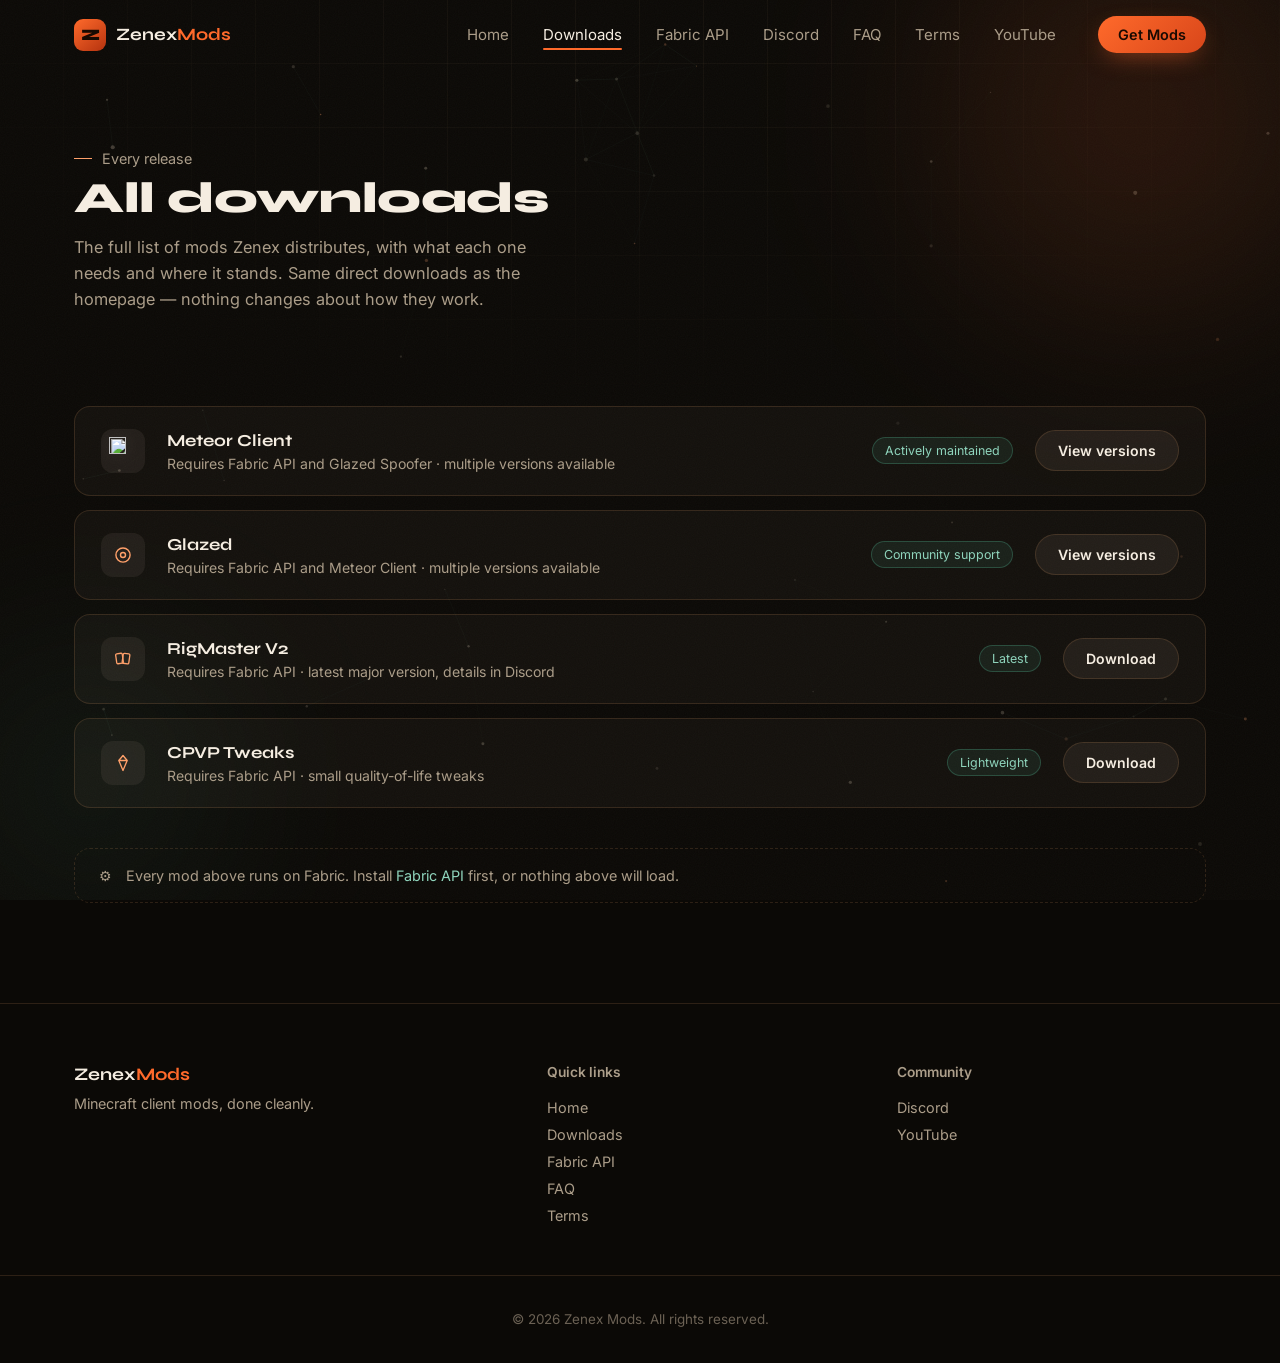
==== downloads.html @ cfde24d2 "Add files via upload" ====
<!DOCTYPE html>
<html lang="en">
<head>
<meta charset="UTF-8">
<meta name="viewport" content="width=device-width, initial-scale=1.0">
<title>All Downloads — Zenex Mods</title>
<meta name="description" content="Every Zenex Mods release in one place — Meteor Client, Glazed, RigMaster V2, and CPVP Tweaks.">
<meta name="theme-color" content="#0b0906">
<link rel="icon" type="image/png" href="images/favicon.png">
<link rel="preconnect" href="https://fonts.googleapis.com">
<link rel="preconnect" href="https://fonts.gstatic.com" crossorigin>
<link href="https://fonts.googleapis.com/css2?family=Syne:wght@600;700;800&family=Inter:wght@400;500;600&display=swap" rel="stylesheet">
<link rel="stylesheet" href="style.css">
</head>
<body>

<div class="loader" id="loader" aria-hidden="true">
  <div class="loader-inner">
    <div class="loader-mark">Z</div>
    <div class="loader-word">ZENEX<span>MODS</span></div>
    <div class="loader-bar"><span id="loader-fill"></span></div>
  </div>
</div>

<a class="skip-link" href="#main">Skip to content</a>
<div class="scroll-progress" id="scroll-progress" aria-hidden="true"><span id="scroll-progress-fill"></span></div>
<div class="cursor-dot" id="cursor-dot" aria-hidden="true"></div>
<div class="cursor-ring" id="cursor-ring" aria-hidden="true"></div>

<div class="bg-field" aria-hidden="true">
  <canvas id="field-canvas"></canvas>
  <div class="bg-grid"></div>
  <div class="bg-noise"></div>
  <div class="glow-blob glow-ember" id="blob-1"></div>
  <div class="glow-blob glow-verdigris" id="blob-2"></div>
</div>

<header class="navbar" id="navbar">
  <div class="nav-inner">
    <a href="index.html#home" class="brand">
      <span class="brand-mark">Z</span>
      <span class="brand-name">Zenex<span class="accent">Mods</span></span>
    </a>
    <nav class="nav-links" id="nav-links" aria-label="Primary">
      <a href="index.html#home">Home</a>
      <a href="downloads.html" class="active">Downloads</a>
      <a href="index.html#fabric">Fabric API</a>
      <a href="index.html#discord">Discord</a>
      <a href="faq.html">FAQ</a>
      <a href="terms.html">Terms</a>
      <a href="https://www.youtube.com/@ZenexDev" target="_blank" rel="noopener">YouTube</a>
    </nav>
    <a href="#releases" class="nav-cta btn btn-primary">Get Mods</a>
    <button class="nav-toggle" id="nav-toggle" aria-label="Toggle navigation menu" aria-expanded="false" aria-controls="nav-links">
      <span></span><span></span><span></span>
    </button>
  </div>
</header>

<main id="main">

  <section class="page-header">
    <div class="section-inner">
      <p class="section-kicker reveal">Every release</p>
      <h1 class="section-title reveal">All downloads</h1>
      <p class="section-lead reveal">The full list of mods Zenex distributes, with what each one needs and where it stands. Same direct downloads as the homepage — nothing changes about how they work.</p>
    </div>
  </section>

  <section class="releases" id="releases">
    <div class="section-inner">
      <div class="release-list">

        <article class="release-card reveal">
          <div class="release-icon" aria-hidden="true">
            <img src="images/meteor-logo.png" alt="" loading="lazy">
          </div>
          <div class="release-info">
            <h3>Meteor Client</h3>
            <p>Requires Fabric API and Glazed Spoofer · multiple versions available</p>
          </div>
          <span class="release-status">Actively maintained</span>
          <a class="mod-download release-download mod-download-link" href="meteor-client.html">
            <span class="btn-label">View versions</span>
          </a>
        </article>

        <article class="release-card reveal">
          <div class="release-icon" aria-hidden="true">
            <svg viewBox="0 0 24 24" width="20" height="20" fill="none" xmlns="http://www.w3.org/2000/svg">
              <circle cx="12" cy="12" r="8.5" stroke="currentColor" stroke-width="1.7"/>
              <circle cx="12" cy="12" r="3" stroke="currentColor" stroke-width="1.7"/>
            </svg>
          </div>
          <div class="release-info">
            <h3>Glazed</h3>
            <p>Requires Fabric API and Meteor Client · multiple versions available</p>
          </div>
          <span class="release-status">Community support</span>
          <a class="mod-download release-download mod-download-link" href="glazed.html">
            <span class="btn-label">View versions</span>
          </a>
        </article>

        <article class="release-card reveal">
          <div class="release-icon" aria-hidden="true">
            <svg viewBox="0 0 24 24" width="20" height="20" fill="none" xmlns="http://www.w3.org/2000/svg">
              <rect x="3" y="6" width="8" height="12" rx="1.4" transform="rotate(-8 3 6)" stroke="currentColor" stroke-width="1.6"/>
              <rect x="12.5" y="5" width="8" height="12" rx="1.4" transform="rotate(8 12.5 5)" stroke="currentColor" stroke-width="1.6"/>
            </svg>
          </div>
          <div class="release-info">
            <h3>RigMaster V2</h3>
            <p>Requires Fabric API · latest major version, details in Discord</p>
          </div>
          <span class="release-status">Latest</span>
          <button class="mod-download release-download" data-download-url="https://drive.google.com/uc?export=download&id=1szrTxVR0Jspn66Gk4TTmsrNMa9AzxALN" data-filename="rigmaster-v2">
            <span class="btn-label">Download</span>
            <span class="btn-success">Downloaded ✓</span>
            <span class="btn-ripple" aria-hidden="true"></span>
          </button>
        </article>

        <article class="release-card reveal">
          <div class="release-icon" aria-hidden="true">
            <svg viewBox="0 0 24 24" width="20" height="20" fill="none" xmlns="http://www.w3.org/2000/svg">
              <path d="M12 3L17 9L12 21L7 9L12 3Z" stroke="currentColor" stroke-width="1.6" stroke-linejoin="round"/>
              <path d="M7 9H17" stroke="currentColor" stroke-width="1.6"/>
            </svg>
          </div>
          <div class="release-info">
            <h3>CPVP Tweaks</h3>
            <p>Requires Fabric API · small quality-of-life tweaks</p>
          </div>
          <span class="release-status">Lightweight</span>
          <button class="mod-download release-download" data-download-url="https://drive.google.com/uc?export=download&id=1Mp_ulQcz2aJvqc5v1wPPuEN9o_eXYLjn" data-filename="cpvp-tweaks">
            <span class="btn-label">Download</span>
            <span class="btn-success">Downloaded ✓</span>
            <span class="btn-ripple" aria-hidden="true"></span>
          </button>
        </article>

      </div>

      <div class="dep-note reveal">
        <span>⚙</span>
        <span>Every mod above runs on Fabric. Install <a href="https://modrinth.com/mod/fabric-api" target="_blank" rel="noopener">Fabric API</a> first, or nothing above will load.</span>
      </div>
    </div>
  </section>

</main>

<footer class="site-footer">
  <div class="footer-inner">
    <div class="footer-brand">
      <span class="brand-name">Zenex<span class="accent">Mods</span></span>
      <p>Minecraft client mods, done cleanly.</p>
    </div>
    <div class="footer-links">
      <h3>Quick links</h3>
      <a href="index.html#home">Home</a>
      <a href="downloads.html">Downloads</a>
      <a href="index.html#fabric">Fabric API</a>
      <a href="faq.html">FAQ</a>
      <a href="terms.html">Terms</a>
    </div>
    <div class="footer-social">
      <h3>Community</h3>
      <a href="https://discord.gg/XZ8gc8nBsU" target="_blank" rel="noopener">Discord</a>
      <a href="https://www.youtube.com/@ZenexDev" target="_blank" rel="noopener">YouTube</a>
    </div>
  </div>
  <div class="footer-bottom">
    <p>&copy; <span id="year"></span> Zenex Mods. All rights reserved.</p>
  </div>
</footer>

<div class="toast" id="download-toast" role="status" aria-live="polite">
  <span class="toast-dot"></span>
  <span id="toast-text">Download started</span>
</div>

<script src="script.js"></script>
</body>
</html>
---- style.css ----
/* =========================================================
   Zenex Mods — Stylesheet
   Design system: scorched iron · molten ember · cooled verdigris
   ========================================================= */

:root {
  /* Core surfaces — warm charred-stone dark, not neutral black */
  --bg: #0b0906;
  --bg-1: #100c08;
  --bg-2: #15100a;
  --surface: rgba(255, 226, 189, 0.035);
  --surface-2: rgba(255, 226, 189, 0.065);
  --surface-border: rgba(255, 176, 112, 0.14);
  --surface-border-hover: rgba(255, 130, 60, 0.4);

  /* Primary: molten ember */
  --ember: #ff6a2b;
  --ember-soft: #ffa06a;
  --ember-dim: #7a3416;
  --ember-rgb: 255, 106, 43;

  /* Secondary: cooled verdigris (used sparingly, as a counter-note to ember) */
  --verdigris: #4fae8f;
  --verdigris-soft: #8fd4bc;
  --verdigris-rgb: 79, 174, 143;

  /* Rare third note: pale starlight, for the one or two brightest accents */
  --star: #ffd27a;

  --white: #f5ede1;
  --muted: #ab9d89;
  --muted-dim: #6b6154;

  --font-display: 'Syne', sans-serif;
  --font-body: 'Inter', sans-serif;

  --max-width: 1180px;
  --radius: 16px;
  --radius-sm: 10px;

  --ease-out: cubic-bezier(0.16, 1, 0.3, 1);
  --ease-spring: cubic-bezier(0.34, 1.56, 0.64, 1);
}

* { box-sizing: border-box; }

html { scroll-behavior: smooth; }

@media (prefers-reduced-motion: reduce) {
  html { scroll-behavior: auto; }
  *, *::before, *::after {
    animation-duration: 0.001ms !important;
    animation-iteration-count: 1 !important;
    transition-duration: 0.001ms !important;
    scroll-behavior: auto !important;
  }
}

body {
  margin: 0;
  background: var(--bg);
  color: var(--white);
  font-family: var(--font-body);
  -webkit-font-smoothing: antialiased;
  overflow-x: hidden;
}

img { max-width: 100%; display: block; }
a { color: inherit; text-decoration: none; }
button { font: inherit; background: none; border: none; cursor: pointer; color: inherit; }

.skip-link {
  position: absolute; left: -999px; top: 0;
  background: var(--ember); color: #170a02;
  padding: 12px 18px; z-index: 1000; border-radius: 0 0 8px 0;
  font-weight: 600;
}
.skip-link:focus { left: 0; }

:focus-visible {
  outline: 2px solid var(--ember-soft);
  outline-offset: 3px;
  border-radius: 4px;
}

.section-inner {
  max-width: var(--max-width);
  margin: 0 auto;
  padding: 0 24px;
}

.section-kicker {
  font-family: var(--font-body);
  font-size: 0.9rem;
  color: var(--muted);
  margin: 0 0 8px;
  display: flex;
  align-items: center;
  gap: 10px;
}
.section-kicker::before {
  content: '';
  width: 18px; height: 1px;
  background: var(--ember-soft);
  display: inline-block;
}

.section-title {
  font-family: var(--font-display);
  font-size: clamp(1.9rem, 4vw, 2.7rem);
  font-weight: 800;
  margin: 0 0 12px;
  letter-spacing: -0.01em;
  line-height: 1.08;
}

.section-lead {
  color: var(--muted);
  max-width: 480px;
  margin: 0 0 44px;
  font-size: 1.02rem;
  line-height: 1.6;
}

.accent { color: var(--ember); }

/* Perspective base for tilt cards */
.tilt { will-change: transform; transform-style: preserve-3d; }

/* ---------- Buttons ---------- */
.btn {
  position: relative;
  display: inline-flex;
  align-items: center;
  gap: 8px;
  padding: 13px 26px;
  border-radius: 999px;
  font-weight: 600;
  font-size: 0.95rem;
  overflow: hidden;
  transition: transform 0.35s var(--ease-spring), box-shadow 0.35s var(--ease-out), background 0.3s;
}
.btn:active { transform: scale(0.96); }

.btn-primary {
  background: linear-gradient(135deg, var(--ember) 0%, #d8461a 100%);
  color: #180a02;
  box-shadow: 0 8px 24px -8px rgba(var(--ember-rgb), 0.55);
}
.btn-primary:hover {
  box-shadow: 0 10px 30px -6px rgba(var(--ember-rgb), 0.7);
  transform: translateY(-2px);
}

.btn-ghost {
  background: var(--surface);
  border: 1px solid var(--surface-border);
  color: var(--white);
  backdrop-filter: blur(8px);
}
.btn-ghost:hover {
  border-color: var(--surface-border-hover);
  background: var(--surface-2);
  transform: translateY(-2px);
}

.btn-outline {
  border: 1px solid var(--surface-border);
  color: var(--white);
}
.btn-outline:hover { border-color: var(--verdigris-soft); color: var(--verdigris-soft); }

/* ---------- Loading screen ---------- */
.loader {
  position: fixed; inset: 0; z-index: 999;
  display: flex; align-items: center; justify-content: center;
  background: radial-gradient(120% 120% at 50% 30%, #17110a 0%, var(--bg) 70%);
  transition: opacity 0.55s var(--ease-out), visibility 0.55s;
}
.loader.hidden { opacity: 0; visibility: hidden; pointer-events: none; }

.loader-inner { text-align: center; }

.loader-mark {
  width: 52px; height: 52px;
  margin: 0 auto 18px;
  border-radius: 14px;
  display: flex; align-items: center; justify-content: center;
  font-family: var(--font-display);
  font-weight: 800; font-size: 1.4rem;
  background: linear-gradient(140deg, var(--ember) 0%, #b5330f 100%);
  color: #180a02;
  box-shadow: 0 0 40px -6px rgba(var(--ember-rgb), 0.65);
  animation: loaderPulse 1.6s var(--ease-out) infinite;
}
@keyframes loaderPulse {
  0%, 100% { transform: scale(1); }
  50% { transform: scale(1.07); }
}

.loader-word {
  font-family: var(--font-display);
  font-weight: 700;
  letter-spacing: 0.06em;
  font-size: 1.05rem;
  color: var(--white);
  margin-bottom: 22px;
}
.loader-word span { color: var(--ember-soft); }

.loader-bar {
  width: 160px; height: 2px;
  background: rgba(255, 255, 255, 0.08);
  border-radius: 2px;
  overflow: hidden;
  margin: 0 auto;
}
.loader-bar span {
  display: block; height: 100%; width: 0%;
  background: linear-gradient(90deg, var(--ember), var(--star));
  border-radius: 2px;
}

/* ---------- Scroll progress ---------- */
.scroll-progress {
  position: fixed; top: 0; left: 0; right: 0; height: 2px; z-index: 998;
  background: transparent;
}
.scroll-progress span {
  display: block; height: 100%; width: 0%;
  background: linear-gradient(90deg, var(--ember), var(--verdigris));
}

/* ---------- Custom cursor ---------- */
.cursor-dot, .cursor-ring { position: fixed; top: 0; left: 0; pointer-events: none; z-index: 997; }
.cursor-dot {
  width: 5px; height: 5px; margin: -2.5px 0 0 -2.5px;
  background: var(--ember-soft); border-radius: 50%;
  opacity: 0; transition: opacity 0.2s;
}
.cursor-dot.active { opacity: 1; }
.cursor-ring {
  width: 26px; height: 26px; margin: -13px 0 0 -13px;
  border-radius: 50%;
  border: 1px solid rgba(var(--ember-rgb), 0.45);
  opacity: 0; transition: opacity 0.25s, width 0.3s var(--ease-out), height 0.3s var(--ease-out), border-color 0.3s;
}
.cursor-ring.active { opacity: 1; }
.cursor-ring.hover {
  width: 44px; height: 44px; margin: -22px 0 0 -22px;
  border-color: rgba(var(--verdigris-rgb), 0.55);
  background: rgba(var(--verdigris-rgb), 0.06);
}
@media (hover: none), (pointer: coarse) {
  .cursor-dot, .cursor-ring { display: none; }
}

/* ---------- Global click ripple ---------- */
.click-ripple-layer { position: fixed; inset: 0; pointer-events: none; z-index: 996; overflow: hidden; }
.click-ripple {
  position: absolute;
  width: 10px; height: 10px;
  margin: -5px 0 0 -5px;
  border-radius: 50%;
  border: 1px solid rgba(var(--ember-rgb), 0.55);
  background: radial-gradient(circle, rgba(var(--ember-rgb), 0.28) 0%, transparent 70%);
  animation: clickRipple 0.6s var(--ease-out) forwards;
}
@keyframes clickRipple {
  0% { transform: scale(0.4); opacity: 0.9; }
  100% { transform: scale(6.5); opacity: 0; }
}

/* ---------- Animated background ---------- */
.bg-field { position: fixed; inset: 0; z-index: -1; overflow: hidden; }
#field-canvas { position: absolute; inset: 0; width: 100%; height: 100%; }

.bg-grid {
  position: absolute; inset: -1px;
  background-image:
    linear-gradient(rgba(255, 200, 150, 0.035) 1px, transparent 1px),
    linear-gradient(90deg, rgba(255, 200, 150, 0.035) 1px, transparent 1px);
  background-size: 64px 64px;
  mask-image: radial-gradient(ellipse 80% 60% at 50% 0%, #000 20%, transparent 75%);
}

.bg-noise {
  position: absolute; inset: 0;
  opacity: 0.035;
  mix-blend-mode: overlay;
  background-image: url("data:image/svg+xml;utf8,<svg xmlns='http://www.w3.org/2000/svg' width='120' height='120'><filter id='n'><feTurbulence type='fractalNoise' baseFrequency='0.9' numOctaves='2' stitchTiles='stitch'/></filter><rect width='100%25' height='100%25' filter='url(%23n)'/></svg>");
}

.glow-blob {
  position: absolute;
  border-radius: 50%;
  filter: blur(90px);
  opacity: 0.5;
}
.glow-ember { width: 46vw; height: 46vw; background: radial-gradient(circle, rgba(var(--ember-rgb), 0.35), transparent 70%); top: -14vw; right: -12vw; }
.glow-verdigris { width: 34vw; height: 34vw; background: radial-gradient(circle, rgba(var(--verdigris-rgb), 0.22), transparent 70%); bottom: -8vw; left: -10vw; }
.glow-blob-sm { width: 18vw; height: 18vw; opacity: 0.3; }

/* ---------- Navbar ---------- */
.navbar {
  position: fixed; top: 0; left: 0; right: 0; z-index: 500;
  transition: background 0.35s, border-color 0.35s, backdrop-filter 0.35s;
  border-bottom: 1px solid transparent;
}
.navbar.scrolled {
  background: rgba(11, 9, 6, 0.72);
  backdrop-filter: blur(16px) saturate(140%);
  border-bottom-color: var(--surface-border);
}
.nav-inner {
  max-width: var(--max-width);
  margin: 0 auto;
  padding: 16px 24px;
  display: flex; align-items: center; gap: 24px;
}
.brand { display: flex; align-items: center; gap: 10px; margin-right: auto; }
.brand-mark {
  width: 32px; height: 32px;
  border-radius: 9px;
  display: flex; align-items: center; justify-content: center;
  font-family: var(--font-display); font-weight: 800; font-size: 1rem;
  background: linear-gradient(140deg, var(--ember), #b5330f);
  color: #180a02;
}
.brand-name { font-family: var(--font-display); font-weight: 700; font-size: 1.08rem; }

.nav-links { display: flex; align-items: center; gap: 6px; }
.nav-links a {
  position: relative;
  padding: 8px 14px;
  font-size: 0.94rem;
  color: var(--muted);
  border-radius: 999px;
  transition: color 0.25s, background 0.25s;
}
.nav-links a:hover { color: var(--white); background: var(--surface); }
.nav-links a.active { color: var(--white); }
.nav-links a.active::after {
  content: '';
  position: absolute; left: 14px; right: 14px; bottom: 2px; height: 2px;
  background: var(--ember);
  border-radius: 2px;
}

.nav-cta { margin-left: 4px; }
.nav-cta.btn-primary { padding: 10px 20px; font-size: 0.9rem; }

.nav-toggle {
  display: none;
  width: 38px; height: 38px;
  flex-direction: column; align-items: center; justify-content: center; gap: 5px;
  border-radius: 10px;
}
.nav-toggle span { width: 18px; height: 2px; background: var(--white); transition: transform 0.3s, opacity 0.3s; }
.nav-toggle[aria-expanded="true"] span:nth-child(1) { transform: translateY(7px) rotate(45deg); }
.nav-toggle[aria-expanded="true"] span:nth-child(2) { opacity: 0; }
.nav-toggle[aria-expanded="true"] span:nth-child(3) { transform: translateY(-7px) rotate(-45deg); }

@media (max-width: 860px) {
  .nav-toggle { display: flex; }
  .nav-cta { display: none; }
  .nav-links {
    position: fixed; top: 68px; left: 16px; right: 16px;
    flex-direction: column; align-items: stretch; gap: 2px;
    background: rgba(16, 12, 8, 0.96);
    backdrop-filter: blur(16px);
    border: 1px solid var(--surface-border);
    border-radius: var(--radius);
    padding: 10px;
    opacity: 0; visibility: hidden; transform: translateY(-8px);
    transition: opacity 0.3s var(--ease-out), transform 0.3s var(--ease-out), visibility 0.3s;
  }
  .nav-links.open { opacity: 1; visibility: visible; transform: translateY(0); }
  .nav-links a { padding: 13px 16px; }
}

/* ---------- Hero ---------- */
.hero {
  position: relative;
  min-height: 92vh;
  display: flex; align-items: center;
  padding: 130px 0 60px;
}
.hero-inner { max-width: var(--max-width); margin: 0 auto; padding: 0 24px; max-width: 720px; }

.status-badge {
  display: inline-flex; align-items: center; gap: 9px;
  padding: 8px 16px 8px 12px;
  border-radius: 999px;
  border: 1px solid var(--surface-border);
  background: var(--surface);
  font-size: 0.86rem; color: var(--muted);
  margin-bottom: 26px;
}
.status-dot {
  width: 7px; height: 7px; border-radius: 50%;
  background: var(--verdigris-soft);
  box-shadow: 0 0 0 3px rgba(var(--verdigris-rgb), 0.2);
  animation: dotPulse 2.4s ease-in-out infinite;
}
@keyframes dotPulse { 0%, 100% { opacity: 1; } 50% { opacity: 0.45; } }

.hero-title {
  font-family: var(--font-display);
  font-weight: 800;
  font-size: clamp(2.8rem, 7.2vw, 5.2rem);
  line-height: 0.98;
  letter-spacing: -0.02em;
  margin: 0 0 22px;
}

.hero-glow {
  color: var(--white);
  text-shadow:
    0 0 18px rgba(var(--ember-rgb), 0.55),
    0 0 60px rgba(var(--ember-rgb), 0.25);
}

.hero-tagline {
  font-family: var(--font-display);
  font-weight: 600;
  font-size: clamp(1.05rem, 1.8vw, 1.3rem);
  color: var(--ember-soft);
  margin: 0 0 18px;
}

.hero-subtitle {
  font-size: clamp(1.02rem, 1.6vw, 1.2rem);
  color: var(--muted);
  max-width: 480px;
  line-height: 1.6;
  margin: 0 0 34px;
}

.hero-actions { display: flex; gap: 14px; flex-wrap: wrap; }

.scroll-cue {
  position: absolute; bottom: 34px; left: 50%; transform: translateX(-50%);
  width: 22px; height: 36px; border-radius: 12px;
  border: 1px solid var(--surface-border);
}
.scroll-cue span {
  position: absolute; top: 7px; left: 50%; margin-left: -1.5px;
  width: 3px; height: 8px; border-radius: 2px;
  background: var(--ember-soft);
  animation: scrollCue 1.8s ease-in-out infinite;
}
@keyframes scrollCue { 0% { opacity: 1; top: 7px; } 70% { opacity: 0; top: 18px; } 100% { opacity: 0; top: 7px; } }

/* ---------- Reveal-on-scroll ---------- */
.reveal { opacity: 0; transform: translateY(18px); transition: opacity 0.7s var(--ease-out), transform 0.7s var(--ease-out); }
.reveal.in-view { opacity: 1; transform: translateY(0); }
.reveal[data-reveal-delay="1"] { transition-delay: 0.08s; }
.reveal[data-reveal-delay="2"] { transition-delay: 0.16s; }
.reveal[data-reveal-delay="3"] { transition-delay: 0.24s; }

.card-grid .reveal { transition-delay: calc(var(--stagger, 0) * 70ms); }

/* ---------- Card base (glass surface) ---------- */
.card-spotlight {
  position: absolute; inset: 0; border-radius: inherit; pointer-events: none;
  background: radial-gradient(320px circle at var(--mx, 50%) var(--my, 50%), rgba(var(--ember-rgb), 0.10), transparent 60%);
  opacity: 0; transition: opacity 0.4s;
}
.tilt:hover .card-spotlight { opacity: 1; }

/* ---------- Fabric API section ---------- */
.fabric-section { padding: 20px 0 90px; }
.fabric-card {
  position: relative;
  display: grid;
  grid-template-columns: auto 1fr auto;
  align-items: center;
  gap: 24px;
  padding: 26px 30px;
  border-radius: var(--radius);
  background: var(--surface);
  border: 1px solid var(--surface-border);
  backdrop-filter: blur(10px);
  overflow: hidden;
}
.fabric-icon {
  width: 46px; height: 46px; border-radius: 12px;
  display: flex; align-items: center; justify-content: center;
  background: rgba(var(--verdigris-rgb), 0.12);
  color: var(--verdigris-soft);
  flex-shrink: 0;
}
.fabric-label { margin: 0; font-size: 0.82rem; color: var(--verdigris-soft); }
.fabric-title { margin: 2px 0 6px; font-family: var(--font-display); font-size: 1.2rem; font-weight: 700; }
.fabric-desc { margin: 0; color: var(--muted); font-size: 0.94rem; max-width: 480px; }
.fabric-cta { white-space: nowrap; }

@media (max-width: 700px) {
  .fabric-card { grid-template-columns: 1fr; text-align: left; }
  .fabric-cta { width: fit-content; }
}

/* ---------- Downloads ---------- */
.downloads { padding: 30px 0 100px; }
.downloads-head {
  display: flex; align-items: flex-end; justify-content: space-between; gap: 20px; flex-wrap: wrap;
}
.downloads-head .section-lead { margin-bottom: 0; }
.browse-all-link {
  display: inline-flex; align-items: center; gap: 8px;
  font-size: 0.92rem; color: var(--verdigris-soft);
  padding-bottom: 44px;
  transition: gap 0.3s var(--ease-out), color 0.3s;
}
.browse-all-link:hover { gap: 12px; color: var(--verdigris-soft); }

.card-grid {
  display: grid;
  grid-template-columns: repeat(3, 1fr);
  gap: 18px;
  margin-top: 40px;
}

.mod-card {
  position: relative;
  padding: 26px;
  border-radius: var(--radius);
  background: var(--surface);
  border: 1px solid var(--surface-border);
  backdrop-filter: blur(10px);
  overflow: hidden;
  transition: border-color 0.35s, background 0.35s;
}
.mod-card:hover { border-color: var(--surface-border-hover); background: var(--surface-2); }

.mod-card-featured {
  grid-column: span 2;
  grid-row: span 2;
  padding: 34px;
  background: linear-gradient(160deg, rgba(var(--ember-rgb), 0.10), var(--surface) 55%);
}

.mod-badge {
  position: absolute; top: 20px; right: 20px;
  font-size: 0.72rem; font-weight: 600;
  padding: 5px 11px; border-radius: 999px;
}
.mod-badge-featured { background: rgba(var(--ember-rgb), 0.16); color: var(--ember-soft); border: 1px solid rgba(var(--ember-rgb), 0.3); }
.mod-badge-latest { background: rgba(var(--verdigris-rgb), 0.14); color: var(--verdigris-soft); border: 1px solid rgba(var(--verdigris-rgb), 0.3); }

.mod-icon {
  width: 46px; height: 46px; border-radius: 12px;
  display: flex; align-items: center; justify-content: center;
  background: var(--surface-2);
  color: var(--ember-soft);
  margin-bottom: 18px;
}
.mod-card-featured .mod-icon { width: 56px; height: 56px; }

.mod-name { font-family: var(--font-display); font-weight: 700; font-size: 1.15rem; margin: 0 0 8px; }
.mod-card-featured .mod-name { font-size: 1.55rem; }
.mod-desc { margin: 0 0 16px; color: var(--muted); font-size: 0.92rem; line-height: 1.55; }
.mod-meta { margin-bottom: 20px; }
.mc-tag {
  display: inline-block;
  font-size: 0.76rem; color: var(--muted);
  border: 1px solid var(--surface-border);
  padding: 4px 10px; border-radius: 999px;
}

.mod-download {
  position: relative;
  width: 100%;
  padding: 12px 20px;
  border-radius: 999px;
  background: var(--surface-2);
  border: 1px solid var(--surface-border);
  font-weight: 600; font-size: 0.92rem;
  display: flex; align-items: center; justify-content: center;
  overflow: hidden;
  transition: border-color 0.3s, background 0.3s, transform 0.3s var(--ease-spring);
}
.mod-card-featured .mod-download {
  background: linear-gradient(135deg, var(--ember), #d8461a);
  color: #180a02; border-color: transparent;
}
.mod-download:hover { transform: translateY(-2px); border-color: var(--surface-border-hover); }
.mod-download:active { transform: scale(0.97); }

.btn-success { display: none; }
.mod-download.downloaded .btn-label { display: none; }
.mod-download.downloaded .btn-success { display: inline; color: var(--verdigris-soft); }
.mod-card-featured .mod-download.downloaded .btn-success { color: #133326; }

.mod-download.pulse { animation: downloadPulse 0.5s var(--ease-spring); }
@keyframes downloadPulse { 0% { transform: scale(1); } 40% { transform: scale(0.95); } 100% { transform: scale(1); } }

.btn-ripple { position: absolute; inset: 0; pointer-events: none; border-radius: inherit; overflow: hidden; }
.mod-download.rippling .btn-ripple::after {
  content: '';
  position: absolute;
  left: var(--ripple-x, 50%); top: var(--ripple-y, 50%);
  width: 8px; height: 8px; margin: -4px 0 0 -4px;
  border-radius: 50%;
  background: rgba(255, 255, 255, 0.5);
  animation: btnRipple 0.6s var(--ease-out) forwards;
}
@keyframes btnRipple { to { transform: scale(24); opacity: 0; } }

@media (max-width: 900px) {
  .card-grid { grid-template-columns: repeat(2, 1fr); }
  .mod-card-featured { grid-column: span 2; grid-row: span 1; }
}
@media (max-width: 620px) {
  .card-grid { grid-template-columns: 1fr; }
  .mod-card-featured { grid-column: span 1; }
}

/* ---------- Open source strip ---------- */
.oss-strip { padding: 0 0 90px; }
.oss-card {
  display: flex; align-items: center; gap: 16px; flex-wrap: wrap;
  padding: 20px 26px;
  border-radius: var(--radius);
  border: 1px dashed var(--surface-border);
  color: var(--muted);
  font-size: 0.9rem;
}
.oss-card strong { color: var(--white); font-weight: 600; }
.oss-card a { color: var(--verdigris-soft); }
.oss-card a:hover { text-decoration: underline; }

/* ---------- Discord ---------- */
.discord-section { padding: 20px 0 110px; }
.discord-card {
  position: relative;
  text-align: center;
  padding: 74px 24px;
  border-radius: 28px;
  border: 1px solid var(--surface-border);
  overflow: hidden;
  background: var(--bg-1);
}
.discord-bg-glow {
  position: absolute; inset: -20%;
  background:
    radial-gradient(closest-side, rgba(var(--ember-rgb), 0.22), transparent),
    radial-gradient(closest-side at 80% 20%, rgba(var(--verdigris-rgb), 0.16), transparent 60%);
  filter: blur(10px);
}
.discord-icon {
  position: relative;
  width: 56px; height: 56px; margin: 0 auto 22px;
  border-radius: 16px;
  display: flex; align-items: center; justify-content: center;
  background: var(--surface-2);
  color: var(--verdigris-soft);
}
.discord-icon svg { width: 26px; height: 26px; fill: currentColor; }

.mod-icon img, .fabric-icon img, .release-icon img, .vb-icon img {
  width: 62%;
  height: 62%;
  object-fit: contain;
  filter: drop-shadow(0 0 10px rgba(255, 255, 255, 0.08));
}
.discord-title { position: relative; font-family: var(--font-display); font-weight: 800; font-size: clamp(1.7rem, 3.4vw, 2.4rem); margin: 0 0 12px; }
.discord-copy { position: relative; color: var(--muted); margin: 0 0 32px; }

/* ---------- Footer ---------- */
.site-footer { border-top: 1px solid var(--surface-border); padding: 60px 0 0; }
.footer-inner {
  max-width: var(--max-width); margin: 0 auto; padding: 0 24px;
  display: grid; grid-template-columns: 1.4fr 1fr 1fr; gap: 40px;
}
.footer-brand .brand-name { font-family: var(--font-display); font-weight: 700; font-size: 1.1rem; }
.footer-brand p { color: var(--muted); font-size: 0.9rem; margin-top: 10px; max-width: 260px; }
.footer-links h3, .footer-social h3 { font-size: 0.86rem; color: var(--muted); font-weight: 600; margin: 0 0 14px; }
.footer-links a, .footer-social a { display: block; color: var(--muted); font-size: 0.9rem; padding: 5px 0; transition: color 0.25s; }
.footer-links a:hover, .footer-social a:hover { color: var(--white); }
.footer-bottom { border-top: 1px solid var(--surface-border); margin-top: 46px; padding: 22px 24px; text-align: center; color: var(--muted-dim); font-size: 0.84rem; }

@media (max-width: 700px) {
  .footer-inner { grid-template-columns: 1fr 1fr; }
  .footer-brand { grid-column: span 2; }
}

/* ---------- Toast ---------- */
.toast {
  position: fixed; bottom: 24px; left: 50%; transform: translate(-50%, 12px);
  display: flex; align-items: center; gap: 10px;
  padding: 12px 20px; border-radius: 999px;
  background: rgba(21, 16, 10, 0.92);
  border: 1px solid var(--surface-border);
  backdrop-filter: blur(10px);
  font-size: 0.88rem;
  opacity: 0; visibility: hidden;
  transition: opacity 0.35s var(--ease-out), transform 0.35s var(--ease-out), visibility 0.35s;
  z-index: 800;
}
.toast.show { opacity: 1; visibility: visible; transform: translate(-50%, 0); }
.toast-dot { width: 7px; height: 7px; border-radius: 50%; background: var(--verdigris-soft); }

/* =========================================================
   Secondary pages: Downloads browser
   ========================================================= */
.page-header { padding: 150px 0 40px; }
.page-header .section-title { max-width: 640px; }
.page-header .section-lead { margin-bottom: 0; }

.releases { padding: 20px 0 100px; }
.release-list { display: flex; flex-direction: column; gap: 14px; margin-top: 34px; }

.release-card {
  position: relative;
  display: grid;
  grid-template-columns: auto 1fr auto auto;
  align-items: center;
  gap: 22px;
  padding: 22px 26px;
  border-radius: var(--radius);
  background: var(--surface);
  border: 1px solid var(--surface-border);
  overflow: hidden;
  transition: border-color 0.3s, background 0.3s;
}
.release-card:hover { border-color: var(--surface-border-hover); background: var(--surface-2); }

.release-icon {
  width: 44px; height: 44px; border-radius: 12px;
  display: flex; align-items: center; justify-content: center;
  background: var(--surface-2); color: var(--ember-soft);
}
.release-info h3 { margin: 0 0 4px; font-family: var(--font-display); font-size: 1.05rem; font-weight: 700; }
.release-info p { margin: 0; color: var(--muted); font-size: 0.88rem; }
.release-status {
  font-size: 0.78rem; color: var(--verdigris-soft);
  border: 1px solid rgba(var(--verdigris-rgb), 0.3);
  background: rgba(var(--verdigris-rgb), 0.1);
  padding: 5px 12px; border-radius: 999px;
  white-space: nowrap;
}
.release-download {
  padding: 11px 22px; border-radius: 999px;
  background: var(--surface-2); border: 1px solid var(--surface-border);
  font-weight: 600; font-size: 0.88rem; white-space: nowrap;
  display: flex; align-items: center; gap: 8px; overflow: hidden; position: relative;
  transition: border-color 0.3s, transform 0.3s var(--ease-spring);
}
.release-download:hover { border-color: var(--surface-border-hover); transform: translateY(-2px); }
.release-download.downloaded .btn-label { display: none; }
.release-download.downloaded .btn-success { display: inline; color: var(--verdigris-soft); }

@media (max-width: 760px) {
  .release-card { grid-template-columns: auto 1fr; row-gap: 12px; }
  .release-status { grid-column: 1 / -1; justify-self: start; }
  .release-download { grid-column: 1 / -1; width: 100%; justify-content: center; }
}

.dep-note {
  margin-top: 40px;
  display: flex; align-items: center; gap: 14px; flex-wrap: wrap;
  padding: 18px 24px;
  border-radius: var(--radius);
  border: 1px dashed var(--surface-border);
  color: var(--muted); font-size: 0.9rem;
}
.dep-note a { color: var(--verdigris-soft); }

/* =========================================================
   Version-browser pages (/downloads/meteor-client, /downloads/glazed)
   ========================================================= */
.mod-download-link { text-decoration: none; }

.vb-header { padding: 150px 0 30px; }
.vb-header-top { display: flex; align-items: center; gap: 18px; flex-wrap: wrap; }
.vb-icon {
  width: 56px; height: 56px; border-radius: 14px;
  display: flex; align-items: center; justify-content: center;
  background: var(--surface-2); color: var(--ember-soft);
  flex-shrink: 0;
}
.vb-icon svg { width: 28px; height: 28px; }
.vb-header .section-title { margin: 0; }
.vb-header .section-lead { margin: 14px 0 0; max-width: 560px; }

.warning-banner {
  display: flex; gap: 14px; align-items: flex-start;
  margin-top: 28px;
  padding: 18px 22px;
  border-radius: var(--radius-sm);
  background: rgba(255, 176, 90, 0.08);
  border: 1px solid rgba(255, 176, 90, 0.35);
  color: var(--white);
}
.warning-banner .warn-icon {
  flex-shrink: 0;
  width: 22px; height: 22px;
  color: var(--star);
}
.warning-banner strong { color: var(--star); }
.warning-banner p { margin: 4px 0 0; color: var(--muted); font-size: 0.92rem; line-height: 1.55; }
.warning-banner a { color: var(--star); text-decoration: underline; }

.vb-releases { padding: 20px 0 100px; }
.vb-list { display: flex; flex-direction: column; gap: 16px; margin-top: 34px; }

.vb-card {
  position: relative;
  padding: 26px 28px;
  border-radius: var(--radius);
  background: var(--surface);
  border: 1px solid var(--surface-border);
  backdrop-filter: blur(10px);
  overflow: hidden;
  transition: border-color 0.3s, background 0.3s;
}
.vb-card:hover { border-color: var(--surface-border-hover); background: var(--surface-2); }

.vb-card-top {
  display: flex; align-items: center; justify-content: space-between;
  gap: 16px; flex-wrap: wrap;
  margin-bottom: 14px;
}
.vb-version { display: flex; align-items: center; gap: 12px; }
.vb-version h3 { margin: 0; font-family: var(--font-display); font-weight: 700; font-size: 1.25rem; }
.vb-pill {
  font-size: 0.74rem; font-weight: 600;
  padding: 4px 11px; border-radius: 999px;
  border: 1px solid var(--surface-border);
  color: var(--muted);
  white-space: nowrap;
}
.vb-pill-active { color: var(--verdigris-soft); border-color: rgba(var(--verdigris-rgb), 0.35); background: rgba(var(--verdigris-rgb), 0.1); }
.vb-pill-legacy { color: var(--muted); }

.vb-meta-row { display: flex; flex-wrap: wrap; gap: 10px 22px; margin-bottom: 20px; }
.vb-meta-item { font-size: 0.86rem; color: var(--muted); display: flex; align-items: center; gap: 7px; }
.vb-meta-item strong { color: var(--white); font-weight: 600; }

.vb-card .mod-download {
  width: auto;
  min-width: 180px;
  padding: 11px 26px;
}
.vb-card .card-spotlight { }

@media (max-width: 620px) {
  .vb-card .mod-download { width: 100%; }
}

/* =========================================================
   FAQ page
   ========================================================= */
.faq-list { display: flex; flex-direction: column; gap: 12px; margin-top: 34px; max-width: 760px; }

.faq-item {
  border-radius: var(--radius-sm);
  border: 1px solid var(--surface-border);
  background: var(--surface);
  overflow: hidden;
  transition: border-color 0.3s, background 0.3s;
}
.faq-item:hover { border-color: var(--surface-border-hover); }

.faq-question {
  width: 100%;
  display: flex; align-items: center; justify-content: space-between; gap: 16px;
  padding: 20px 24px;
  text-align: left;
  font-family: var(--font-display);
  font-weight: 700;
  font-size: 1.02rem;
  color: var(--white);
}
.faq-question-icon {
  flex-shrink: 0;
  width: 22px; height: 22px;
  display: flex; align-items: center; justify-content: center;
  border-radius: 50%;
  border: 1px solid var(--surface-border);
  transition: transform 0.35s var(--ease-out), border-color 0.3s;
}
.faq-question-icon svg { width: 11px; height: 11px; }
.faq-item.open .faq-question-icon { transform: rotate(45deg); border-color: var(--ember-soft); color: var(--ember-soft); }

.faq-answer {
  display: grid;
  grid-template-rows: 0fr;
  transition: grid-template-rows 0.4s var(--ease-out);
}
.faq-item.open .faq-answer { grid-template-rows: 1fr; }
.faq-answer-inner { overflow: hidden; }
.faq-answer p {
  margin: 0;
  padding: 0 24px 22px;
  color: var(--muted);
  font-size: 0.94rem;
  line-height: 1.65;
  max-width: 620px;
}

/* =========================================================
   Terms page
   ========================================================= */
.terms-layout {
  display: grid;
  grid-template-columns: 220px 1fr;
  gap: 48px;
  align-items: start;
  margin-top: 30px;
}
.terms-nav {
  position: sticky; top: 100px;
  display: flex; flex-direction: column; gap: 4px;
}
.terms-nav a {
  padding: 8px 12px;
  border-radius: var(--radius-sm);
  font-size: 0.88rem;
  color: var(--muted);
  border-left: 2px solid transparent;
  transition: color 0.25s, border-color 0.25s, background 0.25s;
}
.terms-nav a:hover { color: var(--white); background: var(--surface); }
.terms-nav a.active { color: var(--ember-soft); border-left-color: var(--ember); }

.terms-body section {
  padding-bottom: 40px;
  margin-bottom: 40px;
  border-bottom: 1px solid var(--surface-border);
}
.terms-body section:last-child { border-bottom: none; }
.terms-body h2 {
  font-family: var(--font-display);
  font-size: 1.3rem;
  font-weight: 700;
  margin: 0 0 14px;
}
.terms-body p, .terms-body li {
  color: var(--muted);
  font-size: 0.95rem;
  line-height: 1.75;
  max-width: 640px;
}
.terms-body ul { padding-left: 20px; margin: 0 0 12px; }
.terms-updated { color: var(--muted-dim); font-size: 0.85rem; margin-top: -6px; }

@media (max-width: 860px) {
  .terms-layout { grid-template-columns: 1fr; }
  .terms-nav { position: static; flex-direction: row; flex-wrap: wrap; top: auto; }
}
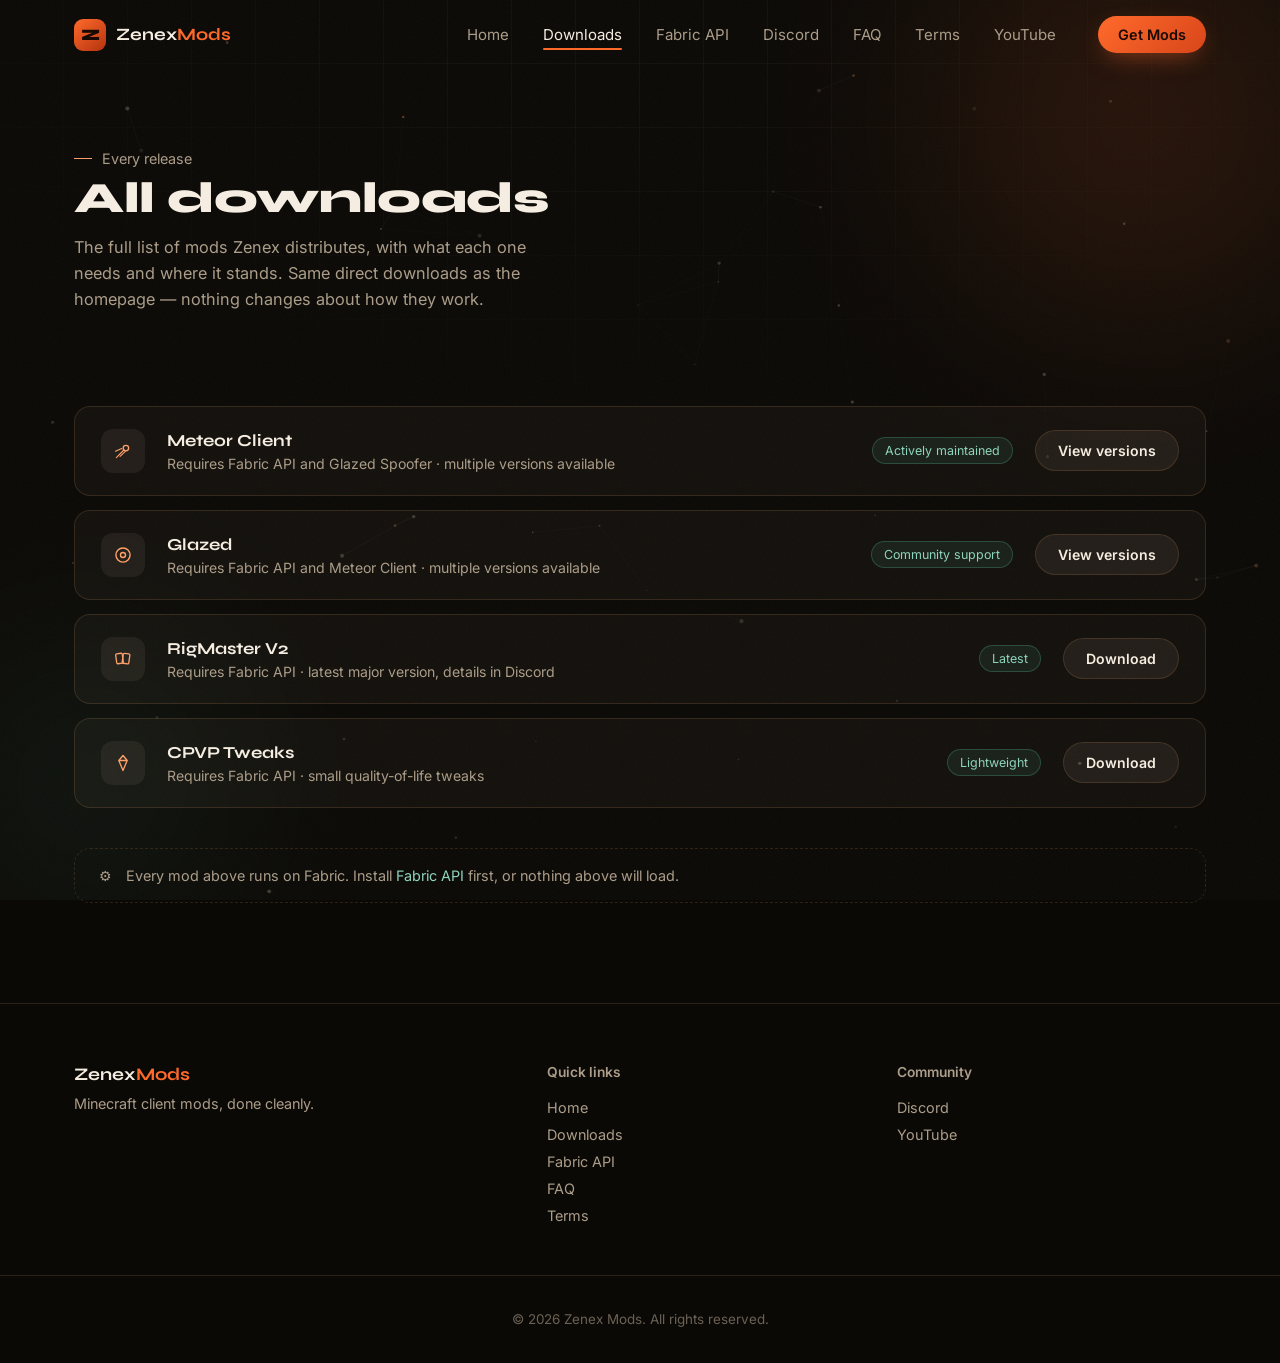
==== commit 71ec7fc4: "Add files via upload" ====
--- a/downloads.html
+++ b/downloads.html
@@ -5,7 +5,7 @@
 <meta name="viewport" content="width=device-width, initial-scale=1.0">
 <title>All Downloads — Zenex Mods</title>
 <meta name="description" content="Every Zenex Mods release in one place — Meteor Client, Glazed, RigMaster V2, and CPVP Tweaks.">
-<meta name="theme-color" content="#0b0906">
+<meta name="theme-color" content="#ff6a2b">
 <link rel="icon" type="image/png" href="images/favicon.png">
 <link rel="preconnect" href="https://fonts.googleapis.com">
 <link rel="preconnect" href="https://fonts.gstatic.com" crossorigin>
@@ -73,7 +73,10 @@
 
         <article class="release-card reveal">
           <div class="release-icon" aria-hidden="true">
-            <img src="images/meteor-logo.png" alt="" loading="lazy">
+            <svg viewBox="0 0 24 24" width="20" height="20" fill="none" xmlns="http://www.w3.org/2000/svg">
+              <circle cx="15.5" cy="8.5" r="3.3" stroke="currentColor" stroke-width="1.6"/>
+              <path d="M13 10.8 4 20M10.5 9 3 12.3M14.8 12.5 8.5 18.5" stroke="currentColor" stroke-width="1.3" stroke-linecap="round"/>
+            </svg>
           </div>
           <div class="release-info">
             <h3>Meteor Client</h3>
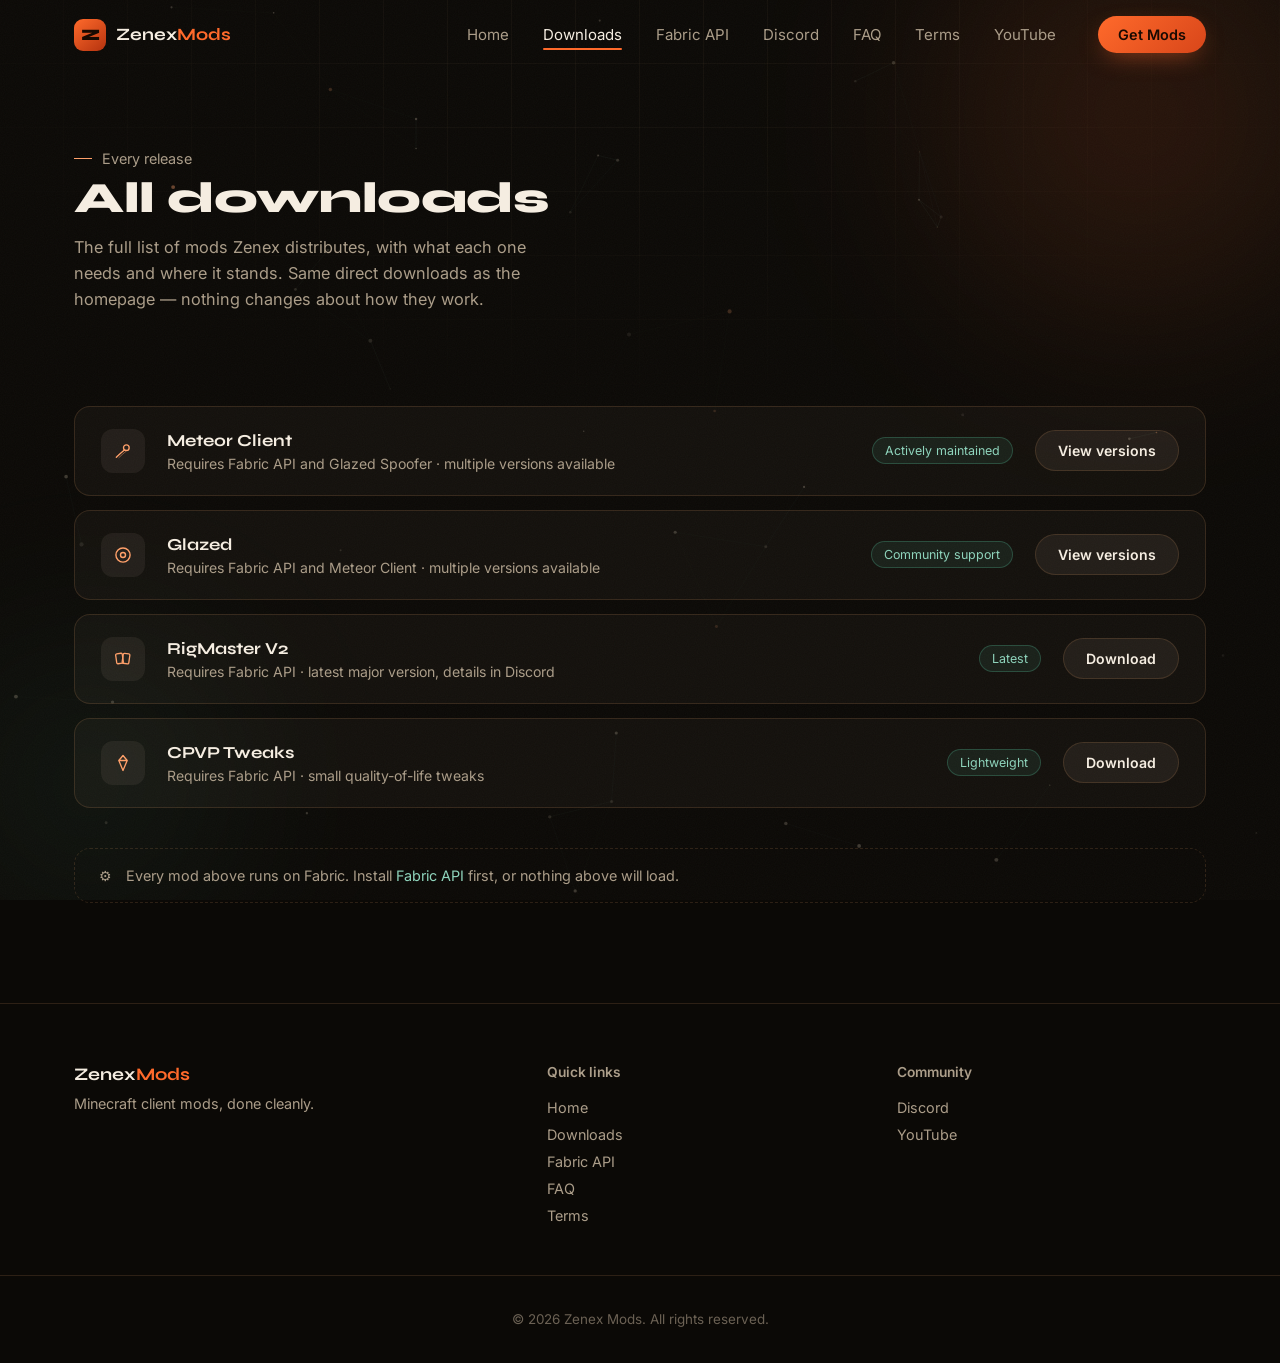
==== commit 790c1c96: "Add files via upload" ====
--- a/downloads.html
+++ b/downloads.html
@@ -74,8 +74,9 @@
         <article class="release-card reveal">
           <div class="release-icon" aria-hidden="true">
             <svg viewBox="0 0 24 24" width="20" height="20" fill="none" xmlns="http://www.w3.org/2000/svg">
-              <circle cx="15.5" cy="8.5" r="3.3" stroke="currentColor" stroke-width="1.6"/>
-              <path d="M13 10.8 4 20M10.5 9 3 12.3M14.8 12.5 8.5 18.5" stroke="currentColor" stroke-width="1.3" stroke-linecap="round"/>
+              <circle cx="16" cy="8" r="3.4" stroke="currentColor" stroke-width="1.6"/>
+              <path d="M14 10.5C11 13 7 16.5 4 19.5" stroke="currentColor" stroke-width="1.6" stroke-linecap="round"/>
+              <path d="M15.5 12.5C13 14.5 9.5 17.5 7 20" stroke="currentColor" stroke-width="1.1" stroke-linecap="round" opacity="0.5"/>
             </svg>
           </div>
           <div class="release-info">
--- a/style.css
+++ b/style.css
@@ -569,6 +569,19 @@
   padding: 4px 10px; border-radius: 999px;
 }
 
+.badge-opensource {
+  display: flex; align-items: center; gap: 9px;
+  width: 100%;
+  margin-bottom: 16px;
+  padding: 11px 16px;
+  border-radius: 12px;
+  border: 1px solid rgba(var(--verdigris-rgb), 0.35);
+  background: rgba(var(--verdigris-rgb), 0.07);
+  color: var(--white);
+  font-size: 0.88rem; font-weight: 600;
+}
+.badge-opensource svg { color: var(--verdigris-soft); width: 15px; height: 15px; flex-shrink: 0; }
+
 .mod-download {
   position: relative;
   width: 100%;
@@ -581,17 +594,12 @@
   overflow: hidden;
   transition: border-color 0.3s, background 0.3s, transform 0.3s var(--ease-spring);
 }
-.mod-card-featured .mod-download {
-  background: linear-gradient(135deg, var(--ember), #d8461a);
-  color: #180a02; border-color: transparent;
-}
 .mod-download:hover { transform: translateY(-2px); border-color: var(--surface-border-hover); }
 .mod-download:active { transform: scale(0.97); }
 
 .btn-success { display: none; }
 .mod-download.downloaded .btn-label { display: none; }
 .mod-download.downloaded .btn-success { display: inline; color: var(--verdigris-soft); }
-.mod-card-featured .mod-download.downloaded .btn-success { color: #133326; }
 
 .mod-download.pulse { animation: downloadPulse 0.5s var(--ease-spring); }
 @keyframes downloadPulse { 0% { transform: scale(1); } 40% { transform: scale(0.95); } 100% { transform: scale(1); } }
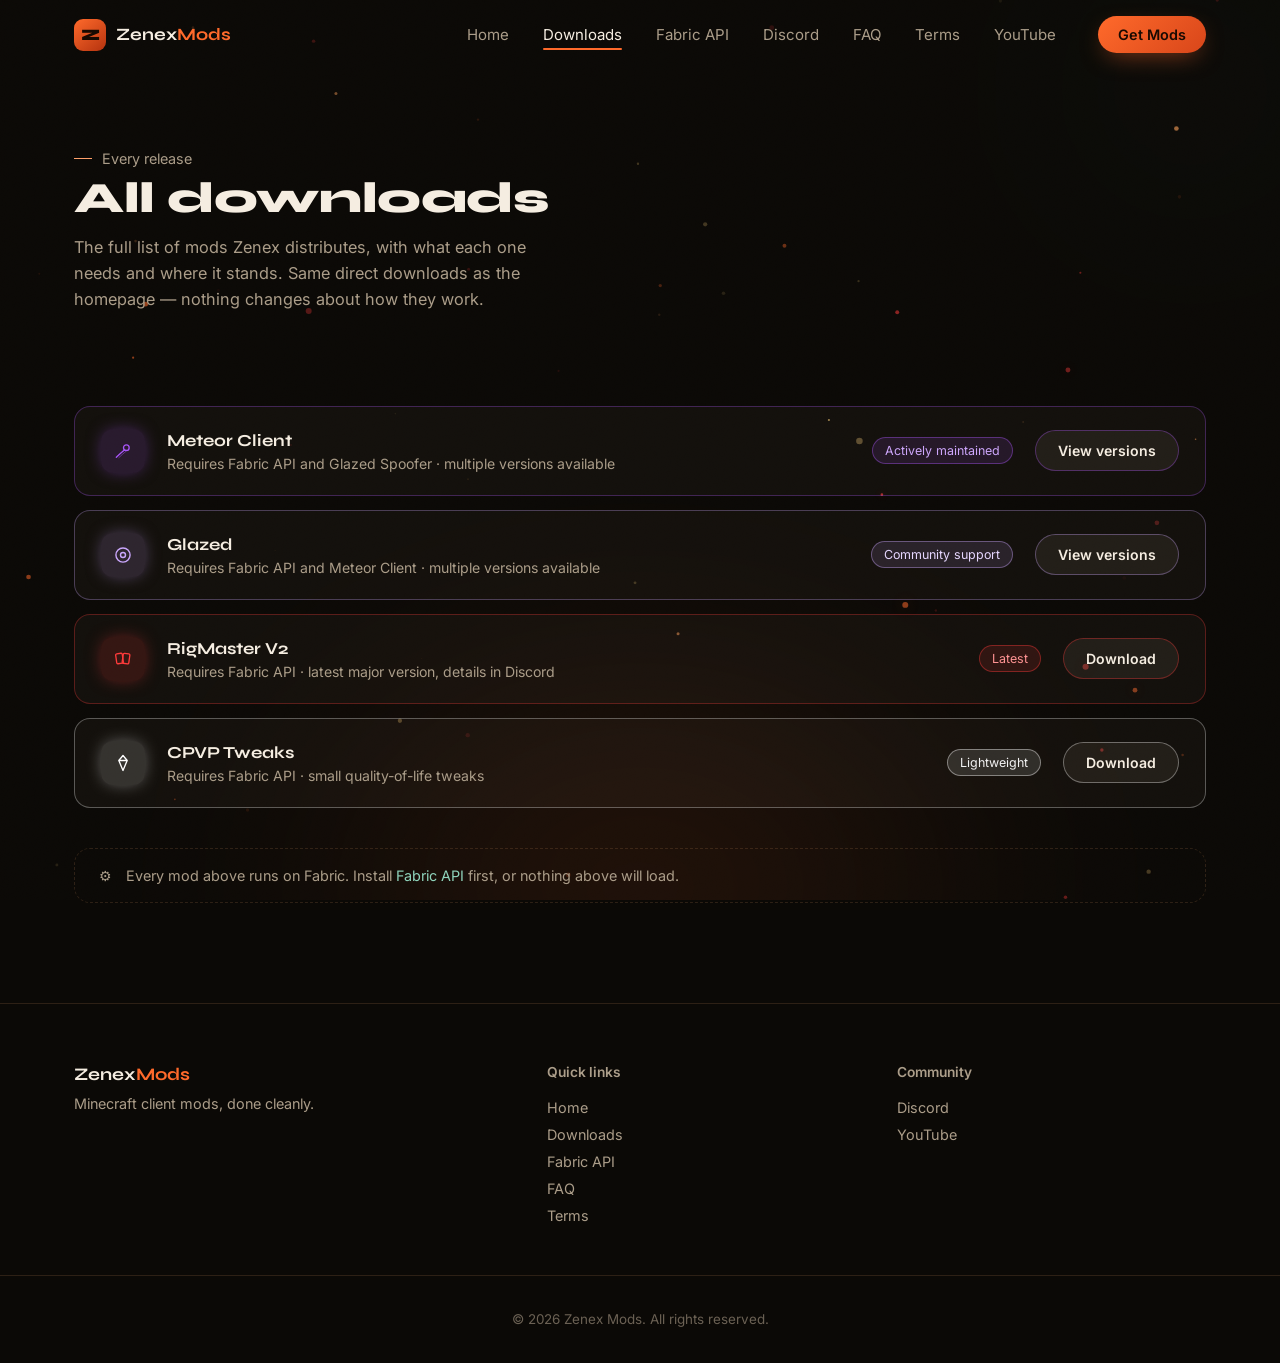
==== commit e99ec97c: "Add files via upload" ====
--- a/downloads.html
+++ b/downloads.html
@@ -29,7 +29,6 @@
 
 <div class="bg-field" aria-hidden="true">
   <canvas id="field-canvas"></canvas>
-  <div class="bg-grid"></div>
   <div class="bg-noise"></div>
   <div class="glow-blob glow-ember" id="blob-1"></div>
   <div class="glow-blob glow-verdigris" id="blob-2"></div>
@@ -71,7 +70,7 @@
     <div class="section-inner">
       <div class="release-list">
 
-        <article class="release-card reveal">
+        <article class="release-card reveal accent-meteor">
           <div class="release-icon" aria-hidden="true">
             <svg viewBox="0 0 24 24" width="20" height="20" fill="none" xmlns="http://www.w3.org/2000/svg">
               <circle cx="16" cy="8" r="3.4" stroke="currentColor" stroke-width="1.6"/>
@@ -89,7 +88,7 @@
           </a>
         </article>
 
-        <article class="release-card reveal">
+        <article class="release-card reveal accent-glazed">
           <div class="release-icon" aria-hidden="true">
             <svg viewBox="0 0 24 24" width="20" height="20" fill="none" xmlns="http://www.w3.org/2000/svg">
               <circle cx="12" cy="12" r="8.5" stroke="currentColor" stroke-width="1.7"/>
@@ -106,7 +105,7 @@
           </a>
         </article>
 
-        <article class="release-card reveal">
+        <article class="release-card reveal accent-rigmaster">
           <div class="release-icon" aria-hidden="true">
             <svg viewBox="0 0 24 24" width="20" height="20" fill="none" xmlns="http://www.w3.org/2000/svg">
               <rect x="3" y="6" width="8" height="12" rx="1.4" transform="rotate(-8 3 6)" stroke="currentColor" stroke-width="1.6"/>
@@ -125,7 +124,7 @@
           </button>
         </article>
 
-        <article class="release-card reveal">
+        <article class="release-card reveal accent-cpvp">
           <div class="release-icon" aria-hidden="true">
             <svg viewBox="0 0 24 24" width="20" height="20" fill="none" xmlns="http://www.w3.org/2000/svg">
               <path d="M12 3L17 9L12 21L7 9L12 3Z" stroke="currentColor" stroke-width="1.6" stroke-linejoin="round"/>
--- a/style.css
+++ b/style.css
@@ -26,6 +26,23 @@
 
   /* Rare third note: pale starlight, for the one or two brightest accents */
   --star: #ffd27a;
+
+  /* Per-mod accent colours */
+  --meteor: #a855f7;
+  --meteor-soft: #cda6fb;
+  --meteor-rgb: 168, 85, 247;
+
+  --rigmaster: #ff3b3b;
+  --rigmaster-soft: #ff9494;
+  --rigmaster-rgb: 255, 59, 59;
+
+  --cpvp: #ffffff;
+  --cpvp-soft: #f3f3f3;
+  --cpvp-rgb: 255, 255, 255;
+
+  --glazed: #c9a6fb;
+  --glazed-soft: #e6d7ff;
+  --glazed-rgb: 201, 166, 251;
 
   --white: #f5ede1;
   --muted: #ab9d89;
@@ -271,22 +288,13 @@
   100% { transform: scale(6.5); opacity: 0; }
 }
 
-/* ---------- Animated background ---------- */
-.bg-field { position: fixed; inset: 0; z-index: -1; overflow: hidden; }
+/* ---------- Animated background (fire particle field) ---------- */
+.bg-field { position: fixed; inset: 0; z-index: -1; overflow: hidden; background: var(--bg); }
 #field-canvas { position: absolute; inset: 0; width: 100%; height: 100%; }
-
-.bg-grid {
-  position: absolute; inset: -1px;
-  background-image:
-    linear-gradient(rgba(255, 200, 150, 0.035) 1px, transparent 1px),
-    linear-gradient(90deg, rgba(255, 200, 150, 0.035) 1px, transparent 1px);
-  background-size: 64px 64px;
-  mask-image: radial-gradient(ellipse 80% 60% at 50% 0%, #000 20%, transparent 75%);
-}
 
 .bg-noise {
   position: absolute; inset: 0;
-  opacity: 0.035;
+  opacity: 0.03;
   mix-blend-mode: overlay;
   background-image: url("data:image/svg+xml;utf8,<svg xmlns='http://www.w3.org/2000/svg' width='120' height='120'><filter id='n'><feTurbulence type='fractalNoise' baseFrequency='0.9' numOctaves='2' stitchTiles='stitch'/></filter><rect width='100%25' height='100%25' filter='url(%23n)'/></svg>");
 }
@@ -294,12 +302,16 @@
 .glow-blob {
   position: absolute;
   border-radius: 50%;
-  filter: blur(90px);
-  opacity: 0.5;
-}
-.glow-ember { width: 46vw; height: 46vw; background: radial-gradient(circle, rgba(var(--ember-rgb), 0.35), transparent 70%); top: -14vw; right: -12vw; }
-.glow-verdigris { width: 34vw; height: 34vw; background: radial-gradient(circle, rgba(var(--verdigris-rgb), 0.22), transparent 70%); bottom: -8vw; left: -10vw; }
-.glow-blob-sm { width: 18vw; height: 18vw; opacity: 0.3; }
+  filter: blur(110px);
+  opacity: 0.4;
+}
+.glow-ember {
+  width: 70vw; height: 46vw;
+  background: radial-gradient(ellipse, rgba(var(--ember-rgb), 0.32), transparent 70%);
+  bottom: -22vw; left: 50%; transform: translateX(-50%);
+}
+.glow-verdigris { width: 34vw; height: 34vw; background: radial-gradient(circle, rgba(var(--verdigris-rgb), 0.16), transparent 70%); top: -10vw; right: -10vw; opacity: 0.28; }
+.glow-blob-sm { width: 18vw; height: 18vw; opacity: 0.22; }
 
 /* ---------- Navbar ---------- */
 .navbar {
@@ -439,19 +451,6 @@
 
 .hero-actions { display: flex; gap: 14px; flex-wrap: wrap; }
 
-.scroll-cue {
-  position: absolute; bottom: 34px; left: 50%; transform: translateX(-50%);
-  width: 22px; height: 36px; border-radius: 12px;
-  border: 1px solid var(--surface-border);
-}
-.scroll-cue span {
-  position: absolute; top: 7px; left: 50%; margin-left: -1.5px;
-  width: 3px; height: 8px; border-radius: 2px;
-  background: var(--ember-soft);
-  animation: scrollCue 1.8s ease-in-out infinite;
-}
-@keyframes scrollCue { 0% { opacity: 1; top: 7px; } 70% { opacity: 0; top: 18px; } 100% { opacity: 0; top: 7px; } }
-
 /* ---------- Reveal-on-scroll ---------- */
 .reveal { opacity: 0; transform: translateY(18px); transition: opacity 0.7s var(--ease-out), transform 0.7s var(--ease-out); }
 .reveal.in-view { opacity: 1; transform: translateY(0); }
@@ -464,10 +463,21 @@
 /* ---------- Card base (glass surface) ---------- */
 .card-spotlight {
   position: absolute; inset: 0; border-radius: inherit; pointer-events: none;
-  background: radial-gradient(320px circle at var(--mx, 50%) var(--my, 50%), rgba(var(--ember-rgb), 0.10), transparent 60%);
+  background: radial-gradient(320px circle at var(--mx, 50%) var(--my, 50%), rgba(var(--accent-rgb, var(--ember-rgb)), 0.12), transparent 60%);
   opacity: 0; transition: opacity 0.4s;
 }
 .tilt:hover .card-spotlight { opacity: 1; }
+
+@keyframes cardBreathe {
+  0%, 100% { box-shadow: 0 0 0 rgba(var(--accent-rgb, var(--ember-rgb)), 0); }
+  50% { box-shadow: 0 0 26px -6px rgba(var(--accent-rgb, var(--ember-rgb)), 0.22); }
+}
+.mod-card, .vb-card, .fabric-card, .discord-card, .release-card {
+  animation: cardBreathe 5.5s ease-in-out infinite;
+}
+.mod-card:nth-child(2), .release-card:nth-child(2) { animation-delay: 0.9s; }
+.mod-card:nth-child(3), .release-card:nth-child(3) { animation-delay: 1.8s; }
+.mod-card:nth-child(4), .release-card:nth-child(4) { animation-delay: 2.7s; }
 
 /* ---------- Fabric API section ---------- */
 .fabric-section { padding: 20px 0 90px; }
@@ -534,19 +544,11 @@
 }
 .mod-card:hover { border-color: var(--surface-border-hover); background: var(--surface-2); }
 
-.mod-card-featured {
-  grid-column: span 2;
-  grid-row: span 2;
-  padding: 34px;
-  background: linear-gradient(160deg, rgba(var(--ember-rgb), 0.10), var(--surface) 55%);
-}
-
 .mod-badge {
   position: absolute; top: 20px; right: 20px;
   font-size: 0.72rem; font-weight: 600;
   padding: 5px 11px; border-radius: 999px;
 }
-.mod-badge-featured { background: rgba(var(--ember-rgb), 0.16); color: var(--ember-soft); border: 1px solid rgba(var(--ember-rgb), 0.3); }
 .mod-badge-latest { background: rgba(var(--verdigris-rgb), 0.14); color: var(--verdigris-soft); border: 1px solid rgba(var(--verdigris-rgb), 0.3); }
 
 .mod-icon {
@@ -556,10 +558,8 @@
   color: var(--ember-soft);
   margin-bottom: 18px;
 }
-.mod-card-featured .mod-icon { width: 56px; height: 56px; }
 
 .mod-name { font-family: var(--font-display); font-weight: 700; font-size: 1.15rem; margin: 0 0 8px; }
-.mod-card-featured .mod-name { font-size: 1.55rem; }
 .mod-desc { margin: 0 0 16px; color: var(--muted); font-size: 0.92rem; line-height: 1.55; }
 .mod-meta { margin-bottom: 20px; }
 .mc-tag {
@@ -618,12 +618,108 @@
 
 @media (max-width: 900px) {
   .card-grid { grid-template-columns: repeat(2, 1fr); }
-  .mod-card-featured { grid-column: span 2; grid-row: span 1; }
 }
 @media (max-width: 620px) {
   .card-grid { grid-template-columns: 1fr; }
-  .mod-card-featured { grid-column: span 1; }
-}
+}
+
+/* =========================================================
+   Per-mod accent colours
+   Meteor Client → purple · RigMaster → red · CPVP → white · Glazed → soft purple
+   ========================================================= */
+.accent-meteor    { --accent: var(--meteor);    --accent-soft: var(--meteor-soft);    --accent-rgb: var(--meteor-rgb); }
+.accent-rigmaster { --accent: var(--rigmaster); --accent-soft: var(--rigmaster-soft); --accent-rgb: var(--rigmaster-rgb); }
+.accent-cpvp      { --accent: var(--cpvp);      --accent-soft: var(--cpvp-soft);      --accent-rgb: var(--cpvp-rgb); }
+.accent-glazed    { --accent: var(--glazed);    --accent-soft: var(--glazed-soft);    --accent-rgb: var(--glazed-rgb); }
+
+.mod-card[class*="accent-"],
+.release-card[class*="accent-"] {
+  border-color: rgba(var(--accent-rgb), 0.3);
+}
+.mod-card[class*="accent-"]:hover,
+.release-card[class*="accent-"]:hover {
+  border-color: rgba(var(--accent-rgb), 0.6);
+  box-shadow: 0 0 44px -14px rgba(var(--accent-rgb), 0.45);
+}
+.mod-card[class*="accent-"] .mod-icon,
+.release-card[class*="accent-"] .release-icon {
+  background: rgba(var(--accent-rgb), 0.14);
+  color: var(--accent);
+  box-shadow: 0 0 18px -4px rgba(var(--accent-rgb), 0.5);
+}
+.mod-card[class*="accent-"] .mc-tag {
+  border-color: rgba(var(--accent-rgb), 0.4);
+  color: var(--accent-soft);
+}
+.mod-card[class*="accent-"] .mod-badge-latest,
+.mod-card[class*="accent-"] .mod-badge-featured {
+  background: rgba(var(--accent-rgb), 0.16);
+  color: var(--accent-soft);
+  border-color: rgba(var(--accent-rgb), 0.4);
+}
+.mod-card[class*="accent-"] .mod-download,
+.release-card[class*="accent-"] .release-download {
+  border-color: rgba(var(--accent-rgb), 0.35);
+}
+.mod-card[class*="accent-"] .mod-download:hover,
+.release-card[class*="accent-"] .release-download:hover {
+  border-color: var(--accent);
+  box-shadow: 0 10px 28px -10px rgba(var(--accent-rgb), 0.55);
+}
+.mod-card[class*="accent-"] .badge-opensource {
+  border-color: rgba(var(--accent-rgb), 0.4);
+  background: rgba(var(--accent-rgb), 0.08);
+}
+.mod-card[class*="accent-"] .badge-opensource svg { color: var(--accent-soft); }
+.release-card[class*="accent-"] .release-status {
+  color: var(--accent-soft);
+  border-color: rgba(var(--accent-rgb), 0.4);
+  background: rgba(var(--accent-rgb), 0.12);
+}
+
+/* Meteor Client's flagship card keeps its own gradient treatment,
+   now tinted purple instead of the default ember gradient */
+.mod-card-featured.accent-meteor .mod-download {
+  background: linear-gradient(135deg, var(--meteor) 0%, #6d28d9 100%);
+  color: #fff;
+  border-color: transparent;
+}
+.mod-card-featured.accent-meteor .mod-download:hover {
+  box-shadow: 0 10px 30px -8px rgba(var(--meteor-rgb), 0.6);
+}
+
+/* Version-browser pages (Meteor Client / Glazed) pick up the same accent
+   across icon, pills, warning banner, and download buttons */
+body[class*="accent-"] .vb-icon {
+  background: rgba(var(--accent-rgb), 0.14);
+  color: var(--accent);
+  box-shadow: 0 0 22px -4px rgba(var(--accent-rgb), 0.5);
+}
+body[class*="accent-"] .vb-card { border-color: rgba(var(--accent-rgb), 0.22); }
+body[class*="accent-"] .vb-card:hover {
+  border-color: rgba(var(--accent-rgb), 0.5);
+  box-shadow: 0 0 40px -14px rgba(var(--accent-rgb), 0.4);
+}
+body[class*="accent-"] .vb-pill-active {
+  color: var(--accent-soft);
+  border-color: rgba(var(--accent-rgb), 0.4);
+  background: rgba(var(--accent-rgb), 0.14);
+}
+body[class*="accent-"] .vb-card .mod-download:hover {
+  border-color: var(--accent);
+  box-shadow: 0 10px 28px -10px rgba(var(--accent-rgb), 0.5);
+}
+body[class*="accent-"] .warning-banner {
+  border-color: rgba(var(--accent-rgb), 0.4);
+  background: rgba(var(--accent-rgb), 0.09);
+}
+body[class*="accent-"] .warning-banner strong,
+body[class*="accent-"] .warning-banner .warn-icon,
+body[class*="accent-"] .warning-banner a {
+  color: var(--accent-soft);
+}
+body[class*="accent-"] .nav-links a.active::after { background: var(--accent); }
+body[class*="accent-"] .section-kicker::before { background: var(--accent-soft); }
 
 /* ---------- Open source strip ---------- */
 .oss-strip { padding: 0 0 90px; }
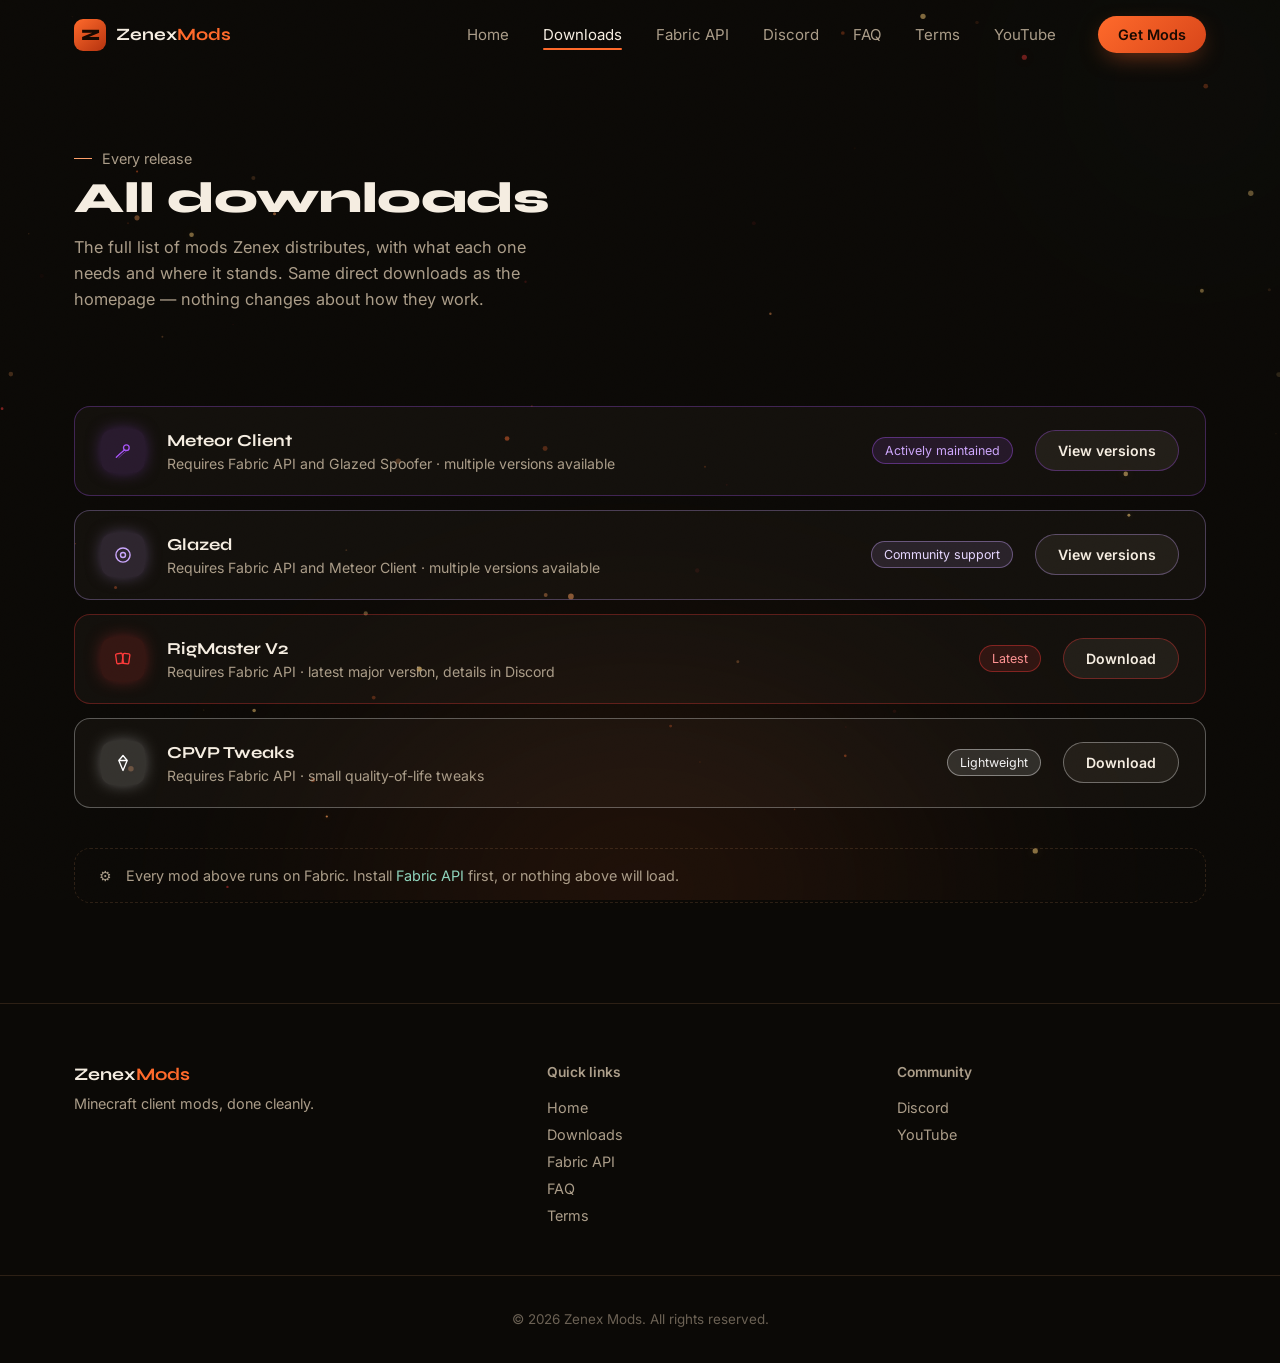
==== commit ee20610a: "Add files via upload" ====
--- a/downloads.html
+++ b/downloads.html
@@ -6,7 +6,7 @@
 <title>All Downloads — Zenex Mods</title>
 <meta name="description" content="Every Zenex Mods release in one place — Meteor Client, Glazed, RigMaster V2, and CPVP Tweaks.">
 <meta name="theme-color" content="#ff6a2b">
-<link rel="icon" type="image/png" href="images/favicon.png">
+<link rel="icon" type="image/png" href="favicon.png">
 <link rel="preconnect" href="https://fonts.googleapis.com">
 <link rel="preconnect" href="https://fonts.gstatic.com" crossorigin>
 <link href="https://fonts.googleapis.com/css2?family=Syne:wght@600;700;800&family=Inter:wght@400;500;600&display=swap" rel="stylesheet">
--- a/style.css
+++ b/style.css
@@ -1051,6 +1051,18 @@
 .terms-body ul { padding-left: 20px; margin: 0 0 12px; }
 .terms-updated { color: var(--muted-dim); font-size: 0.85rem; margin-top: -6px; }
 
+.terms-body p a {
+  color: var(--ember-soft);
+  text-decoration: underline;
+  text-decoration-color: rgba(var(--ember-rgb), 0.6);
+  text-underline-offset: 3px;
+  transition: color 0.25s, text-decoration-color 0.25s;
+}
+.terms-body p a:hover {
+  color: var(--ember);
+  text-decoration-color: var(--ember);
+}
+
 @media (max-width: 860px) {
   .terms-layout { grid-template-columns: 1fr; }
   .terms-nav { position: static; flex-direction: row; flex-wrap: wrap; top: auto; }
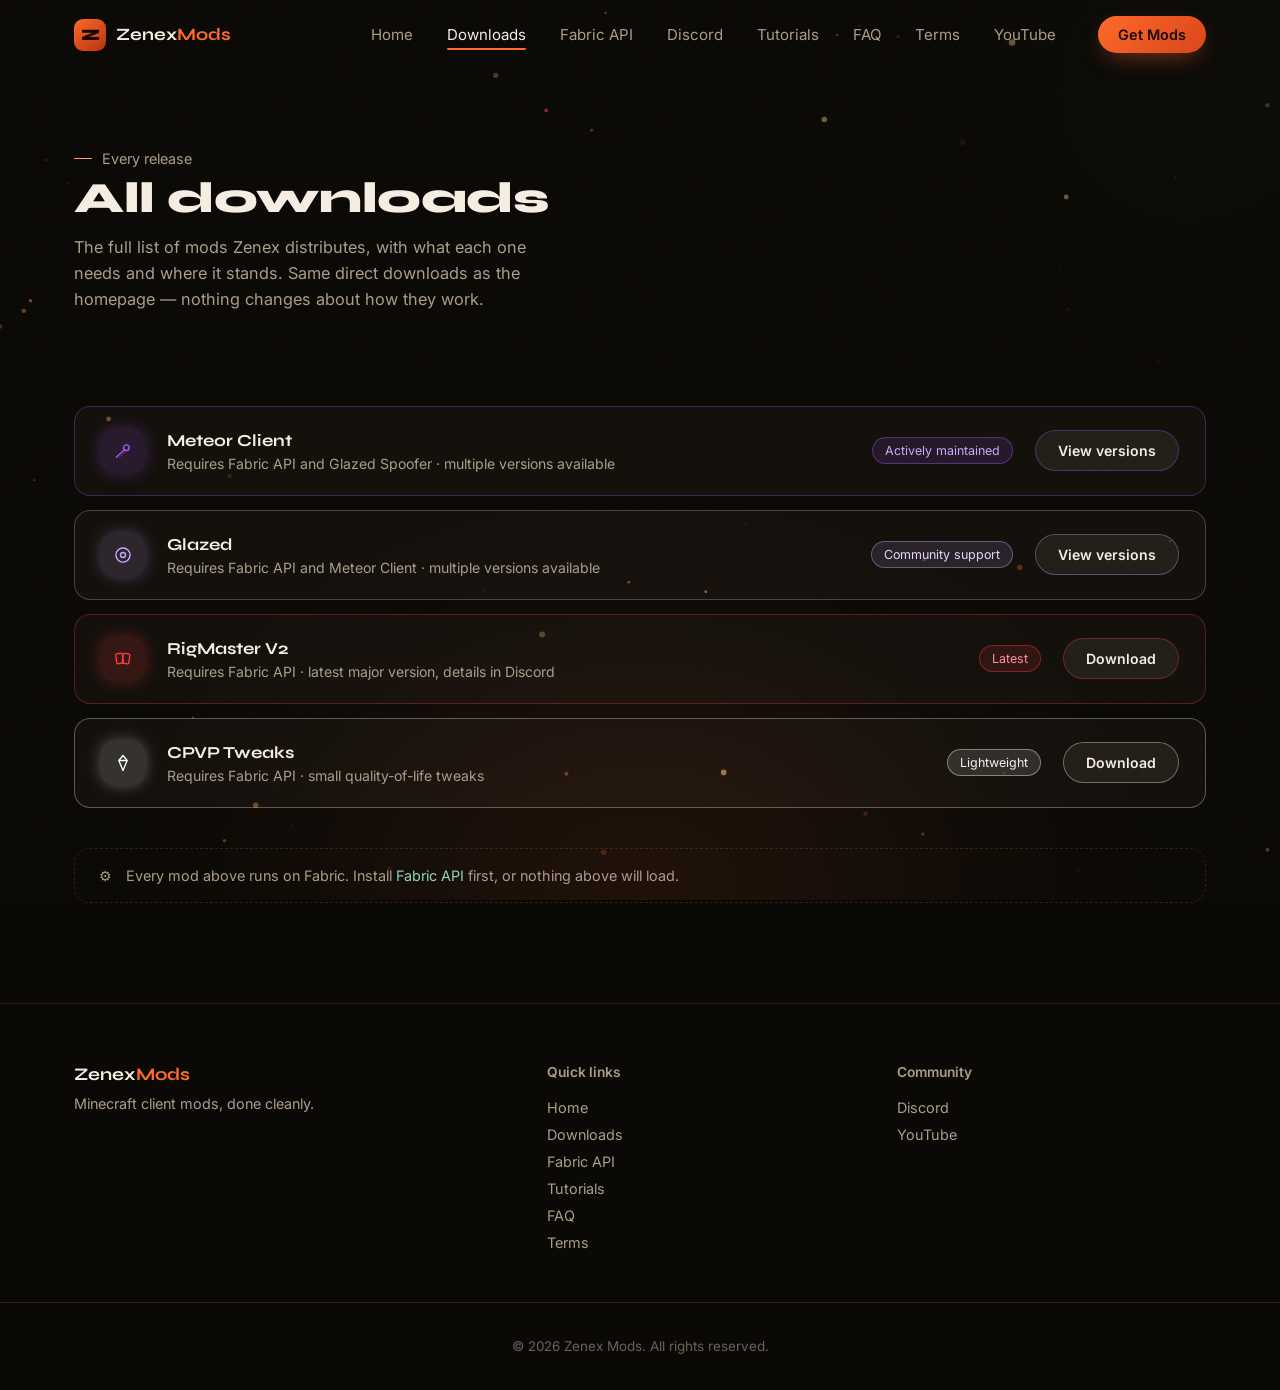
==== commit 231ccaae: "Add files via upload" ====
--- a/downloads.html
+++ b/downloads.html
@@ -45,6 +45,7 @@
       <a href="downloads.html" class="active">Downloads</a>
       <a href="index.html#fabric">Fabric API</a>
       <a href="index.html#discord">Discord</a>
+      <a href="tutorials.html">Tutorials</a>
       <a href="faq.html">FAQ</a>
       <a href="terms.html">Terms</a>
       <a href="https://www.youtube.com/@ZenexDev" target="_blank" rel="noopener">YouTube</a>
@@ -165,6 +166,7 @@
       <a href="index.html#home">Home</a>
       <a href="downloads.html">Downloads</a>
       <a href="index.html#fabric">Fabric API</a>
+      <a href="tutorials.html">Tutorials</a>
       <a href="faq.html">FAQ</a>
       <a href="terms.html">Terms</a>
     </div>
--- a/style.css
+++ b/style.css
@@ -1067,3 +1067,291 @@
   .terms-layout { grid-template-columns: 1fr; }
   .terms-nav { position: static; flex-direction: row; flex-wrap: wrap; top: auto; }
 }
+
+/* =========================================================
+   Tutorials page
+   ========================================================= */
+:root {
+  --modrinth: #00af5c;
+  --modrinth-soft: #6fe3a6;
+  --modrinth-rgb: 0, 175, 92;
+}
+
+/* ---------- Modrinth recommendation card ---------- */
+.modrinth-section { padding: 20px 0 30px; }
+.modrinth-card {
+  position: relative;
+  display: grid;
+  grid-template-columns: auto 1fr auto;
+  align-items: center;
+  gap: 26px;
+  padding: 30px 32px;
+  border-radius: var(--radius);
+  background: var(--surface);
+  border: 1px solid rgba(var(--modrinth-rgb), 0.3);
+  backdrop-filter: blur(10px);
+  overflow: hidden;
+}
+.modrinth-card::before {
+  content: '';
+  position: absolute; inset: -30%;
+  background: radial-gradient(closest-side at 12% 20%, rgba(var(--modrinth-rgb), 0.16), transparent 70%);
+  pointer-events: none;
+}
+.modrinth-icon-link { display: inline-flex; flex-shrink: 0; border-radius: 16px; }
+.modrinth-icon {
+  width: 60px; height: 60px; border-radius: 16px;
+  display: flex; align-items: center; justify-content: center;
+  background: rgba(var(--modrinth-rgb), 0.14);
+  color: var(--modrinth-soft);
+  box-shadow: 0 0 22px -6px rgba(var(--modrinth-rgb), 0.5);
+  transition: transform 0.35s var(--ease-spring), box-shadow 0.35s;
+}
+.modrinth-icon-link:hover .modrinth-icon {
+  transform: translateY(-3px) scale(1.05);
+  box-shadow: 0 0 32px -4px rgba(var(--modrinth-rgb), 0.75);
+}
+.modrinth-icon svg { width: 30px; height: 30px; }
+
+.modrinth-copy { position: relative; }
+.modrinth-badge {
+  display: inline-flex; align-items: center; gap: 6px;
+  font-size: 0.76rem; font-weight: 600;
+  color: var(--modrinth-soft);
+  background: rgba(var(--modrinth-rgb), 0.12);
+  border: 1px solid rgba(var(--modrinth-rgb), 0.35);
+  padding: 4px 12px; border-radius: 999px;
+  margin-bottom: 10px;
+}
+.modrinth-title { margin: 0 0 8px; font-family: var(--font-display); font-size: 1.3rem; font-weight: 700; }
+.modrinth-desc { margin: 0; color: var(--muted); font-size: 0.96rem; max-width: 540px; line-height: 1.65; }
+
+.btn-modrinth {
+  background: linear-gradient(135deg, var(--modrinth) 0%, #036a3c 100%);
+  color: #04150c;
+  box-shadow: 0 8px 24px -8px rgba(var(--modrinth-rgb), 0.55);
+  white-space: nowrap;
+}
+.btn-modrinth:hover {
+  box-shadow: 0 10px 30px -6px rgba(var(--modrinth-rgb), 0.7);
+  transform: translateY(-2px);
+}
+
+@media (max-width: 760px) {
+  .modrinth-card { grid-template-columns: 1fr; text-align: left; }
+  .btn-modrinth { width: fit-content; }
+}
+
+/* ---------- Step-by-step install guide ---------- */
+.install-steps { padding: 30px 0 20px; }
+.steps-rail { max-width: 680px; margin-top: 36px; }
+
+.step-item {
+  position: relative;
+  display: grid;
+  grid-template-columns: 48px 1fr;
+  gap: 20px;
+  padding-bottom: 38px;
+}
+.step-item:last-child { padding-bottom: 0; }
+.step-item:not(:last-child)::before {
+  content: '';
+  position: absolute; left: 23px; top: 48px; bottom: 6px; width: 2px;
+  background: linear-gradient(var(--surface-border), transparent 90%);
+}
+.step-num {
+  position: relative; z-index: 2;
+  width: 46px; height: 46px; border-radius: 50%;
+  display: flex; align-items: center; justify-content: center;
+  font-family: var(--font-display); font-weight: 800; font-size: 1.05rem;
+  background: var(--surface-2);
+  border: 1px solid var(--surface-border);
+  color: var(--muted);
+  transition: border-color 0.4s, color 0.4s, box-shadow 0.4s;
+}
+.step-item.reveal.in-view .step-num {
+  border-color: var(--ember);
+  color: var(--ember-soft);
+  box-shadow: 0 0 18px -4px rgba(var(--ember-rgb), 0.6);
+}
+.step-body { padding-top: 6px; }
+.step-body h3 { margin: 0 0 8px; font-family: var(--font-display); font-size: 1.1rem; font-weight: 700; }
+.step-body p { margin: 0; color: var(--muted); font-size: 0.94rem; line-height: 1.65; max-width: 560px; }
+.step-body code {
+  background: var(--surface-2);
+  border: 1px solid var(--surface-border);
+  padding: 2px 7px; border-radius: 6px;
+  font-size: 0.86em;
+  color: var(--star);
+}
+
+/* ---------- Animated demo showcase ---------- */
+.tut-showcase { padding: 10px 0 100px; }
+.tut-showcase-grid {
+  display: grid;
+  grid-template-columns: repeat(3, 1fr);
+  gap: 18px;
+  margin-top: 40px;
+}
+.tut-panel {
+  position: relative;
+  padding: 26px 24px 28px;
+  border-radius: var(--radius);
+  background: var(--surface);
+  border: 1px solid var(--surface-border);
+  overflow: hidden;
+  min-height: 250px;
+  display: flex; flex-direction: column;
+  transition: border-color 0.35s, background 0.35s;
+}
+.tut-panel:hover { border-color: var(--surface-border-hover); background: var(--surface-2); }
+.tut-panel-num {
+  font-size: 0.76rem; font-weight: 600; color: var(--muted);
+  letter-spacing: 0.04em; text-transform: uppercase;
+  margin-bottom: 6px;
+}
+.tut-panel h3 { margin: 0 0 22px; font-family: var(--font-display); font-size: 1.04rem; font-weight: 700; }
+.tut-stage {
+  flex: 1;
+  display: flex; flex-direction: column; align-items: center; justify-content: center;
+  gap: 14px;
+  position: relative;
+}
+
+/* --- Panel 1: downloading --- */
+.tut-file {
+  display: flex; align-items: center; gap: 8px;
+  padding: 8px 14px; border-radius: 10px;
+  background: var(--surface-2); border: 1px solid var(--surface-border);
+  font-size: 0.8rem; color: var(--white);
+}
+.tut-file svg { width: 15px; height: 15px; color: var(--ember-soft); flex-shrink: 0; }
+.tut-arrow-down {
+  width: 18px; height: 18px; color: var(--ember-soft);
+  animation: tutBounce 1.5s ease-in-out infinite;
+}
+@keyframes tutBounce {
+  0%, 100% { transform: translateY(0); opacity: 0.4; }
+  50% { transform: translateY(7px); opacity: 1; }
+}
+.tut-progress-track {
+  width: 100%; height: 6px; border-radius: 999px;
+  background: rgba(255, 255, 255, 0.06);
+  overflow: hidden;
+}
+.tut-progress-fill {
+  display: block; height: 100%; width: 0%; border-radius: 999px;
+  background: linear-gradient(90deg, var(--ember), var(--star));
+  animation: tutFill 2.8s ease-in-out infinite;
+}
+@keyframes tutFill {
+  0% { width: 0%; opacity: 1; }
+  62% { width: 100%; opacity: 1; }
+  85% { width: 100%; opacity: 1; }
+  93% { opacity: 0; }
+  94% { width: 0%; opacity: 0; }
+  100% { width: 0%; opacity: 1; }
+}
+
+/* --- Panel 2: drag and drop --- */
+.tut-dragdrop {
+  display: flex; align-items: center; justify-content: space-between;
+  width: 100%;
+}
+.tut-folder {
+  display: flex; flex-direction: column; align-items: center; gap: 7px;
+  font-size: 0.7rem; color: var(--muted); flex-shrink: 0;
+}
+.tut-folder svg { width: 32px; height: 32px; color: var(--muted); }
+.tut-folder-to svg { color: var(--ember-soft); }
+.tut-track {
+  flex: 1; height: 2px; margin: 0 10px; position: relative; top: -16px;
+  background: var(--surface-border);
+}
+.tut-drag-group {
+  position: absolute; top: -17px; left: 0;
+  width: 24px; height: 24px;
+  animation: tutDrag 3s ease-in-out infinite;
+}
+.tut-drag-group svg {
+  width: 100%; height: 100%; color: var(--ember-soft);
+  filter: drop-shadow(0 0 7px rgba(var(--ember-rgb), 0.65));
+}
+.tut-drag-group .tut-cursor-dot {
+  position: absolute; bottom: -4px; right: -4px;
+  width: 9px; height: 9px; border-radius: 50%;
+  background: var(--white);
+  box-shadow: 0 0 0 2px var(--bg);
+}
+@keyframes tutDrag {
+  0%   { left: 0%;                    opacity: 0;   transform: scale(0.75); }
+  8%   { opacity: 1;                  transform: scale(1); }
+  45%  { left: calc(100% - 24px);     transform: scale(1); }
+  55%  { left: calc(100% - 24px);     transform: scale(1.18); }
+  68%  { opacity: 1; }
+  80%  { opacity: 0;                  transform: scale(0.6); }
+  100% { left: 0%;                    opacity: 0; }
+}
+
+/* --- Panel 3: install / enable --- */
+.tut-install { align-items: center; }
+.tut-check-wrap { position: relative; width: 60px; height: 60px; }
+.tut-spinner {
+  position: absolute; inset: 0; border-radius: 50%;
+  border: 3px solid rgba(255, 255, 255, 0.08);
+  border-top-color: var(--ember-soft);
+  animation: tutSpin 0.9s linear infinite, tutSpinShow 3.2s ease-in-out infinite;
+}
+@keyframes tutSpin { to { transform: rotate(360deg); } }
+@keyframes tutSpinShow { 0%, 28% { opacity: 1; } 35%, 100% { opacity: 0; } }
+
+.tut-check {
+  position: absolute; inset: 0; width: 60px; height: 60px;
+  color: var(--verdigris-soft);
+  opacity: 0;
+  animation: tutCheckShow 3.2s ease-in-out infinite;
+}
+@keyframes tutCheckShow {
+  0%, 30% { opacity: 0; transform: scale(0.7); }
+  40% { opacity: 1; transform: scale(1); }
+  90% { opacity: 1; transform: scale(1); }
+  100% { opacity: 0; transform: scale(0.7); }
+}
+.tut-check-path {
+  stroke-dasharray: 24; stroke-dashoffset: 24;
+  animation: tutCheckDraw 3.2s ease-in-out infinite;
+}
+@keyframes tutCheckDraw {
+  0%, 32% { stroke-dashoffset: 24; }
+  55%, 90% { stroke-dashoffset: 0; }
+  100% { stroke-dashoffset: 24; }
+}
+
+.tut-toggle {
+  width: 46px; height: 26px; border-radius: 999px;
+  background: var(--surface-2);
+  border: 1px solid var(--surface-border);
+  position: relative;
+  animation: tutToggleTrack 3.2s ease-in-out infinite;
+}
+@keyframes tutToggleTrack {
+  0%, 30% { border-color: var(--surface-border); }
+  45%, 90% { border-color: rgba(var(--verdigris-rgb), 0.5); }
+  100% { border-color: var(--surface-border); }
+}
+.tut-toggle-knob {
+  position: absolute; top: 2px; left: 2px;
+  width: 20px; height: 20px; border-radius: 50%;
+  background: var(--muted);
+  animation: tutToggleKnob 3.2s ease-in-out infinite;
+}
+@keyframes tutToggleKnob {
+  0%, 30% { left: 2px; background: var(--muted); box-shadow: none; }
+  45%, 90% { left: 22px; background: var(--verdigris-soft); box-shadow: 0 0 12px -2px rgba(var(--verdigris-rgb), 0.85); }
+  100% { left: 2px; background: var(--muted); box-shadow: none; }
+}
+.tut-install-label { font-size: 0.78rem; color: var(--muted); }
+
+@media (max-width: 900px) {
+  .tut-showcase-grid { grid-template-columns: 1fr; }
+}
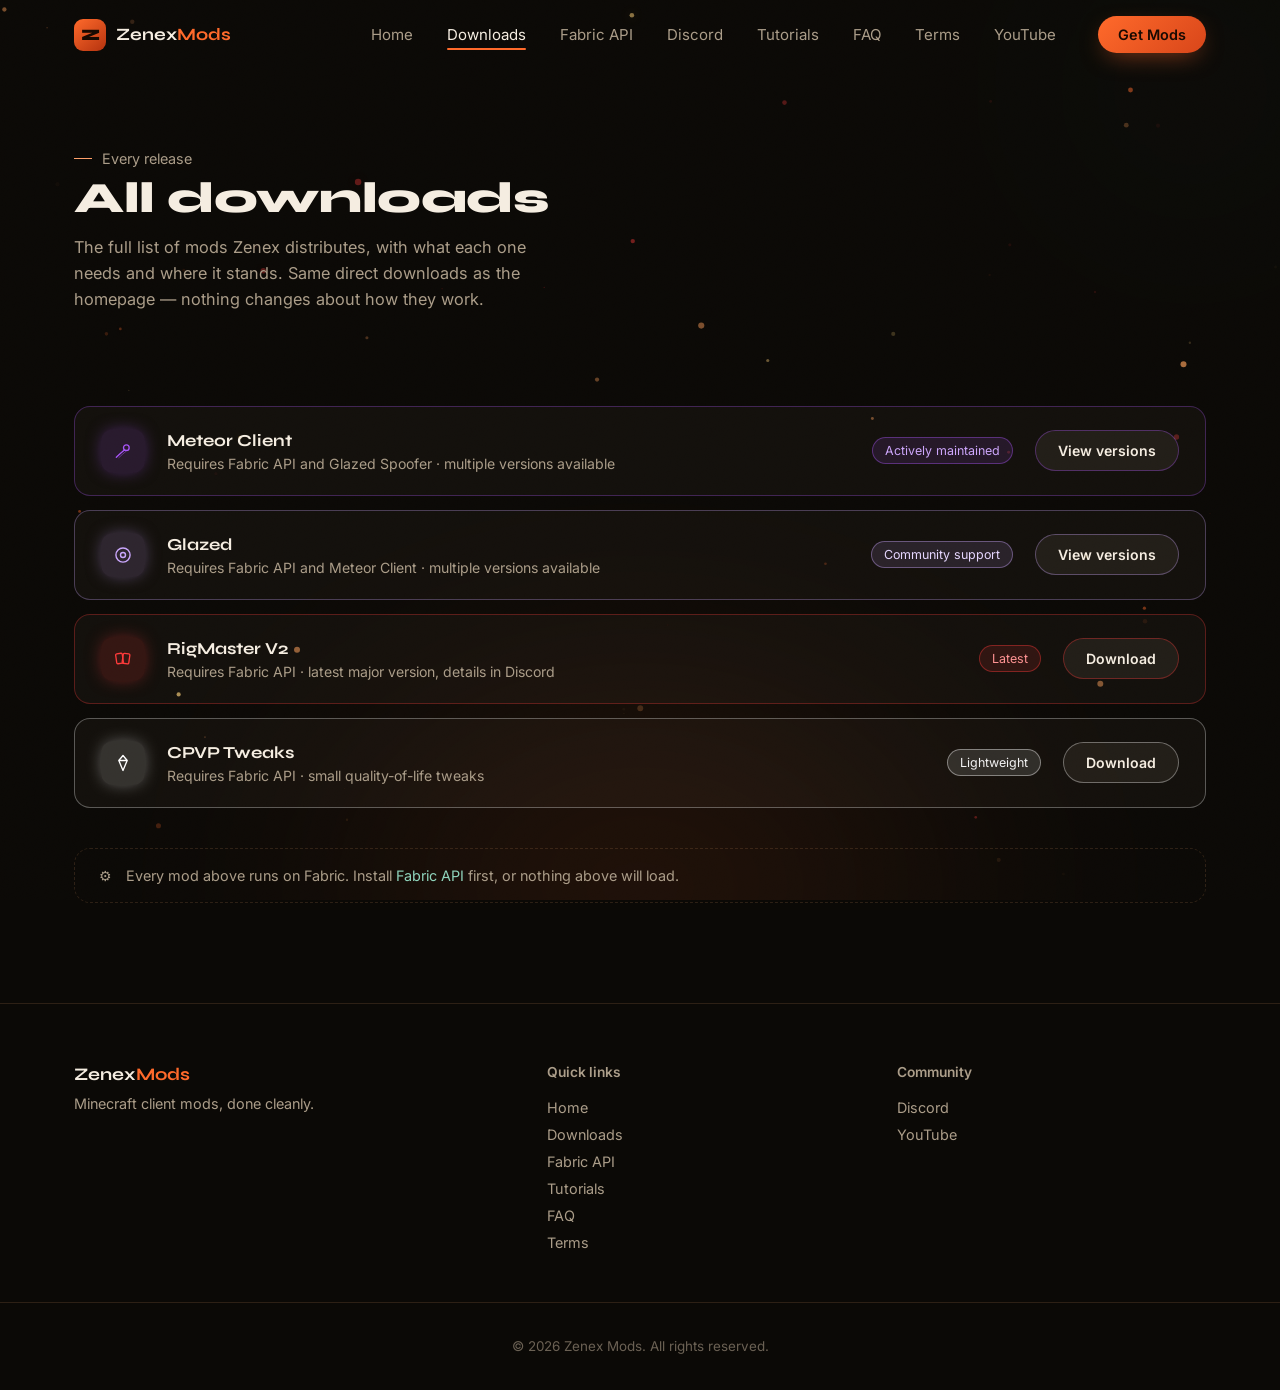
==== commit c92ab6f1: "Add files via upload" ====
--- a/downloads.html
+++ b/downloads.html
@@ -118,7 +118,7 @@
             <p>Requires Fabric API · latest major version, details in Discord</p>
           </div>
           <span class="release-status">Latest</span>
-          <button class="mod-download release-download" data-download-url="https://drive.google.com/uc?export=download&id=1szrTxVR0Jspn66Gk4TTmsrNMa9AzxALN" data-filename="rigmaster-v2">
+          <button class="mod-download release-download" data-download-url="https://zenex-download-tracker.zenex-tracker.workers.dev/api/download/rigmaster-v2" data-filename="rigmaster-v2">
             <span class="btn-label">Download</span>
             <span class="btn-success">Downloaded ✓</span>
             <span class="btn-ripple" aria-hidden="true"></span>
@@ -137,7 +137,7 @@
             <p>Requires Fabric API · small quality-of-life tweaks</p>
           </div>
           <span class="release-status">Lightweight</span>
-          <button class="mod-download release-download" data-download-url="https://drive.google.com/uc?export=download&id=1Mp_ulQcz2aJvqc5v1wPPuEN9o_eXYLjn" data-filename="cpvp-tweaks">
+          <button class="mod-download release-download" data-download-url="https://zenex-download-tracker.zenex-tracker.workers.dev/api/download/cpvp-tweaks" data-filename="cpvp-tweaks">
             <span class="btn-label">Download</span>
             <span class="btn-success">Downloaded ✓</span>
             <span class="btn-ripple" aria-hidden="true"></span>
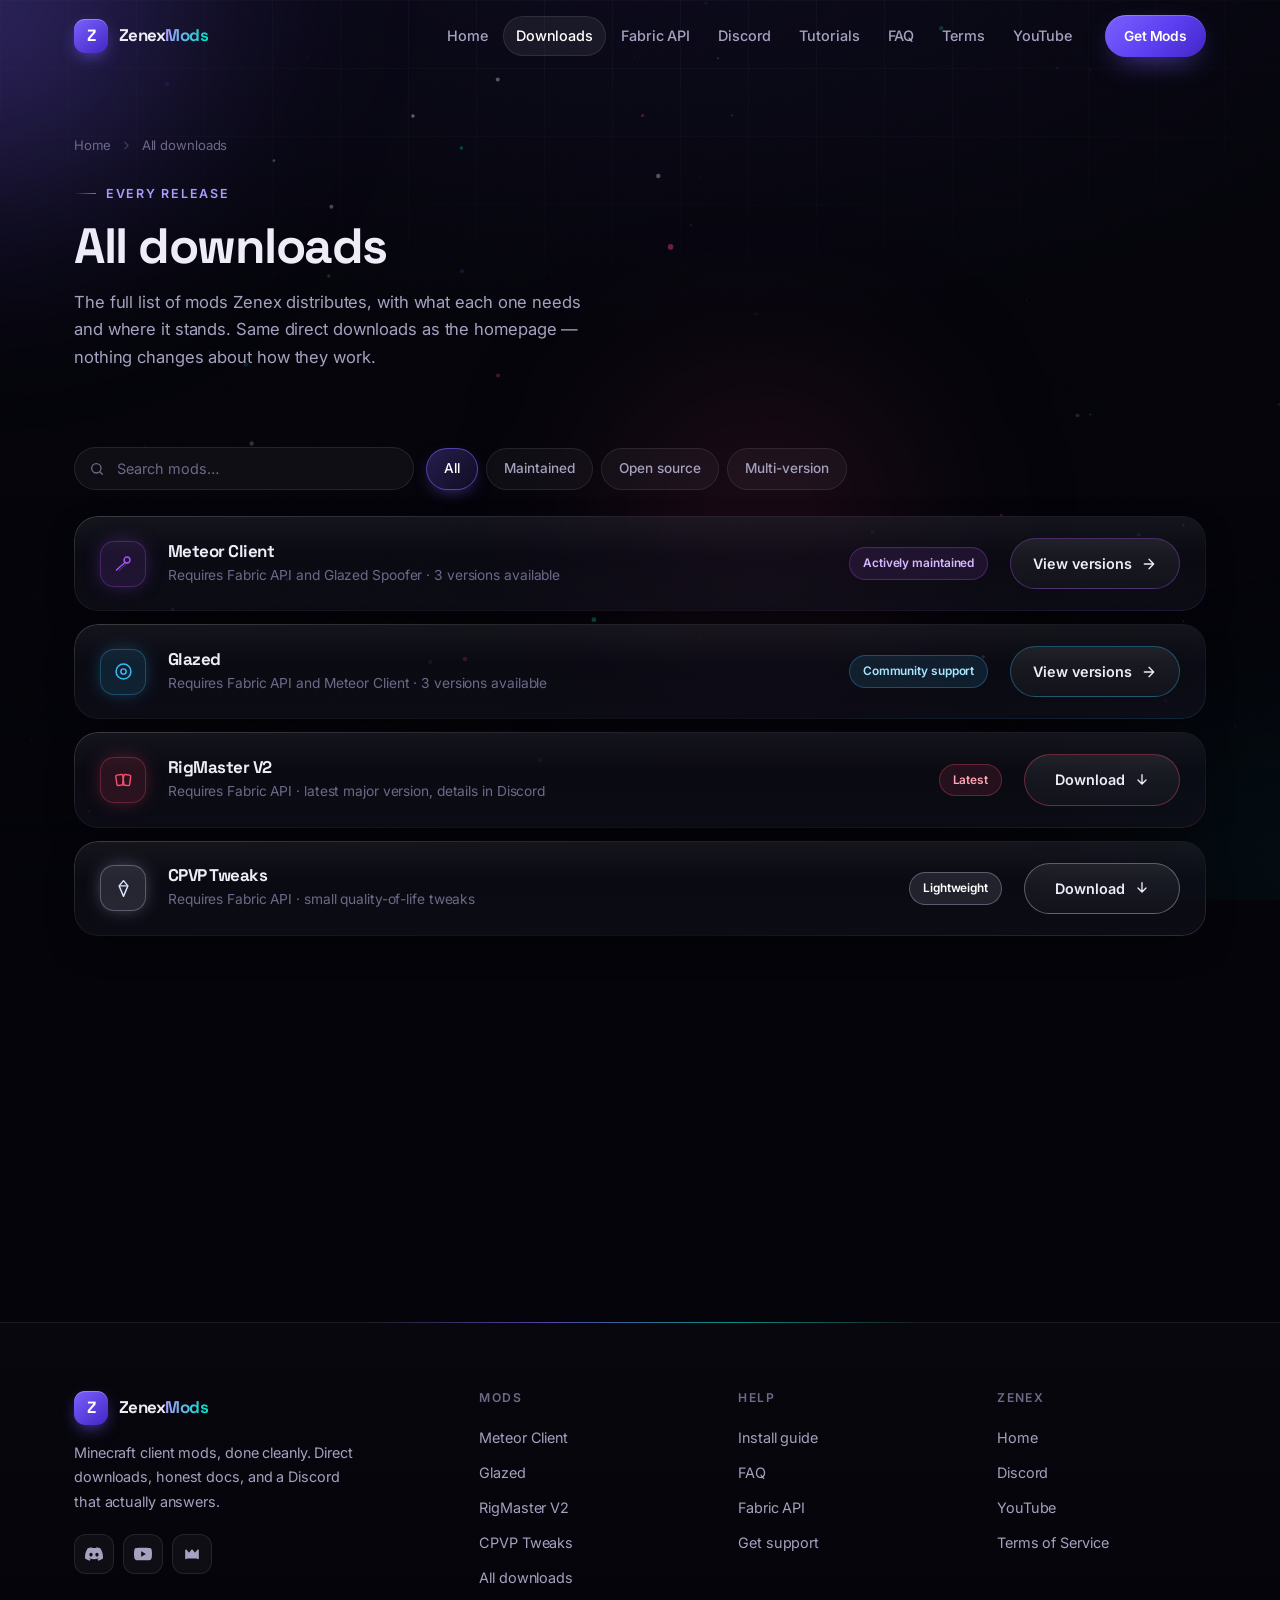
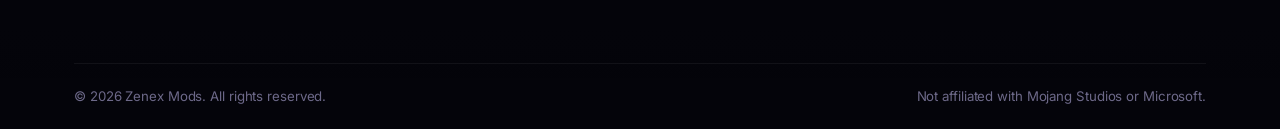
==== commit f038fd81: "Add files via upload" ====
--- a/downloads.html
+++ b/downloads.html
@@ -4,13 +4,23 @@
 <meta charset="UTF-8">
 <meta name="viewport" content="width=device-width, initial-scale=1.0">
 <title>All Downloads — Zenex Mods</title>
-<meta name="description" content="Every Zenex Mods release in one place — Meteor Client, Glazed, RigMaster V2, and CPVP Tweaks.">
-<meta name="theme-color" content="#ff6a2b">
+<meta name="description" content="Every Zenex Mods release in one place — Meteor Client, Glazed, RigMaster V2 and CPVP Tweaks. Search, filter, and download directly.">
+<meta name="theme-color" content="#7b61ff">
 <link rel="icon" type="image/png" href="favicon.png">
+<link rel="apple-touch-icon" href="apple-touch-icon.png">
 <link rel="preconnect" href="https://fonts.googleapis.com">
 <link rel="preconnect" href="https://fonts.gstatic.com" crossorigin>
-<link href="https://fonts.googleapis.com/css2?family=Syne:wght@600;700;800&family=Inter:wght@400;500;600&display=swap" rel="stylesheet">
+<link href="https://fonts.googleapis.com/css2?family=Space+Grotesk:wght@500;600;700&family=Inter:wght@400;500;600;700&family=JetBrains+Mono:wght@400;500;600&display=swap" rel="stylesheet">
 <link rel="stylesheet" href="style.css">
+<noscript>
+  <!-- Without JS the reveal animations never fire, so make everything visible. -->
+  <style>
+    .reveal { opacity: 1 !important; transform: none !important; filter: none !important; }
+    .word { opacity: 1 !important; transform: none !important; }
+    .loader { display: none !important; }
+    .faq-a { grid-template-rows: 1fr !important; }
+  </style>
+</noscript>
 </head>
 <body>
 
@@ -23,15 +33,16 @@
 </div>
 
 <a class="skip-link" href="#main">Skip to content</a>
-<div class="scroll-progress" id="scroll-progress" aria-hidden="true"><span id="scroll-progress-fill"></span></div>
+<div class="scroll-progress" aria-hidden="true"><span id="scroll-progress-fill"></span></div>
 <div class="cursor-dot" id="cursor-dot" aria-hidden="true"></div>
 <div class="cursor-ring" id="cursor-ring" aria-hidden="true"></div>
 
-<div class="bg-field" aria-hidden="true">
-  <canvas id="field-canvas"></canvas>
-  <div class="bg-noise"></div>
-  <div class="glow-blob glow-ember" id="blob-1"></div>
-  <div class="glow-blob glow-verdigris" id="blob-2"></div>
+<div class="backdrop" aria-hidden="true">
+  <div class="aurora"><i class="a1"></i><i class="a2"></i><i class="a3"></i></div>
+  <canvas id="spark-canvas"></canvas>
+  <div class="bg-grid"></div>
+  <div class="bg-grain"></div>
+  <div class="bg-vignette"></div>
 </div>
 
 <header class="navbar" id="navbar">
@@ -50,7 +61,7 @@
       <a href="terms.html">Terms</a>
       <a href="https://www.youtube.com/@ZenexDev" target="_blank" rel="noopener">YouTube</a>
     </nav>
-    <a href="#releases" class="nav-cta btn btn-primary">Get Mods</a>
+    <a href="#releases" class="nav-cta btn btn-primary btn-sm">Get Mods</a>
     <button class="nav-toggle" id="nav-toggle" aria-label="Toggle navigation menu" aria-expanded="false" aria-controls="nav-links">
       <span></span><span></span><span></span>
     </button>
@@ -59,132 +70,226 @@
 
 <main id="main">
 
-  <section class="page-header">
-    <div class="section-inner">
-      <p class="section-kicker reveal">Every release</p>
-      <h1 class="section-title reveal">All downloads</h1>
-      <p class="section-lead reveal">The full list of mods Zenex distributes, with what each one needs and where it stands. Same direct downloads as the homepage — nothing changes about how they work.</p>
-    </div>
+  <section class="page-head shell">
+    <nav class="crumbs reveal" aria-label="Breadcrumb">
+      <a href="index.html#home">Home</a>
+      <svg viewBox="0 0 24 24" fill="none" aria-hidden="true"><path d="M9 6l6 6-6 6" stroke="currentColor" stroke-width="2.2" stroke-linecap="round" stroke-linejoin="round"/></svg>
+      <span>All downloads</span>
+    </nav>
+
+    <span class="kicker reveal">Every release</span>
+    <h1 class="h-display reveal" style="--d:1">All downloads</h1>
+    <p class="lead reveal" style="--d:2">
+      The full list of mods Zenex distributes, with what each one needs and where it stands.
+      Same direct downloads as the homepage — nothing changes about how they work.
+    </p>
   </section>
 
-  <section class="releases" id="releases">
-    <div class="section-inner">
-      <div class="release-list">
-
-        <article class="release-card reveal accent-meteor">
-          <div class="release-icon" aria-hidden="true">
-            <svg viewBox="0 0 24 24" width="20" height="20" fill="none" xmlns="http://www.w3.org/2000/svg">
-              <circle cx="16" cy="8" r="3.4" stroke="currentColor" stroke-width="1.6"/>
-              <path d="M14 10.5C11 13 7 16.5 4 19.5" stroke="currentColor" stroke-width="1.6" stroke-linecap="round"/>
-              <path d="M15.5 12.5C13 14.5 9.5 17.5 7 20" stroke="currentColor" stroke-width="1.1" stroke-linecap="round" opacity="0.5"/>
-            </svg>
-          </div>
-          <div class="release-info">
-            <h3>Meteor Client</h3>
-            <p>Requires Fabric API and Glazed Spoofer · multiple versions available</p>
-          </div>
-          <span class="release-status">Actively maintained</span>
-          <a class="mod-download release-download mod-download-link" href="meteor-client.html">
-            <span class="btn-label">View versions</span>
+  <section class="section shell" id="releases" style="padding-top:clamp(20px,3vw,32px)">
+
+    <div class="filter-bar reveal">
+      <div class="search-wrap">
+        <svg viewBox="0 0 24 24" fill="none" aria-hidden="true">
+          <circle cx="11" cy="11" r="7" stroke="currentColor" stroke-width="2"/>
+          <path d="m20 20-3.5-3.5" stroke="currentColor" stroke-width="2" stroke-linecap="round"/>
+        </svg>
+        <input type="search" id="release-search" class="search-input" placeholder="Search mods…" aria-label="Search mods">
+      </div>
+
+      <div class="chip-row" role="group" aria-label="Filter mods">
+        <button class="chip active" data-filter="all" aria-pressed="true">All</button>
+        <button class="chip" data-filter="maintained" aria-pressed="false">Maintained</button>
+        <button class="chip" data-filter="opensource" aria-pressed="false">Open source</button>
+        <button class="chip" data-filter="versions" aria-pressed="false">Multi-version</button>
+      </div>
+    </div>
+
+    <div class="release-list" data-stagger>
+
+      <article class="release-card surface reveal accent-meteor" data-tags="meteor client maintained opensource versions flagship">
+        <div class="spotlight" aria-hidden="true"></div>
+        <div class="release-icon" aria-hidden="true">
+          <svg viewBox="0 0 24 24" fill="none">
+            <circle cx="16" cy="8" r="3.4" stroke="currentColor" stroke-width="1.6"/>
+            <path d="M14 10.5C11 13 7 16.5 4 19.5" stroke="currentColor" stroke-width="1.6" stroke-linecap="round"/>
+            <path d="M15.5 12.5C13 14.5 9.5 17.5 7 20" stroke="currentColor" stroke-width="1.1" stroke-linecap="round" opacity=".5"/>
+          </svg>
+        </div>
+        <div class="release-info">
+          <h3>Meteor Client</h3>
+          <p>Requires Fabric API and Glazed Spoofer · 3 versions available</p>
+        </div>
+        <span class="release-status">Actively maintained</span>
+        <a class="mod-download mod-download-link" href="meteor-client.html">
+          <span class="btn-label">View versions</span>
+          <svg viewBox="0 0 24 24" fill="none" aria-hidden="true" style="transform:none"><path d="M5 12h13M12 5l7 7-7 7" stroke="currentColor" stroke-width="2" stroke-linecap="round" stroke-linejoin="round"/></svg>
+        </a>
+      </article>
+
+      <article class="release-card surface reveal accent-glazed" data-tags="glazed spoofer maintained opensource versions">
+        <div class="spotlight" aria-hidden="true"></div>
+        <div class="release-icon" aria-hidden="true">
+          <svg viewBox="0 0 24 24" fill="none">
+            <circle cx="12" cy="12" r="8.5" stroke="currentColor" stroke-width="1.7"/>
+            <circle cx="12" cy="12" r="3" stroke="currentColor" stroke-width="1.7"/>
+          </svg>
+        </div>
+        <div class="release-info">
+          <h3>Glazed</h3>
+          <p>Requires Fabric API and Meteor Client · 3 versions available</p>
+        </div>
+        <span class="release-status">Community support</span>
+        <a class="mod-download mod-download-link" href="glazed.html">
+          <span class="btn-label">View versions</span>
+          <svg viewBox="0 0 24 24" fill="none" aria-hidden="true" style="transform:none"><path d="M5 12h13M12 5l7 7-7 7" stroke="currentColor" stroke-width="2" stroke-linecap="round" stroke-linejoin="round"/></svg>
+        </a>
+      </article>
+
+      <article class="release-card surface reveal accent-rigmaster" data-tags="rigmaster v2 maintained latest">
+        <div class="spotlight" aria-hidden="true"></div>
+        <div class="release-icon" aria-hidden="true">
+          <svg viewBox="0 0 24 24" fill="none">
+            <rect x="3" y="6" width="8" height="12" rx="1.4" transform="rotate(-8 3 6)" stroke="currentColor" stroke-width="1.6"/>
+            <rect x="12.5" y="5" width="8" height="12" rx="1.4" transform="rotate(8 12.5 5)" stroke="currentColor" stroke-width="1.6"/>
+          </svg>
+        </div>
+        <div class="release-info">
+          <h3>RigMaster V2</h3>
+          <p>Requires Fabric API · latest major version, details in Discord</p>
+        </div>
+        <span class="release-status">Latest</span>
+        <button class="mod-download"
+                data-download-url="https://zenex-download-tracker.zenex-tracker.workers.dev/api/download/rigmaster-v2"
+                data-filename="rigmaster-v2"
+                data-mod-name="RigMaster V2">
+          <span class="btn-label">Download</span>
+          <span class="btn-success">Downloaded
+            <svg viewBox="0 0 24 24" fill="none" aria-hidden="true"><path d="M20 6 9 17l-5-5" stroke="currentColor" stroke-width="2.4" stroke-linecap="round" stroke-linejoin="round"/></svg>
+          </span>
+          <svg viewBox="0 0 24 24" fill="none" aria-hidden="true"><path d="M12 4v13M6 12l6 6 6-6" stroke="currentColor" stroke-width="2" stroke-linecap="round" stroke-linejoin="round"/></svg>
+          <span class="btn-ripple" aria-hidden="true"></span>
+        </button>
+      </article>
+
+      <article class="release-card surface reveal accent-cpvp" data-tags="cpvp tweaks lightweight quality of life">
+        <div class="spotlight" aria-hidden="true"></div>
+        <div class="release-icon" aria-hidden="true">
+          <svg viewBox="0 0 24 24" fill="none">
+            <path d="M12 3 17 9 12 21 7 9 12 3Z" stroke="currentColor" stroke-width="1.6" stroke-linejoin="round"/>
+            <path d="M7 9h10" stroke="currentColor" stroke-width="1.6"/>
+          </svg>
+        </div>
+        <div class="release-info">
+          <h3>CPVP Tweaks</h3>
+          <p>Requires Fabric API · small quality-of-life tweaks</p>
+        </div>
+        <span class="release-status">Lightweight</span>
+        <button class="mod-download"
+                data-download-url="https://zenex-download-tracker.zenex-tracker.workers.dev/api/download/cpvp-tweaks"
+                data-filename="cpvp-tweaks"
+                data-mod-name="CPVP Tweaks">
+          <span class="btn-label">Download</span>
+          <span class="btn-success">Downloaded
+            <svg viewBox="0 0 24 24" fill="none" aria-hidden="true"><path d="M20 6 9 17l-5-5" stroke="currentColor" stroke-width="2.4" stroke-linecap="round" stroke-linejoin="round"/></svg>
+          </span>
+          <svg viewBox="0 0 24 24" fill="none" aria-hidden="true"><path d="M12 4v13M6 12l6 6 6-6" stroke="currentColor" stroke-width="2" stroke-linecap="round" stroke-linejoin="round"/></svg>
+          <span class="btn-ripple" aria-hidden="true"></span>
+        </button>
+      </article>
+
+    </div>
+
+    <div class="empty-state" id="filter-empty">
+      <svg viewBox="0 0 24 24" fill="none" aria-hidden="true">
+        <circle cx="11" cy="11" r="7" stroke="currentColor" stroke-width="2"/>
+        <path d="m20 20-3.5-3.5" stroke="currentColor" stroke-width="2" stroke-linecap="round"/>
+      </svg>
+      <p>No mods match that search. Try a different term or clear the filter.</p>
+    </div>
+
+    <div class="note-strip reveal" style="margin-top:34px">
+      <svg viewBox="0 0 24 24" fill="none" aria-hidden="true"><path d="M12 15.5a3.5 3.5 0 1 0 0-7 3.5 3.5 0 0 0 0 7Z" stroke="currentColor" stroke-width="1.7"/><path d="M19.4 15a1.65 1.65 0 0 0 .33 1.82l.06.06a2 2 0 1 1-2.83 2.83l-.06-.06a1.65 1.65 0 0 0-1.82-.33 1.65 1.65 0 0 0-1 1.51V21a2 2 0 1 1-4 0v-.09A1.65 1.65 0 0 0 9 19.4a1.65 1.65 0 0 0-1.82.33l-.06.06a2 2 0 1 1-2.83-2.83l.06-.06a1.65 1.65 0 0 0 .33-1.82 1.65 1.65 0 0 0-1.51-1H3a2 2 0 1 1 0-4h.09A1.65 1.65 0 0 0 4.6 9a1.65 1.65 0 0 0-.33-1.82l-.06-.06a2 2 0 1 1 2.83-2.83l.06.06A1.65 1.65 0 0 0 9 4.6h.09A1.65 1.65 0 0 0 10 3.09V3a2 2 0 1 1 4 0v.09a1.65 1.65 0 0 0 1 1.51 1.65 1.65 0 0 0 1.82-.33l.06-.06a2 2 0 1 1 2.83 2.83l-.06.06A1.65 1.65 0 0 0 19.4 9v.09a1.65 1.65 0 0 0 1.51 1H21a2 2 0 1 1 0 4h-.09a1.65 1.65 0 0 0-1.51 1Z" stroke="currentColor" stroke-width="1.5" stroke-linecap="round" stroke-linejoin="round"/></svg>
+      <span>Every mod above runs on Fabric. Install <a href="https://modrinth.com/mod/fabric-api" target="_blank" rel="noopener">Fabric API</a> first, or nothing here will load.</span>
+    </div>
+
+    <div class="mini-cta surface reveal">
+      <div class="spotlight" aria-hidden="true"></div>
+      <div>
+        <h3>First time installing a mod?</h3>
+        <p>The install guide walks you through it end to end — four steps, no guesswork.</p>
+      </div>
+      <a href="tutorials.html" class="btn btn-primary" data-magnetic>
+        Read the guide
+        <svg viewBox="0 0 24 24" fill="none" aria-hidden="true"><path d="M5 12h13M12 5l7 7-7 7" stroke="currentColor" stroke-width="2" stroke-linecap="round" stroke-linejoin="round"/></svg>
+      </a>
+    </div>
+  </section>
+
+</main>
+
+<footer class="site-footer">
+  <div class="shell">
+    <div class="footer-top">
+      <div class="footer-brand">
+        <a href="index.html#home" class="brand">
+          <span class="brand-mark">Z</span>
+          <span class="brand-name">Zenex<span class="accent">Mods</span></span>
+        </a>
+        <p>Minecraft client mods, done cleanly. Direct downloads, honest docs, and a Discord that actually answers.</p>
+        <div class="footer-socials">
+          <a class="social-btn" href="https://discord.gg/XZ8gc8nBsU" target="_blank" rel="noopener" aria-label="Discord">
+            <svg viewBox="0 0 24 24"><path d="M20.317 4.369a19.79 19.79 0 0 0-4.885-1.515.074.074 0 0 0-.079.037c-.21.375-.444.864-.608 1.25a18.27 18.27 0 0 0-5.487 0 12.64 12.64 0 0 0-.617-1.25.077.077 0 0 0-.079-.037A19.736 19.736 0 0 0 3.677 4.37a.07.07 0 0 0-.032.027C.533 9.045-.32 13.579.099 18.057a.082.082 0 0 0 .031.056 19.9 19.9 0 0 0 5.993 3.03.078.078 0 0 0 .084-.028c.462-.63.874-1.295 1.226-1.994a.076.076 0 0 0-.041-.106 13.1 13.1 0 0 1-1.872-.892.077.077 0 0 1-.008-.128c.126-.094.252-.192.372-.291a.074.074 0 0 1 .077-.01c3.928 1.793 8.18 1.793 12.061 0a.074.074 0 0 1 .078.009c.12.099.246.198.373.292a.077.077 0 0 1-.006.128 12.3 12.3 0 0 1-1.873.891.076.076 0 0 0-.04.107c.36.698.772 1.362 1.225 1.993a.076.076 0 0 0 .084.028 19.84 19.84 0 0 0 6.002-3.03.077.077 0 0 0 .032-.055c.5-5.177-.838-9.674-3.549-13.66a.06.06 0 0 0-.031-.028ZM8.02 15.331c-1.183 0-2.157-1.085-2.157-2.419 0-1.333.955-2.419 2.157-2.419 1.211 0 2.176 1.096 2.157 2.42 0 1.333-.956 2.418-2.157 2.418Zm7.975 0c-1.183 0-2.157-1.085-2.157-2.419 0-1.333.955-2.419 2.157-2.419 1.211 0 2.176 1.096 2.157 2.42 0 1.333-.946 2.418-2.157 2.418Z"/></svg>
           </a>
-        </article>
-
-        <article class="release-card reveal accent-glazed">
-          <div class="release-icon" aria-hidden="true">
-            <svg viewBox="0 0 24 24" width="20" height="20" fill="none" xmlns="http://www.w3.org/2000/svg">
-              <circle cx="12" cy="12" r="8.5" stroke="currentColor" stroke-width="1.7"/>
-              <circle cx="12" cy="12" r="3" stroke="currentColor" stroke-width="1.7"/>
-            </svg>
-          </div>
-          <div class="release-info">
-            <h3>Glazed</h3>
-            <p>Requires Fabric API and Meteor Client · multiple versions available</p>
-          </div>
-          <span class="release-status">Community support</span>
-          <a class="mod-download release-download mod-download-link" href="glazed.html">
-            <span class="btn-label">View versions</span>
+          <a class="social-btn" href="https://www.youtube.com/@ZenexDev" target="_blank" rel="noopener" aria-label="YouTube">
+            <svg viewBox="0 0 24 24"><path d="M23.5 6.2a3 3 0 0 0-2.12-2.13C19.5 3.55 12 3.55 12 3.55s-7.5 0-9.38.52A3 3 0 0 0 .5 6.2 31.3 31.3 0 0 0 0 12a31.3 31.3 0 0 0 .5 5.8 3 3 0 0 0 2.12 2.13c1.88.52 9.38.52 9.38.52s7.5 0 9.38-.52a3 3 0 0 0 2.12-2.13A31.3 31.3 0 0 0 24 12a31.3 31.3 0 0 0-.5-5.8ZM9.55 15.57V8.43L15.82 12Z"/></svg>
           </a>
-        </article>
-
-        <article class="release-card reveal accent-rigmaster">
-          <div class="release-icon" aria-hidden="true">
-            <svg viewBox="0 0 24 24" width="20" height="20" fill="none" xmlns="http://www.w3.org/2000/svg">
-              <rect x="3" y="6" width="8" height="12" rx="1.4" transform="rotate(-8 3 6)" stroke="currentColor" stroke-width="1.6"/>
-              <rect x="12.5" y="5" width="8" height="12" rx="1.4" transform="rotate(8 12.5 5)" stroke="currentColor" stroke-width="1.6"/>
-            </svg>
-          </div>
-          <div class="release-info">
-            <h3>RigMaster V2</h3>
-            <p>Requires Fabric API · latest major version, details in Discord</p>
-          </div>
-          <span class="release-status">Latest</span>
-          <button class="mod-download release-download" data-download-url="https://zenex-download-tracker.zenex-tracker.workers.dev/api/download/rigmaster-v2" data-filename="rigmaster-v2">
-            <span class="btn-label">Download</span>
-            <span class="btn-success">Downloaded ✓</span>
-            <span class="btn-ripple" aria-hidden="true"></span>
-          </button>
-        </article>
-
-        <article class="release-card reveal accent-cpvp">
-          <div class="release-icon" aria-hidden="true">
-            <svg viewBox="0 0 24 24" width="20" height="20" fill="none" xmlns="http://www.w3.org/2000/svg">
-              <path d="M12 3L17 9L12 21L7 9L12 3Z" stroke="currentColor" stroke-width="1.6" stroke-linejoin="round"/>
-              <path d="M7 9H17" stroke="currentColor" stroke-width="1.6"/>
-            </svg>
-          </div>
-          <div class="release-info">
-            <h3>CPVP Tweaks</h3>
-            <p>Requires Fabric API · small quality-of-life tweaks</p>
-          </div>
-          <span class="release-status">Lightweight</span>
-          <button class="mod-download release-download" data-download-url="https://zenex-download-tracker.zenex-tracker.workers.dev/api/download/cpvp-tweaks" data-filename="cpvp-tweaks">
-            <span class="btn-label">Download</span>
-            <span class="btn-success">Downloaded ✓</span>
-            <span class="btn-ripple" aria-hidden="true"></span>
-          </button>
-        </article>
-
-      </div>
-
-      <div class="dep-note reveal">
-        <span>⚙</span>
-        <span>Every mod above runs on Fabric. Install <a href="https://modrinth.com/mod/fabric-api" target="_blank" rel="noopener">Fabric API</a> first, or nothing above will load.</span>
-      </div>
-    </div>
-  </section>
-
-</main>
-
-<footer class="site-footer">
-  <div class="footer-inner">
-    <div class="footer-brand">
-      <span class="brand-name">Zenex<span class="accent">Mods</span></span>
-      <p>Minecraft client mods, done cleanly.</p>
-    </div>
-    <div class="footer-links">
-      <h3>Quick links</h3>
-      <a href="index.html#home">Home</a>
-      <a href="downloads.html">Downloads</a>
-      <a href="index.html#fabric">Fabric API</a>
-      <a href="tutorials.html">Tutorials</a>
-      <a href="faq.html">FAQ</a>
-      <a href="terms.html">Terms</a>
-    </div>
-    <div class="footer-social">
-      <h3>Community</h3>
-      <a href="https://discord.gg/XZ8gc8nBsU" target="_blank" rel="noopener">Discord</a>
-      <a href="https://www.youtube.com/@ZenexDev" target="_blank" rel="noopener">YouTube</a>
-    </div>
-  </div>
-  <div class="footer-bottom">
-    <p>&copy; <span id="year"></span> Zenex Mods. All rights reserved.</p>
+          <a class="social-btn" href="https://modrinth.com/mod/fabric-api" target="_blank" rel="noopener" aria-label="Fabric API on Modrinth">
+            <svg viewBox="0 0 24 24" fill="none"><path d="M4 18V7l4 5 4-5 4 5 4-5v11" stroke="currentColor" stroke-width="2.2" stroke-linecap="round" stroke-linejoin="round"/></svg>
+          </a>
+        </div>
+      </div>
+
+      <div class="footer-col">
+        <h4>Mods</h4>
+        <a href="meteor-client.html">Meteor Client</a>
+        <a href="glazed.html">Glazed</a>
+        <a href="downloads.html">RigMaster V2</a>
+        <a href="downloads.html">CPVP Tweaks</a>
+        <a href="downloads.html">All downloads</a>
+      </div>
+
+      <div class="footer-col">
+        <h4>Help</h4>
+        <a href="tutorials.html">Install guide</a>
+        <a href="faq.html">FAQ</a>
+        <a href="index.html#fabric">Fabric API</a>
+        <a href="https://discord.gg/XZ8gc8nBsU" target="_blank" rel="noopener">Get support</a>
+      </div>
+
+      <div class="footer-col">
+        <h4>Zenex</h4>
+        <a href="index.html#home">Home</a>
+        <a href="https://discord.gg/XZ8gc8nBsU" target="_blank" rel="noopener">Discord</a>
+        <a href="https://www.youtube.com/@ZenexDev" target="_blank" rel="noopener">YouTube</a>
+        <a href="terms.html">Terms of Service</a>
+      </div>
+    </div>
+
+    <div class="footer-bottom">
+      <p>&copy; <span id="year"></span> Zenex Mods. All rights reserved.</p>
+      <p>Not affiliated with Mojang Studios or Microsoft.</p>
+    </div>
   </div>
 </footer>
 
-<div class="toast" id="download-toast" role="status" aria-live="polite">
-  <span class="toast-dot"></span>
+<div class="toast" id="toast" role="status" aria-live="polite">
+  <svg viewBox="0 0 24 24" fill="none" aria-hidden="true"><path d="M12 4v13M6 12l6 6 6-6" stroke="currentColor" stroke-width="2" stroke-linecap="round" stroke-linejoin="round"/></svg>
   <span id="toast-text">Download started</span>
 </div>
+
+<button class="to-top" id="to-top" aria-label="Back to top">
+  <svg viewBox="0 0 24 24" fill="none"><path d="M12 20V7M6 12l6-6 6 6" stroke="currentColor" stroke-width="2" stroke-linecap="round" stroke-linejoin="round"/></svg>
+</button>
 
 <script src="script.js"></script>
 </body>
--- a/style.css
+++ b/style.css
@@ -1,68 +1,2506 @@
-/* =========================================================
-   Zenex Mods — Stylesheet
-   Design system: scorched iron · molten ember · cooled verdigris
-   ========================================================= */
-
+/* =============================================================================
+   ZENEX MODS — v3 "AURORA"
+   Design system: deep ink · electric violet · aqua signal · rose highlight
+   Vanilla CSS. No framework, no build step.
+   ============================================================================= */
+
+/* -----------------------------------------------------------------------------
+   1. TOKENS
+   -------------------------------------------------------------------------- */
 :root {
-  /* Core surfaces — warm charred-stone dark, not neutral black */
-  --bg: #0b0906;
-  --bg-1: #100c08;
-  --bg-2: #15100a;
-  --surface: rgba(255, 226, 189, 0.035);
-  --surface-2: rgba(255, 226, 189, 0.065);
-  --surface-border: rgba(255, 176, 112, 0.14);
-  --surface-border-hover: rgba(255, 130, 60, 0.4);
-
-  /* Primary: molten ember */
-  --ember: #ff6a2b;
-  --ember-soft: #ffa06a;
-  --ember-dim: #7a3416;
-  --ember-rgb: 255, 106, 43;
-
-  /* Secondary: cooled verdigris (used sparingly, as a counter-note to ember) */
-  --verdigris: #4fae8f;
-  --verdigris-soft: #8fd4bc;
-  --verdigris-rgb: 79, 174, 143;
-
-  /* Rare third note: pale starlight, for the one or two brightest accents */
-  --star: #ffd27a;
-
-  /* Per-mod accent colours */
-  --meteor: #a855f7;
-  --meteor-soft: #cda6fb;
-  --meteor-rgb: 168, 85, 247;
-
-  --rigmaster: #ff3b3b;
-  --rigmaster-soft: #ff9494;
-  --rigmaster-rgb: 255, 59, 59;
-
-  --cpvp: #ffffff;
-  --cpvp-soft: #f3f3f3;
-  --cpvp-rgb: 255, 255, 255;
-
-  --glazed: #c9a6fb;
-  --glazed-soft: #e6d7ff;
-  --glazed-rgb: 201, 166, 251;
-
-  --white: #f5ede1;
-  --muted: #ab9d89;
-  --muted-dim: #6b6154;
-
-  --font-display: 'Syne', sans-serif;
-  --font-body: 'Inter', sans-serif;
-
-  --max-width: 1180px;
-  --radius: 16px;
-  --radius-sm: 10px;
-
-  --ease-out: cubic-bezier(0.16, 1, 0.3, 1);
-  --ease-spring: cubic-bezier(0.34, 1.56, 0.64, 1);
-}
-
-* { box-sizing: border-box; }
-
-html { scroll-behavior: smooth; }
-
+  /* ---- Ink surfaces (cool near-black, faint violet cast) ---- */
+  --ink-900: #04040a;
+  --ink-800: #07070f;
+  --ink-700: #0b0b16;
+  --ink-600: #101020;
+  --ink-500: #16162a;
+
+  /* ---- Glass ---- */
+  --glass: rgba(255, 255, 255, 0.038);
+  --glass-2: rgba(255, 255, 255, 0.062);
+  --glass-3: rgba(255, 255, 255, 0.09);
+  --hairline: rgba(255, 255, 255, 0.09);
+  --hairline-bright: rgba(255, 255, 255, 0.17);
+
+  /* ---- Brand: electric violet ---- */
+  --violet: #7b61ff;
+  --violet-soft: #ab9bff;
+  --violet-deep: #4326c4;
+  --violet-rgb: 123, 97, 255;
+
+  /* ---- Signal: aqua ---- */
+  --aqua: #00dfc4;
+  --aqua-soft: #79f3e2;
+  --aqua-rgb: 0, 223, 196;
+
+  /* ---- Highlight: rose (used rarely, for heat) ---- */
+  --rose: #ff4d8d;
+  --rose-soft: #ffa2c2;
+  --rose-rgb: 255, 77, 141;
+
+  /* ---- Text ---- */
+  --text: #edecf7;
+  --text-dim: #a5a1bf;
+  --text-faint: #6d6989;
+
+  /* ---- Per-mod accents ---- */
+  --meteor: #a855f7;      --meteor-soft: #d7b9ff;  --meteor-rgb: 168, 85, 247;
+  --glazed: #38bdf8;      --glazed-soft: #a8e5ff;  --glazed-rgb: 56, 189, 248;
+  --rigmaster: #ff4d6d;   --rigmaster-soft: #ffa5b5; --rigmaster-rgb: 255, 77, 109;
+  --cpvp: #dfe4ff;        --cpvp-soft: #ffffff;    --cpvp-rgb: 223, 228, 255;
+  --modrinth: #00d364;    --modrinth-soft: #7bf0af; --modrinth-rgb: 0, 211, 100;
+
+  /* ---- Typography ---- */
+  --font-display: 'Space Grotesk', 'Syne', system-ui, sans-serif;
+  --font-body: 'Inter', system-ui, -apple-system, sans-serif;
+  --font-mono: 'JetBrains Mono', ui-monospace, 'SF Mono', Menlo, monospace;
+
+  /* ---- Layout ---- */
+  --max: 1200px;
+  --gutter: clamp(20px, 4vw, 34px);
+
+  /* ---- Radii ---- */
+  --r-xs: 8px;
+  --r-sm: 12px;
+  --r-md: 18px;
+  --r-lg: 24px;
+  --r-xl: 32px;
+  --r-pill: 999px;
+
+  /* ---- Motion ---- */
+  --ease: cubic-bezier(0.22, 1, 0.36, 1);
+  --ease-spring: cubic-bezier(0.34, 1.4, 0.5, 1);
+  --ease-in-out: cubic-bezier(0.65, 0, 0.35, 1);
+
+  /* ---- Elevation ---- */
+  --shadow-sm: 0 2px 8px rgba(0, 0, 0, 0.4);
+  --shadow-md: 0 14px 40px -18px rgba(0, 0, 0, 0.8);
+  --shadow-lg: 0 40px 90px -40px rgba(0, 0, 0, 0.95);
+
+  /* Active accent — overridden per-mod. Defaults to brand violet. */
+  --accent: var(--violet);
+  --accent-soft: var(--violet-soft);
+  --accent-rgb: var(--violet-rgb);
+}
+
+/* -----------------------------------------------------------------------------
+   2. RESET & BASE
+   -------------------------------------------------------------------------- */
+*, *::before, *::after { box-sizing: border-box; }
+
+html {
+  scroll-behavior: smooth;
+  -webkit-text-size-adjust: 100%;
+}
+
+body {
+  margin: 0;
+  min-height: 100vh;
+  background: var(--ink-900);
+  color: var(--text);
+  font-family: var(--font-body);
+  font-size: 16px;
+  line-height: 1.6;
+  letter-spacing: -0.006em;
+  -webkit-font-smoothing: antialiased;
+  -moz-osx-font-smoothing: grayscale;
+  overflow-x: hidden;
+  text-rendering: optimizeLegibility;
+}
+
+img, svg, video { max-width: 100%; display: block; }
+a { color: inherit; text-decoration: none; }
+button { font: inherit; color: inherit; background: none; border: none; cursor: pointer; padding: 0; }
+h1, h2, h3, h4 { margin: 0; font-family: var(--font-display); font-weight: 700; letter-spacing: -0.03em; line-height: 1.08; }
+p { margin: 0; }
+ul { margin: 0; padding: 0; }
+
+::selection { background: rgba(var(--violet-rgb), 0.35); color: #fff; }
+
+:focus-visible {
+  outline: 2px solid var(--aqua);
+  outline-offset: 3px;
+  border-radius: 6px;
+}
+
+/* Scrollbar */
+::-webkit-scrollbar { width: 11px; height: 11px; }
+::-webkit-scrollbar-track { background: var(--ink-900); }
+::-webkit-scrollbar-thumb {
+  background: linear-gradient(var(--violet-deep), #241a4d);
+  border-radius: 99px;
+  border: 3px solid var(--ink-900);
+}
+::-webkit-scrollbar-thumb:hover { background: linear-gradient(var(--violet), var(--violet-deep)); }
+
+.skip-link {
+  position: fixed;
+  left: 50%; top: -100px;
+  transform: translateX(-50%);
+  z-index: 2000;
+  background: var(--violet);
+  color: #fff;
+  padding: 12px 22px;
+  border-radius: 0 0 12px 12px;
+  font-weight: 600;
+  transition: top 0.3s var(--ease);
+}
+.skip-link:focus { top: 0; }
+
+/* -----------------------------------------------------------------------------
+   3. LAYOUT PRIMITIVES
+   -------------------------------------------------------------------------- */
+.shell {
+  width: 100%;
+  max-width: var(--max);
+  margin-inline: auto;
+  padding-inline: var(--gutter);
+}
+
+.section { position: relative; padding-block: clamp(64px, 9vw, 120px); }
+.section-tight { padding-block: clamp(44px, 6vw, 76px); }
+
+.section-head { max-width: 640px; margin-bottom: clamp(36px, 5vw, 56px); }
+.section-head-row {
+  display: flex;
+  align-items: flex-end;
+  justify-content: space-between;
+  gap: 28px;
+  flex-wrap: wrap;
+  margin-bottom: clamp(36px, 5vw, 56px);
+}
+.section-head-row .section-head { margin-bottom: 0; }
+
+.kicker {
+  display: inline-flex;
+  align-items: center;
+  gap: 10px;
+  font-size: 0.78rem;
+  font-weight: 600;
+  letter-spacing: 0.14em;
+  text-transform: uppercase;
+  color: var(--accent-soft);
+  margin-bottom: 16px;
+}
+.kicker::before {
+  content: '';
+  width: 22px; height: 1px;
+  background: linear-gradient(90deg, transparent, var(--accent));
+}
+
+.h-display {
+  font-size: clamp(2rem, 4.4vw, 3.1rem);
+  margin-bottom: 16px;
+}
+.h-section {
+  font-size: clamp(1.75rem, 3.6vw, 2.55rem);
+  margin-bottom: 14px;
+}
+
+.lead {
+  color: var(--text-dim);
+  font-size: clamp(1rem, 1.3vw, 1.09rem);
+  line-height: 1.65;
+  max-width: 54ch;
+}
+
+/* Gradient / shimmer text */
+.grad-text {
+  background: linear-gradient(
+    100deg,
+    #fff 0%, #fff 26%,
+    var(--violet-soft) 40%,
+    var(--aqua-soft) 52%,
+    #fff 66%, #fff 100%
+  );
+  background-size: 260% 100%;
+  -webkit-background-clip: text;
+  background-clip: text;
+  color: transparent;
+  animation: shimmer 7s linear infinite;
+}
+@keyframes shimmer {
+  from { background-position: 200% 50%; }
+  to { background-position: -60% 50%; }
+}
+
+.text-accent { color: var(--accent-soft); }
+.mono { font-family: var(--font-mono); font-variant-numeric: tabular-nums; }
+
+/* -----------------------------------------------------------------------------
+   4. BACKGROUND STACK
+   -------------------------------------------------------------------------- */
+.backdrop {
+  position: fixed;
+  inset: 0;
+  z-index: -3;
+  overflow: hidden;
+  background:
+    radial-gradient(120% 80% at 50% -10%, #0d0b1e 0%, transparent 60%),
+    var(--ink-900);
+  pointer-events: none;
+}
+
+#spark-canvas {
+  position: absolute;
+  inset: 0;
+  width: 100%;
+  height: 100%;
+  opacity: 0.85;
+}
+
+/* Aurora blobs */
+.aurora { position: absolute; inset: -20%; }
+.aurora i {
+  position: absolute;
+  display: block;
+  border-radius: 50%;
+  filter: blur(100px);
+  will-change: transform;
+}
+.aurora .a1 {
+  width: 52vw; height: 40vw;
+  top: -6vw; left: -8vw;
+  background: radial-gradient(circle, rgba(var(--violet-rgb), 0.5), transparent 68%);
+  animation: drift1 26s var(--ease-in-out) infinite alternate;
+}
+.aurora .a2 {
+  width: 44vw; height: 38vw;
+  bottom: -10vw; right: -6vw;
+  background: radial-gradient(circle, rgba(var(--aqua-rgb), 0.3), transparent 68%);
+  animation: drift2 32s var(--ease-in-out) infinite alternate;
+}
+.aurora .a3 {
+  width: 30vw; height: 26vw;
+  top: 42%; left: 46%;
+  background: radial-gradient(circle, rgba(var(--rose-rgb), 0.22), transparent 70%);
+  animation: drift3 38s var(--ease-in-out) infinite alternate;
+}
+@keyframes drift1 { to { transform: translate3d(9vw, 7vw, 0) scale(1.18); } }
+@keyframes drift2 { to { transform: translate3d(-11vw, -6vw, 0) scale(1.12); } }
+@keyframes drift3 { to { transform: translate3d(-8vw, 9vw, 0) scale(0.85); } }
+
+/* Tech grid, masked to the top of the page */
+.bg-grid {
+  position: absolute;
+  inset: 0;
+  background-image:
+    linear-gradient(rgba(255, 255, 255, 0.028) 1px, transparent 1px),
+    linear-gradient(90deg, rgba(255, 255, 255, 0.028) 1px, transparent 1px);
+  background-size: 68px 68px;
+  -webkit-mask-image: radial-gradient(ellipse 110% 62% at 50% -4%, #000 18%, transparent 74%);
+  mask-image: radial-gradient(ellipse 110% 62% at 50% -4%, #000 18%, transparent 74%);
+}
+
+/* Film grain */
+.bg-grain {
+  position: absolute;
+  inset: 0;
+  opacity: 0.035;
+  mix-blend-mode: overlay;
+  background-image: url("data:image/svg+xml;utf8,<svg xmlns='http://www.w3.org/2000/svg' width='140' height='140'><filter id='n'><feTurbulence type='fractalNoise' baseFrequency='0.85' numOctaves='3' stitchTiles='stitch'/></filter><rect width='100%25' height='100%25' filter='url(%23n)'/></svg>");
+}
+
+/* Bottom vignette so the footer sits on solid ground */
+.bg-vignette {
+  position: absolute;
+  inset: 0;
+  background: linear-gradient(180deg, transparent 55%, rgba(4, 4, 10, 0.75) 100%);
+}
+
+/* -----------------------------------------------------------------------------
+   5. GLASS SURFACE + GRADIENT HAIRLINE
+   -------------------------------------------------------------------------- */
+.surface {
+  position: relative;
+  border-radius: var(--r-lg);
+  background:
+    linear-gradient(180deg, rgba(255, 255, 255, 0.055), rgba(255, 255, 255, 0.012) 42%, rgba(255, 255, 255, 0.02)),
+    rgba(12, 12, 24, 0.5);
+  box-shadow: var(--shadow-md);
+  overflow: hidden;
+  isolation: isolate;
+}
+
+/* Lit hairline border, drawn with a masked pseudo-element */
+.surface::before {
+  content: '';
+  position: absolute;
+  inset: 0;
+  border-radius: inherit;
+  padding: 1px;
+  background: linear-gradient(
+    170deg,
+    var(--hairline-bright) 0%,
+    rgba(255, 255, 255, 0.05) 34%,
+    rgba(255, 255, 255, 0.02) 70%,
+    rgba(var(--accent-rgb), 0.16) 100%
+  );
+  -webkit-mask: linear-gradient(#000 0 0) content-box, linear-gradient(#000 0 0);
+  -webkit-mask-composite: xor;
+  mask: linear-gradient(#000 0 0) content-box, linear-gradient(#000 0 0);
+  mask-composite: exclude;
+  pointer-events: none;
+  transition: background 0.5s var(--ease);
+  z-index: 3;
+}
+.surface:hover::before {
+  background: linear-gradient(
+    170deg,
+    rgba(var(--accent-rgb), 0.65) 0%,
+    rgba(255, 255, 255, 0.12) 40%,
+    rgba(var(--accent-rgb), 0.2) 75%,
+    rgba(var(--accent-rgb), 0.55) 100%
+  );
+}
+
+/* Cursor-tracked spotlight wash.
+   Deliberately scoped as `.surface .spotlight` (specificity 0,2,0) so it always
+   beats the `.card > * { position: relative }` helpers further down the file.
+   Without that, the overlay stops being out-of-flow and starts consuming a real
+   grid/flex cell, which silently breaks every card layout it sits inside. */
+.surface .spotlight {
+  position: absolute;
+  inset: 0;
+  border-radius: inherit;
+  pointer-events: none;
+  z-index: 1;
+  opacity: 0;
+  transition: opacity 0.45s var(--ease);
+  background: radial-gradient(
+    420px circle at var(--mx, 50%) var(--my, 50%),
+    rgba(var(--accent-rgb), 0.16),
+    transparent 62%
+  );
+}
+.surface:hover .spotlight { opacity: 1; }
+/* Keep the overlay out of flow even inside the layout helpers below. */
+.mod-card > .spotlight, .qs-card > .spotlight, .community-card > .spotlight,
+.vb-card > .spotlight, .release-card > .spotlight, .mini-cta > .spotlight,
+.modrinth-card > .spotlight, .demo-panel > .spotlight { position: absolute; }
+
+/* Cards that tilt keep transform on the wrapper, never on a blurred layer */
+.tilt { will-change: transform; transform-style: preserve-3d; }
+
+/* -----------------------------------------------------------------------------
+   6. BUTTONS
+   -------------------------------------------------------------------------- */
+.btn {
+  position: relative;
+  display: inline-flex;
+  align-items: center;
+  justify-content: center;
+  gap: 9px;
+  padding: 14px 26px;
+  border-radius: var(--r-pill);
+  font-family: var(--font-body);
+  font-weight: 600;
+  font-size: 0.94rem;
+  letter-spacing: -0.01em;
+  white-space: nowrap;
+  overflow: hidden;
+  isolation: isolate;
+  transition: transform 0.4s var(--ease-spring), box-shadow 0.4s var(--ease), border-color 0.35s, background 0.35s, color 0.35s;
+}
+.btn svg { width: 17px; height: 17px; flex-shrink: 0; }
+.btn:active { transform: scale(0.965); }
+
+/* Sweeping shine on hover */
+.btn::after {
+  content: '';
+  position: absolute;
+  top: 0; left: -140%;
+  width: 60%; height: 100%;
+  background: linear-gradient(100deg, transparent, rgba(255, 255, 255, 0.32), transparent);
+  transform: skewX(-18deg);
+  transition: left 0.75s var(--ease);
+  pointer-events: none;
+  z-index: 2;
+}
+.btn:hover::after { left: 150%; }
+
+.btn-primary {
+  background: linear-gradient(135deg, var(--violet) 0%, #5b3ef0 55%, var(--violet-deep) 100%);
+  color: #fff;
+  box-shadow: 0 10px 30px -12px rgba(var(--violet-rgb), 0.85), inset 0 1px 0 rgba(255, 255, 255, 0.22);
+}
+.btn-primary:hover {
+  transform: translateY(-2px);
+  box-shadow: 0 18px 44px -14px rgba(var(--violet-rgb), 1), inset 0 1px 0 rgba(255, 255, 255, 0.3);
+}
+
+.btn-aqua {
+  background: linear-gradient(135deg, var(--aqua) 0%, #04a894 100%);
+  color: #012b26;
+  box-shadow: 0 10px 30px -12px rgba(var(--aqua-rgb), 0.75);
+}
+.btn-aqua:hover { transform: translateY(-2px); box-shadow: 0 18px 44px -14px rgba(var(--aqua-rgb), 0.9); }
+
+.btn-ghost {
+  background: var(--glass);
+  border: 1px solid var(--hairline);
+  color: var(--text);
+  backdrop-filter: blur(10px);
+}
+.btn-ghost:hover {
+  transform: translateY(-2px);
+  border-color: rgba(var(--accent-rgb), 0.55);
+  background: var(--glass-2);
+  color: #fff;
+}
+
+.btn-outline {
+  border: 1px solid var(--hairline);
+  color: var(--text);
+}
+.btn-outline:hover {
+  border-color: rgba(var(--aqua-rgb), 0.6);
+  color: var(--aqua-soft);
+  transform: translateY(-2px);
+}
+
+.btn-modrinth {
+  background: linear-gradient(135deg, var(--modrinth) 0%, #018a41 100%);
+  color: #02180c;
+  box-shadow: 0 10px 30px -12px rgba(var(--modrinth-rgb), 0.7);
+}
+.btn-modrinth:hover { transform: translateY(-2px); box-shadow: 0 18px 44px -14px rgba(var(--modrinth-rgb), 0.85); }
+
+.btn-sm { padding: 10px 19px; font-size: 0.86rem; }
+.btn-lg { padding: 16px 32px; font-size: 1rem; }
+
+/* Text link with animated arrow */
+.link-arrow {
+  display: inline-flex;
+  align-items: center;
+  gap: 8px;
+  font-size: 0.93rem;
+  font-weight: 500;
+  color: var(--aqua-soft);
+  transition: gap 0.35s var(--ease), color 0.3s;
+}
+.link-arrow svg { width: 15px; height: 15px; transition: transform 0.35s var(--ease); }
+.link-arrow:hover { gap: 13px; color: #fff; }
+.link-arrow:hover svg { transform: translateX(2px); }
+
+/* -----------------------------------------------------------------------------
+   7. LOADER
+   -------------------------------------------------------------------------- */
+.loader {
+  position: fixed;
+  inset: 0;
+  z-index: 1500;
+  display: grid;
+  place-items: center;
+  background: radial-gradient(110% 90% at 50% 40%, #100d24 0%, var(--ink-900) 68%);
+  transition: opacity 0.7s var(--ease), visibility 0.7s;
+}
+.loader.hidden { opacity: 0; visibility: hidden; pointer-events: none; }
+.loader-inner { text-align: center; }
+
+.loader-mark {
+  position: relative;
+  width: 62px; height: 62px;
+  margin: 0 auto 22px;
+  border-radius: 18px;
+  display: grid;
+  place-items: center;
+  font-family: var(--font-display);
+  font-weight: 700;
+  font-size: 1.6rem;
+  color: #fff;
+  background: linear-gradient(140deg, var(--violet), var(--violet-deep));
+  box-shadow: 0 0 50px -6px rgba(var(--violet-rgb), 0.8), inset 0 1px 0 rgba(255, 255, 255, 0.3);
+  animation: markFloat 2.6s var(--ease-in-out) infinite;
+}
+.loader-mark::after {
+  content: '';
+  position: absolute;
+  inset: -10px;
+  border-radius: 24px;
+  border: 1px solid rgba(var(--violet-rgb), 0.35);
+  animation: markRing 2.6s var(--ease-in-out) infinite;
+}
+@keyframes markFloat {
+  0%, 100% { transform: translateY(0) scale(1); }
+  50% { transform: translateY(-7px) scale(1.04); }
+}
+@keyframes markRing {
+  0%, 100% { transform: scale(1); opacity: 0.55; }
+  50% { transform: scale(1.16); opacity: 0; }
+}
+
+.loader-word {
+  font-family: var(--font-display);
+  font-weight: 600;
+  letter-spacing: 0.28em;
+  font-size: 0.82rem;
+  color: var(--text-dim);
+  margin-bottom: 24px;
+  text-indent: 0.28em;
+}
+.loader-word span { color: var(--violet-soft); }
+
+.loader-bar {
+  width: 180px; height: 2px;
+  margin-inline: auto;
+  background: rgba(255, 255, 255, 0.08);
+  border-radius: 2px;
+  overflow: hidden;
+}
+.loader-bar span {
+  display: block;
+  height: 100%;
+  width: 0%;
+  border-radius: 2px;
+  background: linear-gradient(90deg, var(--violet), var(--aqua));
+  box-shadow: 0 0 12px rgba(var(--violet-rgb), 0.9);
+}
+
+/* Page transition veil */
+.page-veil {
+  position: fixed;
+  inset: 0;
+  z-index: 1400;
+  background: var(--ink-900);
+  opacity: 0;
+  visibility: hidden;
+  transition: opacity 0.35s var(--ease), visibility 0.35s;
+  pointer-events: none;
+}
+.page-veil.active { opacity: 1; visibility: visible; }
+
+/* -----------------------------------------------------------------------------
+   8. SCROLL PROGRESS / CURSOR / RIPPLE / BACK TO TOP
+   -------------------------------------------------------------------------- */
+.scroll-progress {
+  position: fixed;
+  top: 0; left: 0; right: 0;
+  height: 2px;
+  z-index: 1200;
+  pointer-events: none;
+}
+.scroll-progress span {
+  display: block;
+  height: 100%;
+  width: 0%;
+  background: linear-gradient(90deg, var(--violet), var(--aqua) 60%, var(--rose));
+  box-shadow: 0 0 14px rgba(var(--violet-rgb), 0.8);
+  transform-origin: left;
+}
+
+.cursor-dot, .cursor-ring {
+  position: fixed;
+  top: 0; left: 0;
+  pointer-events: none;
+  z-index: 1300;
+  opacity: 0;
+  transition: opacity 0.25s;
+}
+.cursor-dot {
+  width: 6px; height: 6px;
+  margin: -3px 0 0 -3px;
+  border-radius: 50%;
+  background: #fff;
+  mix-blend-mode: difference;
+}
+.cursor-ring {
+  width: 30px; height: 30px;
+  margin: -15px 0 0 -15px;
+  border-radius: 50%;
+  border: 1px solid rgba(var(--violet-rgb), 0.6);
+  transition: opacity 0.25s, width 0.35s var(--ease), height 0.35s var(--ease),
+              margin 0.35s var(--ease), border-color 0.35s, background 0.35s;
+}
+.cursor-dot.on, .cursor-ring.on { opacity: 1; }
+.cursor-ring.hot {
+  width: 52px; height: 52px;
+  margin: -26px 0 0 -26px;
+  border-color: rgba(var(--aqua-rgb), 0.7);
+  background: rgba(var(--aqua-rgb), 0.07);
+}
+@media (hover: none), (pointer: coarse) {
+  .cursor-dot, .cursor-ring { display: none; }
+}
+
+.ripple-layer { position: fixed; inset: 0; pointer-events: none; z-index: 1150; overflow: hidden; }
+.ripple {
+  position: absolute;
+  width: 12px; height: 12px;
+  margin: -6px 0 0 -6px;
+  border-radius: 50%;
+  border: 1px solid rgba(var(--violet-rgb), 0.6);
+  background: radial-gradient(circle, rgba(var(--violet-rgb), 0.25), transparent 70%);
+  animation: rippleOut 0.7s var(--ease) forwards;
+}
+@keyframes rippleOut {
+  from { transform: scale(0.35); opacity: 1; }
+  to { transform: scale(7); opacity: 0; }
+}
+
+.to-top {
+  position: fixed;
+  right: clamp(16px, 3vw, 30px);
+  bottom: clamp(16px, 3vw, 30px);
+  z-index: 900;
+  width: 46px; height: 46px;
+  display: grid;
+  place-items: center;
+  border-radius: 50%;
+  background: rgba(16, 16, 32, 0.8);
+  border: 1px solid var(--hairline);
+  backdrop-filter: blur(14px);
+  color: var(--text-dim);
+  opacity: 0;
+  visibility: hidden;
+  transform: translateY(14px) scale(0.85);
+  transition: all 0.45s var(--ease-spring);
+}
+.to-top.show { opacity: 1; visibility: visible; transform: none; }
+.to-top:hover {
+  color: #fff;
+  border-color: rgba(var(--violet-rgb), 0.6);
+  background: rgba(var(--violet-rgb), 0.16);
+  transform: translateY(-3px);
+}
+.to-top svg { width: 18px; height: 18px; }
+
+/* -----------------------------------------------------------------------------
+   9. NAVBAR
+   -------------------------------------------------------------------------- */
+.navbar {
+  position: fixed;
+  top: 0; left: 0; right: 0;
+  z-index: 1000;
+  transition: background 0.45s var(--ease), backdrop-filter 0.45s, border-color 0.45s, padding 0.45s var(--ease);
+  border-bottom: 1px solid transparent;
+}
+.navbar.scrolled {
+  background: rgba(7, 7, 15, 0.72);
+  backdrop-filter: blur(20px) saturate(160%);
+  border-bottom-color: var(--hairline);
+}
+.nav-inner {
+  max-width: var(--max);
+  margin-inline: auto;
+  padding: 15px var(--gutter);
+  display: flex;
+  align-items: center;
+  gap: 20px;
+  transition: padding 0.45s var(--ease);
+}
+.navbar.scrolled .nav-inner { padding-block: 10px; }
+
+.brand {
+  display: flex;
+  align-items: center;
+  gap: 11px;
+  margin-right: auto;
+  flex-shrink: 0;
+}
+.brand-mark {
+  position: relative;
+  width: 34px; height: 34px;
+  border-radius: 11px;
+  display: grid;
+  place-items: center;
+  font-family: var(--font-display);
+  font-weight: 700;
+  font-size: 1.02rem;
+  color: #fff;
+  background: linear-gradient(140deg, var(--violet), var(--violet-deep));
+  box-shadow: 0 6px 18px -6px rgba(var(--violet-rgb), 0.9), inset 0 1px 0 rgba(255, 255, 255, 0.28);
+  transition: transform 0.5s var(--ease-spring), box-shadow 0.4s;
+}
+.brand:hover .brand-mark {
+  transform: rotate(-8deg) scale(1.08);
+  box-shadow: 0 10px 26px -6px rgba(var(--violet-rgb), 1);
+}
+.brand-name {
+  font-family: var(--font-display);
+  font-weight: 700;
+  font-size: 1.06rem;
+  letter-spacing: -0.03em;
+}
+.brand-name .accent {
+  background: linear-gradient(90deg, var(--violet-soft), var(--aqua));
+  -webkit-background-clip: text;
+  background-clip: text;
+  color: transparent;
+}
+
+.nav-links {
+  position: relative;
+  display: flex;
+  align-items: center;
+  gap: 2px;
+}
+.nav-links a {
+  position: relative;
+  z-index: 2;
+  padding: 8px 13px;
+  font-size: 0.9rem;
+  font-weight: 500;
+  color: var(--text-dim);
+  border-radius: var(--r-pill);
+  transition: color 0.3s;
+  white-space: nowrap;
+}
+.nav-links a:hover, .nav-links a.active { color: #fff; }
+
+/* Sliding pill that follows hover / active */
+.nav-pill {
+  position: absolute;
+  z-index: 1;
+  top: 0;
+  height: 100%;
+  border-radius: var(--r-pill);
+  background: var(--glass-2);
+  border: 1px solid var(--hairline);
+  opacity: 0;
+  transition: transform 0.45s var(--ease), width 0.45s var(--ease), opacity 0.3s;
+  pointer-events: none;
+}
+.nav-links:hover .nav-pill, .nav-pill.pinned { opacity: 1; }
+
+.nav-cta { flex-shrink: 0; }
+
+.nav-toggle {
+  display: none;
+  width: 42px; height: 42px;
+  border-radius: 12px;
+  border: 1px solid var(--hairline);
+  background: var(--glass);
+  flex-direction: column;
+  align-items: center;
+  justify-content: center;
+  gap: 5px;
+  flex-shrink: 0;
+}
+.nav-toggle span {
+  width: 17px; height: 1.6px;
+  background: var(--text);
+  border-radius: 2px;
+  transition: transform 0.4s var(--ease-spring), opacity 0.3s;
+}
+.nav-toggle[aria-expanded="true"] span:nth-child(1) { transform: translateY(6.6px) rotate(45deg); }
+.nav-toggle[aria-expanded="true"] span:nth-child(2) { opacity: 0; transform: scaleX(0); }
+.nav-toggle[aria-expanded="true"] span:nth-child(3) { transform: translateY(-6.6px) rotate(-45deg); }
+
+@media (max-width: 1040px) {
+  .nav-links a { padding: 8px 10px; font-size: 0.86rem; }
+}
+
+/* Mobile: full-screen overlay menu */
+@media (max-width: 920px) {
+  .nav-toggle { display: flex; }
+  .nav-cta { display: none; }
+  .nav-pill { display: none; }
+
+  /* Keep the logo and the close button above the full-screen overlay, so the
+     brand reads as part of the menu header instead of ghosting through it. */
+  .brand, .nav-toggle { position: relative; z-index: 2; }
+
+  .nav-links {
+    position: fixed;
+    inset: 0;
+    flex-direction: column;
+    align-items: stretch;
+    justify-content: center;
+    gap: 4px;
+    padding: 80px clamp(24px, 8vw, 60px) 40px;
+    background: rgba(6, 6, 13, 0.97);
+    backdrop-filter: blur(24px);
+    opacity: 0;
+    visibility: hidden;
+    transition: opacity 0.4s var(--ease), visibility 0.4s;
+    overflow-y: auto;
+  }
+  .nav-links.open { opacity: 1; visibility: visible; }
+
+  .nav-links a {
+    padding: 15px 4px;
+    font-size: 1.5rem;
+    font-family: var(--font-display);
+    font-weight: 600;
+    letter-spacing: -0.03em;
+    border-bottom: 1px solid rgba(255, 255, 255, 0.05);
+    border-radius: 0;
+    opacity: 0;
+    transform: translateY(18px);
+  }
+  .nav-links.open a {
+    animation: navIn 0.55s var(--ease) forwards;
+    animation-delay: calc(var(--i, 0) * 45ms + 90ms);
+  }
+  @keyframes navIn { to { opacity: 1; transform: none; } }
+}
+
+/* -----------------------------------------------------------------------------
+   10. REVEAL SYSTEM
+   -------------------------------------------------------------------------- */
+.reveal {
+  opacity: 0;
+  transform: translateY(26px);
+  transition: opacity 0.85s var(--ease), transform 0.85s var(--ease);
+  transition-delay: calc(var(--d, 0) * 80ms);
+}
+.reveal.in { opacity: 1; transform: none; }
+
+.reveal-left { transform: translateX(-32px); }
+.reveal-right { transform: translateX(32px); }
+.reveal-scale { transform: scale(0.94) translateY(20px); }
+.reveal-blur { filter: blur(9px); transition: opacity 0.9s var(--ease), transform 0.9s var(--ease), filter 0.9s var(--ease); }
+.reveal-blur.in { filter: blur(0); }
+
+/* Word-by-word hero entrance (built by JS) */
+.word-wrap { display: inline-block; overflow: hidden; vertical-align: bottom; padding-bottom: 0.06em; }
+.word {
+  display: inline-block;
+  transform: translateY(105%);
+  opacity: 0;
+  transition: transform 0.95s var(--ease), opacity 0.95s var(--ease);
+  transition-delay: calc(var(--wi, 0) * 70ms + 120ms);
+}
+.ready .word { transform: none; opacity: 1; }
+
+/* A transformed descendant creates its own stacking context, which stops the
+   parent's background-clip:text from painting over it — so each split word has
+   to carry the gradient itself. Same size + timing keeps the sweep in sync. */
+.grad-text .word {
+  background: linear-gradient(
+    100deg,
+    #fff 0%, #fff 26%,
+    var(--violet-soft) 40%,
+    var(--aqua-soft) 52%,
+    #fff 66%, #fff 100%
+  );
+  background-size: 260% 100%;
+  -webkit-background-clip: text;
+  background-clip: text;
+  color: transparent;
+  animation: shimmer 7s linear infinite;
+}
+
+/* -----------------------------------------------------------------------------
+   11. HERO
+   -------------------------------------------------------------------------- */
+.hero {
+  position: relative;
+  padding-top: clamp(120px, 16vh, 172px);
+  padding-bottom: clamp(50px, 8vw, 90px);
+}
+.hero-grid {
+  display: grid;
+  grid-template-columns: minmax(0, 1.06fr) minmax(0, 0.94fr);
+  gap: clamp(36px, 5vw, 68px);
+  align-items: center;
+}
+
+.pill-badge {
+  display: inline-flex;
+  align-items: center;
+  gap: 10px;
+  padding: 7px 16px 7px 9px;
+  border-radius: var(--r-pill);
+  border: 1px solid var(--hairline);
+  background: var(--glass);
+  backdrop-filter: blur(10px);
+  font-size: 0.82rem;
+  font-weight: 500;
+  color: var(--text-dim);
+  margin-bottom: 26px;
+}
+.pill-badge b { color: var(--text); font-weight: 600; }
+.live-dot {
+  position: relative;
+  width: 7px; height: 7px;
+  border-radius: 50%;
+  background: var(--aqua);
+  box-shadow: 0 0 10px var(--aqua);
+  flex-shrink: 0;
+}
+.live-dot::after {
+  content: '';
+  position: absolute;
+  inset: -4px;
+  border-radius: 50%;
+  border: 1px solid var(--aqua);
+  animation: pingOut 2.2s var(--ease-out) infinite;
+}
+@keyframes pingOut {
+  0% { transform: scale(0.6); opacity: 0.9; }
+  80%, 100% { transform: scale(2.1); opacity: 0; }
+}
+
+.hero-title {
+  font-size: clamp(2.9rem, 7.4vw, 5.3rem);
+  line-height: 0.95;
+  letter-spacing: -0.045em;
+  margin-bottom: 22px;
+}
+.hero-title .line { display: block; }
+
+.hero-tagline {
+  font-family: var(--font-display);
+  font-weight: 500;
+  font-size: clamp(1.05rem, 1.9vw, 1.32rem);
+  letter-spacing: -0.02em;
+  color: var(--violet-soft);
+  margin-bottom: 16px;
+}
+.hero-sub {
+  color: var(--text-dim);
+  font-size: clamp(1rem, 1.4vw, 1.1rem);
+  line-height: 1.68;
+  max-width: 50ch;
+  margin-bottom: 34px;
+}
+.hero-actions { display: flex; gap: 13px; flex-wrap: wrap; margin-bottom: 32px; }
+
+.hero-trust {
+  display: flex;
+  gap: 26px;
+  flex-wrap: wrap;
+  padding-top: 26px;
+  border-top: 1px solid rgba(255, 255, 255, 0.06);
+}
+.hero-trust-item { display: flex; align-items: center; gap: 9px; font-size: 0.85rem; color: var(--text-faint); }
+.hero-trust-item svg { width: 15px; height: 15px; color: var(--aqua); flex-shrink: 0; }
+
+/* --- Hero panel: a mock "mod manager" window --- */
+.hero-panel {
+  position: relative;
+  border-radius: var(--r-lg);
+  padding: 0;
+  background:
+    linear-gradient(180deg, rgba(255, 255, 255, 0.06), rgba(255, 255, 255, 0.014)),
+    rgba(10, 10, 22, 0.72);
+  box-shadow: var(--shadow-lg);
+  overflow: hidden;
+  isolation: isolate;
+  animation: panelFloat 8s var(--ease-in-out) infinite;
+}
+@keyframes panelFloat {
+  0%, 100% { transform: translateY(0); }
+  50% { transform: translateY(-12px); }
+}
+.hero-panel::before {
+  content: '';
+  position: absolute;
+  inset: 0;
+  border-radius: inherit;
+  padding: 1px;
+  background: linear-gradient(160deg, rgba(255, 255, 255, 0.24), rgba(var(--violet-rgb), 0.2) 45%, transparent 72%, rgba(var(--aqua-rgb), 0.25));
+  -webkit-mask: linear-gradient(#000 0 0) content-box, linear-gradient(#000 0 0);
+  -webkit-mask-composite: xor;
+  mask: linear-gradient(#000 0 0) content-box, linear-gradient(#000 0 0);
+  mask-composite: exclude;
+  pointer-events: none;
+  z-index: 4;
+}
+
+.panel-bar {
+  display: flex;
+  align-items: center;
+  gap: 9px;
+  padding: 14px 18px;
+  border-bottom: 1px solid rgba(255, 255, 255, 0.06);
+  background: rgba(255, 255, 255, 0.02);
+}
+.panel-dots { display: flex; gap: 6px; }
+.panel-dots i { width: 9px; height: 9px; border-radius: 50%; display: block; background: rgba(255, 255, 255, 0.14); }
+.panel-dots i:nth-child(1) { background: rgba(var(--rose-rgb), 0.65); }
+.panel-dots i:nth-child(2) { background: rgba(255, 190, 80, 0.6); }
+.panel-dots i:nth-child(3) { background: rgba(var(--aqua-rgb), 0.6); }
+.panel-title {
+  margin-left: 6px;
+  font-family: var(--font-mono);
+  font-size: 0.74rem;
+  letter-spacing: 0.02em;
+  color: var(--text-faint);
+}
+.panel-chip {
+  margin-left: auto;
+  font-size: 0.68rem;
+  font-weight: 600;
+  letter-spacing: 0.06em;
+  text-transform: uppercase;
+  padding: 4px 10px;
+  border-radius: var(--r-pill);
+  color: var(--aqua-soft);
+  background: rgba(var(--aqua-rgb), 0.1);
+  border: 1px solid rgba(var(--aqua-rgb), 0.28);
+}
+
+.panel-body { padding: 12px; display: flex; flex-direction: column; gap: 6px; }
+
+.panel-row {
+  position: relative;
+  display: grid;
+  grid-template-columns: 34px minmax(0, 1fr) auto;
+  align-items: center;
+  gap: 13px;
+  padding: 12px 14px;
+  border-radius: var(--r-sm);
+  border: 1px solid transparent;
+  transition: background 0.4s var(--ease), border-color 0.4s;
+  overflow: hidden;
+}
+.panel-row.lit {
+  background: rgba(var(--row-rgb, var(--violet-rgb)), 0.09);
+  border-color: rgba(var(--row-rgb, var(--violet-rgb)), 0.32);
+}
+.panel-row.lit::after {
+  content: '';
+  position: absolute;
+  inset: 0;
+  background: linear-gradient(100deg, transparent, rgba(255, 255, 255, 0.09), transparent);
+  transform: translateX(-100%);
+  animation: rowScan 1.4s var(--ease) forwards;
+}
+@keyframes rowScan { to { transform: translateX(100%); } }
+
+.panel-ico {
+  width: 34px; height: 34px;
+  border-radius: 10px;
+  display: grid;
+  place-items: center;
+  background: rgba(var(--row-rgb, var(--violet-rgb)), 0.14);
+  color: rgb(var(--row-rgb, var(--violet-rgb)));
+  border: 1px solid rgba(var(--row-rgb, var(--violet-rgb)), 0.24);
+}
+.panel-ico svg { width: 17px; height: 17px; }
+
+.panel-name { font-size: 0.9rem; font-weight: 600; letter-spacing: -0.015em; }
+.panel-meta {
+  font-family: var(--font-mono);
+  font-size: 0.7rem;
+  color: var(--text-faint);
+  margin-top: 2px;
+}
+/* Always aqua — this is a success state, so it shouldn't inherit a mod's
+   red/pink accent and read like an error. */
+.panel-state {
+  font-size: 0.68rem;
+  font-weight: 600;
+  padding: 4px 10px;
+  border-radius: var(--r-pill);
+  color: var(--aqua-soft);
+  background: rgba(var(--aqua-rgb), 0.1);
+  border: 1px solid rgba(var(--aqua-rgb), 0.26);
+  white-space: nowrap;
+}
+
+.panel-foot {
+  display: flex;
+  align-items: center;
+  gap: 10px;
+  padding: 14px 18px;
+  border-top: 1px solid rgba(255, 255, 255, 0.06);
+  background: rgba(255, 255, 255, 0.015);
+  font-size: 0.8rem;
+  color: var(--text-dim);
+}
+.panel-foot svg { width: 15px; height: 15px; color: var(--aqua); flex-shrink: 0; }
+.panel-foot b { color: var(--text); font-weight: 600; }
+
+@media (max-width: 940px) {
+  .hero-grid { grid-template-columns: 1fr; }
+  .hero-panel { animation: none; max-width: 520px; }
+}
+
+/* -----------------------------------------------------------------------------
+   12. MARQUEE TICKER
+   -------------------------------------------------------------------------- */
+.ticker {
+  position: relative;
+  padding: 16px 0;
+  border-block: 1px solid rgba(255, 255, 255, 0.06);
+  background: rgba(255, 255, 255, 0.012);
+  overflow: hidden;
+  -webkit-mask-image: linear-gradient(90deg, transparent, #000 12%, #000 88%, transparent);
+  mask-image: linear-gradient(90deg, transparent, #000 12%, #000 88%, transparent);
+}
+.ticker-track {
+  display: flex;
+  width: max-content;
+  animation: tickerRun 34s linear infinite;
+}
+.ticker:hover .ticker-track { animation-play-state: paused; }
+@keyframes tickerRun { to { transform: translateX(-50%); } }
+
+.ticker-item {
+  display: flex;
+  align-items: center;
+  gap: 13px;
+  padding-inline: 26px;
+  font-family: var(--font-display);
+  font-weight: 600;
+  font-size: 0.9rem;
+  letter-spacing: 0.05em;
+  text-transform: uppercase;
+  color: var(--text-faint);
+  white-space: nowrap;
+  transition: color 0.3s;
+}
+.ticker-item:hover { color: var(--text); }
+.ticker-item::after {
+  content: '';
+  width: 5px; height: 5px;
+  border-radius: 50%;
+  background: var(--violet);
+  box-shadow: 0 0 8px var(--violet);
+}
+
+/* -----------------------------------------------------------------------------
+   13. STATS STRIP
+   -------------------------------------------------------------------------- */
+.stats-grid {
+  display: grid;
+  grid-template-columns: repeat(4, 1fr);
+  gap: 14px;
+}
+.stat {
+  position: relative;
+  padding: 26px 24px;
+  border-radius: var(--r-md);
+  background: linear-gradient(180deg, rgba(255, 255, 255, 0.045), rgba(255, 255, 255, 0.01));
+  border: 1px solid var(--hairline);
+  overflow: hidden;
+  transition: transform 0.5s var(--ease-spring), border-color 0.4s, background 0.4s;
+}
+.stat:hover {
+  transform: translateY(-5px);
+  border-color: rgba(var(--violet-rgb), 0.45);
+  background: linear-gradient(180deg, rgba(var(--violet-rgb), 0.1), rgba(255, 255, 255, 0.012));
+}
+.stat::after {
+  content: '';
+  position: absolute;
+  top: 0; left: 20%;
+  width: 60%; height: 1px;
+  background: linear-gradient(90deg, transparent, rgba(var(--violet-rgb), 0.7), transparent);
+  opacity: 0;
+  transition: opacity 0.4s;
+}
+.stat:hover::after { opacity: 1; }
+
+.stat-num {
+  font-family: var(--font-display);
+  font-weight: 700;
+  font-size: clamp(2rem, 3.4vw, 2.7rem);
+  letter-spacing: -0.04em;
+  line-height: 1;
+  margin-bottom: 8px;
+  background: linear-gradient(140deg, #fff, var(--violet-soft));
+  -webkit-background-clip: text;
+  background-clip: text;
+  color: transparent;
+}
+.stat-label { font-size: 0.84rem; color: var(--text-dim); }
+.stat-note { font-size: 0.74rem; color: var(--text-faint); margin-top: 4px; }
+
+@media (max-width: 860px) { .stats-grid { grid-template-columns: repeat(2, 1fr); } }
+@media (max-width: 460px) { .stats-grid { grid-template-columns: 1fr; } }
+
+/* -----------------------------------------------------------------------------
+   14. FABRIC REQUIREMENT CARD
+   -------------------------------------------------------------------------- */
+.fabric-card {
+  --accent: var(--aqua);
+  --accent-soft: var(--aqua-soft);
+  --accent-rgb: var(--aqua-rgb);
+  display: grid;
+  grid-template-columns: auto minmax(0, 1fr) auto;
+  align-items: center;
+  gap: clamp(18px, 3vw, 30px);
+  padding: clamp(24px, 3.4vw, 34px);
+}
+.fabric-icon {
+  position: relative;
+  z-index: 2;
+  width: 54px; height: 54px;
+  border-radius: 16px;
+  display: grid;
+  place-items: center;
+  background: rgba(var(--aqua-rgb), 0.12);
+  border: 1px solid rgba(var(--aqua-rgb), 0.3);
+  color: var(--aqua);
+  flex-shrink: 0;
+  box-shadow: 0 0 28px -8px rgba(var(--aqua-rgb), 0.7);
+}
+.fabric-icon svg { width: 26px; height: 26px; }
+.fabric-copy { position: relative; z-index: 2; }
+.fabric-tag {
+  display: inline-flex;
+  align-items: center;
+  gap: 7px;
+  font-size: 0.71rem;
+  font-weight: 700;
+  letter-spacing: 0.1em;
+  text-transform: uppercase;
+  color: var(--aqua-soft);
+  background: rgba(var(--aqua-rgb), 0.1);
+  border: 1px solid rgba(var(--aqua-rgb), 0.28);
+  padding: 4px 11px;
+  border-radius: var(--r-pill);
+  margin-bottom: 11px;
+}
+.fabric-title { font-size: 1.32rem; margin-bottom: 7px; }
+.fabric-desc { color: var(--text-dim); font-size: 0.94rem; max-width: 52ch; }
+.fabric-card .btn { position: relative; z-index: 2; }
+
+@media (max-width: 780px) {
+  .fabric-card { grid-template-columns: 1fr; }
+  .fabric-card .btn { justify-self: start; }
+}
+
+/* -----------------------------------------------------------------------------
+   15. FEATURED SPOTLIGHT
+   -------------------------------------------------------------------------- */
+.spotlight-card {
+  display: grid;
+  grid-template-columns: minmax(0, 1.15fr) minmax(0, 0.85fr);
+  gap: clamp(24px, 4vw, 52px);
+  align-items: center;
+  padding: clamp(28px, 4vw, 48px);
+}
+.spot-eyebrow {
+  display: inline-flex;
+  align-items: center;
+  gap: 8px;
+  font-size: 0.72rem;
+  font-weight: 700;
+  letter-spacing: 0.12em;
+  text-transform: uppercase;
+  color: var(--accent-soft);
+  background: rgba(var(--accent-rgb), 0.1);
+  border: 1px solid rgba(var(--accent-rgb), 0.3);
+  padding: 5px 13px;
+  border-radius: var(--r-pill);
+  margin-bottom: 18px;
+}
+.spot-title {
+  font-size: clamp(1.9rem, 3.8vw, 2.7rem);
+  margin-bottom: 14px;
+}
+.spot-desc { color: var(--text-dim); font-size: 1rem; line-height: 1.7; margin-bottom: 24px; max-width: 48ch; }
+.spot-features { display: grid; gap: 11px; margin-bottom: 30px; }
+.spot-feature { display: flex; align-items: flex-start; gap: 11px; font-size: 0.92rem; color: var(--text-dim); }
+.spot-feature svg {
+  width: 17px; height: 17px;
+  flex-shrink: 0;
+  margin-top: 3px;
+  color: var(--accent);
+}
+.spot-feature b { color: var(--text); font-weight: 600; }
+.spot-actions { display: flex; gap: 12px; flex-wrap: wrap; }
+
+/* Orbiting emblem on the right */
+.spot-visual {
+  position: relative;
+  aspect-ratio: 1;
+  display: grid;
+  place-items: center;
+  min-height: 240px;
+}
+.orb-core {
+  position: relative;
+  z-index: 3;
+  width: 96px; height: 96px;
+  border-radius: 28px;
+  display: grid;
+  place-items: center;
+  color: #fff;
+  background: linear-gradient(140deg, rgba(var(--accent-rgb), 0.95), rgba(var(--accent-rgb), 0.45));
+  box-shadow: 0 0 70px -10px rgba(var(--accent-rgb), 0.9), inset 0 1px 0 rgba(255, 255, 255, 0.3);
+  animation: markFloat 5s var(--ease-in-out) infinite;
+}
+.orb-core svg { width: 44px; height: 44px; }
+.orb-ring {
+  position: absolute;
+  border-radius: 50%;
+  border: 1px solid rgba(var(--accent-rgb), 0.22);
+}
+.orb-ring.r1 { inset: 16%; animation: spin 22s linear infinite; }
+.orb-ring.r2 { inset: 4%; border-style: dashed; border-color: rgba(var(--accent-rgb), 0.15); animation: spin 34s linear infinite reverse; }
+.orb-ring.r3 { inset: 28%; border-color: rgba(255, 255, 255, 0.07); animation: spin 16s linear infinite; }
+@keyframes spin { to { transform: rotate(360deg); } }
+
+.orb-ring i {
+  position: absolute;
+  top: -4px; left: 50%;
+  width: 8px; height: 8px;
+  margin-left: -4px;
+  border-radius: 50%;
+  background: var(--accent);
+  box-shadow: 0 0 14px rgba(var(--accent-rgb), 1);
+}
+.orb-glow {
+  position: absolute;
+  inset: 10%;
+  border-radius: 50%;
+  background: radial-gradient(circle, rgba(var(--accent-rgb), 0.28), transparent 65%);
+  filter: blur(28px);
+}
+
+@media (max-width: 880px) {
+  .spotlight-card { grid-template-columns: 1fr; }
+  .spot-visual { min-height: 220px; max-width: 300px; margin-inline: auto; }
+}
+
+/* -----------------------------------------------------------------------------
+   16. MOD CARD GRID
+   -------------------------------------------------------------------------- */
+.mod-grid {
+  display: grid;
+  grid-template-columns: repeat(auto-fit, minmax(258px, 1fr));
+  gap: 16px;
+}
+.mod-card {
+  display: flex;
+  flex-direction: column;
+  padding: 26px 24px 24px;
+  transition: transform 0.5s var(--ease-spring);
+}
+.mod-card > * { position: relative; z-index: 2; }
+
+.mod-badge {
+  position: absolute;
+  top: 20px; right: 20px;
+  z-index: 3;
+  font-size: 0.67rem;
+  font-weight: 700;
+  letter-spacing: 0.08em;
+  text-transform: uppercase;
+  padding: 5px 11px;
+  border-radius: var(--r-pill);
+  background: rgba(var(--accent-rgb), 0.14);
+  color: var(--accent-soft);
+  border: 1px solid rgba(var(--accent-rgb), 0.35);
+}
+
+.mod-icon {
+  width: 50px; height: 50px;
+  border-radius: 15px;
+  display: grid;
+  place-items: center;
+  margin-bottom: 18px;
+  background: rgba(var(--accent-rgb), 0.13);
+  border: 1px solid rgba(var(--accent-rgb), 0.28);
+  color: var(--accent);
+  box-shadow: 0 0 26px -8px rgba(var(--accent-rgb), 0.75);
+  transition: transform 0.55s var(--ease-spring), box-shadow 0.45s;
+}
+.mod-icon svg { width: 24px; height: 24px; }
+.mod-card:hover .mod-icon {
+  transform: translateY(-3px) scale(1.07) rotate(-5deg);
+  box-shadow: 0 8px 34px -8px rgba(var(--accent-rgb), 1);
+}
+
+.mod-name { font-size: 1.16rem; margin-bottom: 9px; }
+.mod-desc {
+  color: var(--text-dim);
+  font-size: 0.9rem;
+  line-height: 1.6;
+  margin-bottom: 16px;
+  flex-grow: 1;
+}
+
+.tag-row { display: flex; flex-wrap: wrap; gap: 7px; margin-bottom: 18px; }
+.tag {
+  font-size: 0.73rem;
+  font-weight: 500;
+  padding: 4px 11px;
+  border-radius: var(--r-pill);
+  border: 1px solid var(--hairline);
+  color: var(--text-dim);
+  transition: border-color 0.35s, color 0.35s;
+}
+.tag-accent {
+  border-color: rgba(var(--accent-rgb), 0.35);
+  color: var(--accent-soft);
+  background: rgba(var(--accent-rgb), 0.07);
+}
+.tag-oss {
+  display: inline-flex;
+  align-items: center;
+  gap: 6px;
+  border-color: rgba(var(--aqua-rgb), 0.35);
+  color: var(--aqua-soft);
+  background: rgba(var(--aqua-rgb), 0.07);
+}
+.tag-oss svg { width: 12px; height: 12px; }
+
+/* -----------------------------------------------------------------------------
+   17. DOWNLOAD / ACTION BUTTON (shared across cards + version rows)
+   -------------------------------------------------------------------------- */
+.mod-download {
+  position: relative;
+  width: 100%;
+  padding: 13px 22px;
+  border-radius: var(--r-pill);
+  display: flex;
+  align-items: center;
+  justify-content: center;
+  gap: 9px;
+  font-weight: 600;
+  font-size: 0.9rem;
+  overflow: hidden;
+  isolation: isolate;
+  color: var(--text);
+  background: linear-gradient(180deg, rgba(255, 255, 255, 0.08), rgba(255, 255, 255, 0.03));
+  border: 1px solid rgba(var(--accent-rgb), 0.35);
+  transition: transform 0.4s var(--ease-spring), border-color 0.35s, box-shadow 0.4s, background 0.35s, color 0.3s;
+}
+.mod-download svg { width: 16px; height: 16px; transition: transform 0.4s var(--ease); }
+.mod-download:hover {
+  transform: translateY(-2px);
+  color: #fff;
+  border-color: rgba(var(--accent-rgb), 0.85);
+  background: linear-gradient(180deg, rgba(var(--accent-rgb), 0.22), rgba(var(--accent-rgb), 0.07));
+  box-shadow: 0 12px 30px -12px rgba(var(--accent-rgb), 0.9);
+}
+.mod-download:hover svg { transform: translateY(2px); }
+.mod-download:active { transform: scale(0.975); }
+
+.btn-success { display: none; align-items: center; gap: 8px; }
+.mod-download.done { border-color: rgba(var(--aqua-rgb), 0.7); color: var(--aqua-soft); }
+.mod-download.done .btn-label { display: none; }
+.mod-download.done .btn-success { display: inline-flex; }
+.mod-download.done svg { transform: none; }
+
+.mod-download.pulse { animation: dlPulse 0.55s var(--ease-spring); }
+@keyframes dlPulse {
+  0% { transform: scale(1); }
+  35% { transform: scale(0.955); }
+  100% { transform: scale(1); }
+}
+
+.btn-ripple { position: absolute; inset: 0; border-radius: inherit; overflow: hidden; pointer-events: none; z-index: 1; }
+.mod-download.rippling .btn-ripple::after {
+  content: '';
+  position: absolute;
+  left: var(--rx, 50%); top: var(--ry, 50%);
+  width: 10px; height: 10px;
+  margin: -5px 0 0 -5px;
+  border-radius: 50%;
+  background: rgba(255, 255, 255, 0.45);
+  animation: btnRipple 0.7s var(--ease) forwards;
+}
+@keyframes btnRipple { to { transform: scale(28); opacity: 0; } }
+
+.mod-download-link { text-decoration: none; }
+
+/* -----------------------------------------------------------------------------
+   18. PER-MOD ACCENT SCOPES
+   -------------------------------------------------------------------------- */
+.accent-meteor    { --accent: var(--meteor);    --accent-soft: var(--meteor-soft);    --accent-rgb: var(--meteor-rgb); }
+.accent-glazed    { --accent: var(--glazed);    --accent-soft: var(--glazed-soft);    --accent-rgb: var(--glazed-rgb); }
+.accent-rigmaster { --accent: var(--rigmaster); --accent-soft: var(--rigmaster-soft); --accent-rgb: var(--rigmaster-rgb); }
+.accent-cpvp      { --accent: var(--cpvp);      --accent-soft: var(--cpvp-soft);      --accent-rgb: var(--cpvp-rgb); }
+.accent-aqua      { --accent: var(--aqua);      --accent-soft: var(--aqua-soft);      --accent-rgb: var(--aqua-rgb); }
+
+/* -----------------------------------------------------------------------------
+   19. QUICK START STEPS (homepage)
+   -------------------------------------------------------------------------- */
+.qs-grid {
+  display: grid;
+  grid-template-columns: repeat(auto-fit, minmax(250px, 1fr));
+  gap: 16px;
+  counter-reset: qs;
+}
+.qs-card {
+  position: relative;
+  padding: 28px 26px;
+  overflow: hidden;
+}
+.qs-card > * { position: relative; z-index: 2; }
+.qs-num {
+  font-family: var(--font-display);
+  font-weight: 700;
+  font-size: 3.4rem;
+  line-height: 1;
+  letter-spacing: -0.05em;
+  margin-bottom: 14px;
+  background: linear-gradient(160deg, rgba(255, 255, 255, 0.9), rgba(var(--violet-rgb), 0.28));
+  -webkit-background-clip: text;
+  background-clip: text;
+  color: transparent;
+}
+.qs-card h3 { font-size: 1.06rem; margin-bottom: 9px; }
+.qs-card p { color: var(--text-dim); font-size: 0.9rem; line-height: 1.62; }
+.qs-card code {
+  font-family: var(--font-mono);
+  font-size: 0.84em;
+  padding: 2px 7px;
+  border-radius: 6px;
+  background: rgba(var(--violet-rgb), 0.13);
+  border: 1px solid rgba(var(--violet-rgb), 0.24);
+  color: var(--violet-soft);
+}
+.qs-card::after {
+  content: '';
+  position: absolute;
+  right: -30px; bottom: -40px;
+  width: 130px; height: 130px;
+  border-radius: 50%;
+  background: radial-gradient(circle, rgba(var(--violet-rgb), 0.18), transparent 70%);
+  filter: blur(18px);
+  opacity: 0;
+  transition: opacity 0.5s var(--ease);
+}
+.qs-card:hover::after { opacity: 1; }
+
+/* -----------------------------------------------------------------------------
+   20. COMMUNITY / DISCORD
+   -------------------------------------------------------------------------- */
+.community-card {
+  position: relative;
+  text-align: center;
+  padding: clamp(48px, 7vw, 84px) clamp(24px, 4vw, 48px);
+  border-radius: var(--r-xl);
+  overflow: hidden;
+}
+.community-card > * { position: relative; z-index: 2; }
+.community-glow {
+  position: absolute;
+  inset: -30%;
+  z-index: 0;
+  background:
+    radial-gradient(closest-side at 30% 25%, rgba(var(--violet-rgb), 0.3), transparent 70%),
+    radial-gradient(closest-side at 72% 72%, rgba(var(--aqua-rgb), 0.2), transparent 70%);
+  filter: blur(20px);
+  animation: glowShift 16s var(--ease-in-out) infinite alternate;
+}
+@keyframes glowShift {
+  to { transform: translate3d(4%, -4%, 0) scale(1.1); }
+}
+
+.community-icon {
+  width: 66px; height: 66px;
+  margin: 0 auto 24px;
+  border-radius: 20px;
+  display: grid;
+  place-items: center;
+  background: linear-gradient(140deg, #5865f2, #3c45c4);
+  color: #fff;
+  box-shadow: 0 16px 40px -14px rgba(88, 101, 242, 0.95), inset 0 1px 0 rgba(255, 255, 255, 0.3);
+  transition: transform 0.55s var(--ease-spring);
+}
+.community-card:hover .community-icon { transform: translateY(-5px) scale(1.06) rotate(-6deg); }
+.community-icon svg { width: 32px; height: 32px; fill: currentColor; }
+
+.community-title { font-size: clamp(1.8rem, 3.8vw, 2.6rem); margin-bottom: 14px; }
+.community-copy { color: var(--text-dim); font-size: 1.02rem; max-width: 50ch; margin: 0 auto 32px; line-height: 1.68; }
+
+.community-perks {
+  display: flex;
+  flex-wrap: wrap;
+  justify-content: center;
+  gap: 10px;
+  margin-bottom: 34px;
+}
+.perk {
+  display: inline-flex;
+  align-items: center;
+  gap: 8px;
+  padding: 8px 15px;
+  border-radius: var(--r-pill);
+  border: 1px solid var(--hairline);
+  background: rgba(255, 255, 255, 0.03);
+  font-size: 0.85rem;
+  color: var(--text-dim);
+  transition: transform 0.4s var(--ease-spring), border-color 0.35s, color 0.3s;
+}
+.perk:hover { transform: translateY(-2px); border-color: rgba(var(--violet-rgb), 0.5); color: #fff; }
+.perk svg { width: 14px; height: 14px; color: var(--violet-soft); }
+
+/* -----------------------------------------------------------------------------
+   21. DISCLAIMER STRIP
+   -------------------------------------------------------------------------- */
+.note-strip {
+  display: flex;
+  align-items: flex-start;
+  gap: 15px;
+  padding: 22px 26px;
+  border-radius: var(--r-md);
+  border: 1px dashed rgba(255, 255, 255, 0.14);
+  background: rgba(255, 255, 255, 0.014);
+  color: var(--text-dim);
+  font-size: 0.9rem;
+  line-height: 1.65;
+}
+.note-strip svg { width: 19px; height: 19px; flex-shrink: 0; margin-top: 2px; color: var(--text-faint); }
+.note-strip strong { color: var(--text); font-weight: 600; }
+.note-strip a { color: var(--aqua-soft); text-decoration: underline; text-underline-offset: 3px; text-decoration-color: rgba(var(--aqua-rgb), 0.4); transition: text-decoration-color 0.3s; }
+.note-strip a:hover { text-decoration-color: var(--aqua); }
+
+/* -----------------------------------------------------------------------------
+   22. PAGE HEADER (inner pages)
+   -------------------------------------------------------------------------- */
+.page-head {
+  padding-top: clamp(122px, 15vh, 168px);
+  padding-bottom: clamp(24px, 4vw, 44px);
+}
+.page-head .lead { margin-top: 6px; }
+
+.head-row {
+  display: flex;
+  align-items: center;
+  gap: 20px;
+  flex-wrap: wrap;
+  margin-bottom: 8px;
+}
+.head-icon {
+  width: 62px; height: 62px;
+  border-radius: 18px;
+  display: grid;
+  place-items: center;
+  flex-shrink: 0;
+  background: rgba(var(--accent-rgb), 0.13);
+  border: 1px solid rgba(var(--accent-rgb), 0.3);
+  color: var(--accent);
+  box-shadow: 0 0 40px -10px rgba(var(--accent-rgb), 0.9);
+  animation: markFloat 6s var(--ease-in-out) infinite;
+}
+.head-icon svg { width: 30px; height: 30px; }
+.head-row .kicker { margin-bottom: 8px; }
+.head-row h1 { font-size: clamp(2.1rem, 5vw, 3.2rem); }
+
+/* Breadcrumb */
+.crumbs {
+  display: flex;
+  align-items: center;
+  gap: 9px;
+  font-size: 0.82rem;
+  color: var(--text-faint);
+  margin-bottom: 20px;
+}
+.crumbs a { transition: color 0.3s; }
+.crumbs a:hover { color: var(--text); }
+.crumbs svg { width: 13px; height: 13px; opacity: 0.5; }
+
+/* -----------------------------------------------------------------------------
+   23. WARNING BANNER
+   -------------------------------------------------------------------------- */
+.warning-banner {
+  display: flex;
+  gap: 15px;
+  align-items: flex-start;
+  margin-top: 30px;
+  padding: 20px 24px;
+  border-radius: var(--r-md);
+  background: rgba(var(--accent-rgb), 0.07);
+  border: 1px solid rgba(var(--accent-rgb), 0.32);
+  position: relative;
+  overflow: hidden;
+}
+.warning-banner::before {
+  content: '';
+  position: absolute;
+  left: 0; top: 0; bottom: 0;
+  width: 3px;
+  background: linear-gradient(180deg, var(--accent), transparent);
+}
+.warn-icon { width: 22px; height: 22px; flex-shrink: 0; color: var(--accent-soft); margin-top: 1px; }
+.warning-banner strong { display: block; color: var(--accent-soft); font-weight: 600; margin-bottom: 4px; }
+.warning-banner p { color: var(--text-dim); font-size: 0.92rem; line-height: 1.6; }
+.warning-banner a {
+  color: var(--accent-soft);
+  font-weight: 500;
+  border-bottom: 1px solid rgba(var(--accent-rgb), 0.4);
+  transition: border-color 0.3s;
+}
+.warning-banner a:hover { border-color: var(--accent); }
+
+/* -----------------------------------------------------------------------------
+   24. VERSION BROWSER
+   -------------------------------------------------------------------------- */
+.vb-list { display: flex; flex-direction: column; gap: 14px; }
+
+.vb-card {
+  display: grid;
+  grid-template-columns: minmax(0, 1fr) auto;
+  align-items: center;
+  gap: clamp(18px, 3vw, 34px);
+  padding: 26px 28px;
+}
+.vb-card > * { position: relative; z-index: 2; }
+
+.vb-top { display: flex; align-items: center; gap: 12px; flex-wrap: wrap; margin-bottom: 14px; }
+.vb-version {
+  font-family: var(--font-mono);
+  font-weight: 600;
+  font-size: 1.32rem;
+  letter-spacing: -0.02em;
+  color: #fff;
+}
+.vb-pill {
+  font-size: 0.68rem;
+  font-weight: 700;
+  letter-spacing: 0.08em;
+  text-transform: uppercase;
+  padding: 4px 11px;
+  border-radius: var(--r-pill);
+  border: 1px solid var(--hairline);
+  color: var(--text-faint);
+}
+.vb-pill-latest {
+  color: var(--accent-soft);
+  background: rgba(var(--accent-rgb), 0.13);
+  border-color: rgba(var(--accent-rgb), 0.4);
+}
+.vb-pill-legacy { color: var(--text-faint); }
+
+.copy-btn {
+  display: inline-flex;
+  align-items: center;
+  gap: 6px;
+  font-size: 0.72rem;
+  font-family: var(--font-mono);
+  color: var(--text-faint);
+  padding: 4px 9px;
+  border-radius: var(--r-xs);
+  border: 1px solid transparent;
+  transition: color 0.3s, border-color 0.3s, background 0.3s;
+}
+.copy-btn:hover { color: var(--text); border-color: var(--hairline); background: var(--glass); }
+.copy-btn svg { width: 12px; height: 12px; }
+.copy-btn.copied { color: var(--aqua-soft); border-color: rgba(var(--aqua-rgb), 0.4); }
+
+.vb-meta { display: flex; flex-wrap: wrap; gap: 8px 22px; }
+.vb-meta-item { font-size: 0.85rem; color: var(--text-faint); }
+.vb-meta-item strong { color: var(--text); font-weight: 500; }
+.vb-card .mod-download { width: auto; min-width: 176px; }
+
+@media (max-width: 700px) {
+  .vb-card { grid-template-columns: 1fr; }
+  .vb-card .mod-download { width: 100%; }
+}
+
+/* -----------------------------------------------------------------------------
+   25. ALL-DOWNLOADS PAGE (release rows + filters)
+   -------------------------------------------------------------------------- */
+.filter-bar {
+  display: flex;
+  align-items: center;
+  gap: 12px;
+  flex-wrap: wrap;
+  margin-bottom: 26px;
+}
+.search-wrap {
+  position: relative;
+  flex: 1 1 240px;
+  max-width: 340px;
+}
+.search-wrap svg {
+  position: absolute;
+  left: 15px; top: 50%;
+  transform: translateY(-50%);
+  width: 16px; height: 16px;
+  color: var(--text-faint);
+  pointer-events: none;
+}
+.search-input {
+  width: 100%;
+  padding: 12px 16px 12px 42px;
+  border-radius: var(--r-pill);
+  border: 1px solid var(--hairline);
+  background: var(--glass);
+  color: var(--text);
+  font-family: var(--font-body);
+  font-size: 0.9rem;
+  transition: border-color 0.3s, background 0.3s;
+}
+.search-input::placeholder { color: var(--text-faint); }
+.search-input:focus {
+  outline: none;
+  border-color: rgba(var(--violet-rgb), 0.6);
+  background: var(--glass-2);
+}
+
+.chip-row { display: flex; gap: 8px; flex-wrap: wrap; }
+.chip {
+  padding: 9px 17px;
+  border-radius: var(--r-pill);
+  border: 1px solid var(--hairline);
+  background: var(--glass);
+  color: var(--text-dim);
+  font-size: 0.85rem;
+  font-weight: 500;
+  transition: all 0.35s var(--ease);
+}
+.chip:hover { color: #fff; border-color: var(--hairline-bright); transform: translateY(-2px); }
+.chip.active {
+  color: #fff;
+  background: linear-gradient(135deg, rgba(var(--violet-rgb), 0.28), rgba(var(--violet-rgb), 0.1));
+  border-color: rgba(var(--violet-rgb), 0.6);
+  box-shadow: 0 6px 20px -10px rgba(var(--violet-rgb), 0.9);
+}
+
+.release-list { display: flex; flex-direction: column; gap: 13px; }
+.release-card {
+  display: grid;
+  grid-template-columns: auto minmax(0, 1fr) auto auto;
+  align-items: center;
+  gap: 22px;
+  padding: 22px 26px;
+  transition: transform 0.45s var(--ease);
+}
+.release-card > * { position: relative; z-index: 2; }
+.release-card.is-hidden { display: none; }
+
+.release-icon {
+  width: 46px; height: 46px;
+  border-radius: 14px;
+  display: grid;
+  place-items: center;
+  flex-shrink: 0;
+  background: rgba(var(--accent-rgb), 0.13);
+  border: 1px solid rgba(var(--accent-rgb), 0.28);
+  color: var(--accent);
+  box-shadow: 0 0 22px -8px rgba(var(--accent-rgb), 0.7);
+  transition: transform 0.5s var(--ease-spring);
+}
+.release-card:hover .release-icon { transform: scale(1.08) rotate(-6deg); }
+.release-icon svg { width: 21px; height: 21px; }
+
+.release-info h3 { font-size: 1.06rem; margin-bottom: 4px; }
+.release-info p { color: var(--text-faint); font-size: 0.86rem; }
+.release-status {
+  font-size: 0.74rem;
+  font-weight: 600;
+  padding: 6px 13px;
+  border-radius: var(--r-pill);
+  white-space: nowrap;
+  color: var(--accent-soft);
+  background: rgba(var(--accent-rgb), 0.11);
+  border: 1px solid rgba(var(--accent-rgb), 0.3);
+}
+.release-card .mod-download { width: auto; min-width: 156px; }
+
+.empty-state {
+  display: none;
+  padding: 50px 20px;
+  text-align: center;
+  color: var(--text-faint);
+}
+.empty-state.show { display: block; }
+.empty-state svg { width: 34px; height: 34px; margin: 0 auto 14px; opacity: 0.4; }
+
+@media (max-width: 800px) {
+  .release-card { grid-template-columns: auto minmax(0, 1fr); row-gap: 14px; }
+  .release-status { grid-column: 1 / -1; justify-self: start; }
+  .release-card .mod-download { grid-column: 1 / -1; width: 100%; }
+}
+
+/* -----------------------------------------------------------------------------
+   26. FAQ
+   -------------------------------------------------------------------------- */
+.faq-list { display: flex; flex-direction: column; gap: 11px; max-width: 820px; }
+
+.faq-item {
+  border-radius: var(--r-md);
+  border: 1px solid var(--hairline);
+  background: rgba(255, 255, 255, 0.022);
+  overflow: hidden;
+  transition: border-color 0.4s, background 0.4s;
+}
+.faq-item:hover { border-color: var(--hairline-bright); background: rgba(255, 255, 255, 0.038); }
+.faq-item.open {
+  border-color: rgba(var(--violet-rgb), 0.45);
+  background: rgba(var(--violet-rgb), 0.05);
+}
+
+.faq-q {
+  width: 100%;
+  display: flex;
+  align-items: center;
+  justify-content: space-between;
+  gap: 18px;
+  padding: 21px 24px;
+  text-align: left;
+  font-family: var(--font-display);
+  font-weight: 600;
+  font-size: 1.02rem;
+  letter-spacing: -0.02em;
+  color: var(--text);
+  transition: color 0.3s;
+}
+.faq-item.open .faq-q { color: #fff; }
+
+.faq-icon {
+  position: relative;
+  flex-shrink: 0;
+  width: 26px; height: 26px;
+  border-radius: 50%;
+  border: 1px solid var(--hairline);
+  display: grid;
+  place-items: center;
+  transition: transform 0.45s var(--ease-spring), border-color 0.35s, background 0.35s;
+}
+.faq-icon::before, .faq-icon::after {
+  content: '';
+  position: absolute;
+  background: currentColor;
+  border-radius: 2px;
+  transition: transform 0.45s var(--ease-spring), opacity 0.3s;
+}
+.faq-icon::before { width: 11px; height: 1.6px; }
+.faq-icon::after { width: 1.6px; height: 11px; }
+.faq-item.open .faq-icon {
+  transform: rotate(135deg);
+  border-color: rgba(var(--violet-rgb), 0.65);
+  background: rgba(var(--violet-rgb), 0.15);
+  color: var(--violet-soft);
+}
+.faq-item.open .faq-icon::after { opacity: 0; }
+
+.faq-a {
+  display: grid;
+  grid-template-rows: 0fr;
+  transition: grid-template-rows 0.5s var(--ease);
+}
+.faq-item.open .faq-a { grid-template-rows: 1fr; }
+.faq-a-inner { overflow: hidden; }
+.faq-a p {
+  padding: 0 24px 23px;
+  color: var(--text-dim);
+  font-size: 0.94rem;
+  line-height: 1.72;
+  max-width: 68ch;
+}
+.faq-a a { color: var(--aqua-soft); text-decoration: underline; text-underline-offset: 3px; }
+
+/* CTA card at the bottom of FAQ / tutorials */
+.mini-cta {
+  display: flex;
+  align-items: center;
+  justify-content: space-between;
+  gap: 24px;
+  flex-wrap: wrap;
+  padding: 28px 32px;
+  margin-top: 40px;
+}
+.mini-cta > * { position: relative; z-index: 2; }
+.mini-cta h3 { font-size: 1.2rem; margin-bottom: 6px; }
+.mini-cta p { color: var(--text-dim); font-size: 0.92rem; }
+
+/* -----------------------------------------------------------------------------
+   27. TERMS PAGE
+   -------------------------------------------------------------------------- */
+.terms-layout {
+  display: grid;
+  grid-template-columns: 224px minmax(0, 1fr);
+  gap: clamp(30px, 5vw, 60px);
+  align-items: start;
+}
+.terms-nav {
+  position: sticky;
+  top: 100px;
+  display: flex;
+  flex-direction: column;
+  gap: 3px;
+}
+.terms-nav a {
+  position: relative;
+  padding: 9px 14px;
+  border-radius: var(--r-sm);
+  font-size: 0.87rem;
+  color: var(--text-faint);
+  transition: color 0.3s, background 0.3s;
+}
+.terms-nav a::before {
+  content: '';
+  position: absolute;
+  left: 0; top: 50%;
+  width: 2px; height: 0;
+  border-radius: 2px;
+  background: var(--violet);
+  transform: translateY(-50%);
+  transition: height 0.35s var(--ease);
+}
+.terms-nav a:hover { color: var(--text); background: var(--glass); }
+.terms-nav a.active { color: var(--violet-soft); background: rgba(var(--violet-rgb), 0.08); }
+.terms-nav a.active::before { height: 60%; }
+
+.terms-body section {
+  padding-bottom: 38px;
+  margin-bottom: 38px;
+  border-bottom: 1px solid rgba(255, 255, 255, 0.06);
+  scroll-margin-top: 110px;
+}
+.terms-body section:last-child { border-bottom: none; margin-bottom: 0; }
+.terms-body h2 {
+  font-size: 1.32rem;
+  margin-bottom: 14px;
+  display: flex;
+  align-items: baseline;
+  gap: 12px;
+}
+.terms-body h2 span {
+  font-family: var(--font-mono);
+  font-size: 0.82rem;
+  color: var(--violet-soft);
+  opacity: 0.8;
+}
+.terms-body p, .terms-body li {
+  color: var(--text-dim);
+  font-size: 0.95rem;
+  line-height: 1.78;
+  max-width: 68ch;
+}
+.terms-body p + p { margin-top: 13px; }
+.terms-body ul { padding-left: 20px; margin-top: 12px; }
+.terms-body li { margin-bottom: 7px; }
+.terms-body a {
+  color: var(--violet-soft);
+  text-decoration: underline;
+  text-underline-offset: 3px;
+  text-decoration-color: rgba(var(--violet-rgb), 0.45);
+  transition: color 0.3s, text-decoration-color 0.3s;
+}
+.terms-body a:hover { color: #fff; text-decoration-color: var(--violet); }
+.terms-updated {
+  font-family: var(--font-mono);
+  font-size: 0.8rem;
+  color: var(--text-faint);
+  margin-bottom: 32px;
+}
+
+@media (max-width: 900px) {
+  .terms-layout { grid-template-columns: 1fr; }
+  .terms-nav {
+    position: static;
+    flex-direction: row;
+    flex-wrap: wrap;
+    gap: 6px;
+    padding-bottom: 22px;
+    margin-bottom: 10px;
+    border-bottom: 1px solid rgba(255, 255, 255, 0.06);
+  }
+  .terms-nav a { border: 1px solid var(--hairline); border-radius: var(--r-pill); font-size: 0.8rem; }
+  .terms-nav a::before { display: none; }
+}
+
+/* -----------------------------------------------------------------------------
+   28. TUTORIALS PAGE
+   -------------------------------------------------------------------------- */
+.modrinth-card {
+  --accent: var(--modrinth);
+  --accent-soft: var(--modrinth-soft);
+  --accent-rgb: var(--modrinth-rgb);
+  display: grid;
+  grid-template-columns: auto minmax(0, 1fr) auto;
+  align-items: center;
+  gap: clamp(20px, 3vw, 32px);
+  padding: clamp(26px, 3.6vw, 38px);
+}
+.modrinth-card > * { position: relative; z-index: 2; }
+.modrinth-icon {
+  width: 62px; height: 62px;
+  border-radius: 18px;
+  display: grid;
+  place-items: center;
+  background: rgba(var(--modrinth-rgb), 0.13);
+  border: 1px solid rgba(var(--modrinth-rgb), 0.32);
+  color: var(--modrinth-soft);
+  box-shadow: 0 0 34px -8px rgba(var(--modrinth-rgb), 0.8);
+  transition: transform 0.55s var(--ease-spring), box-shadow 0.4s;
+}
+.modrinth-icon svg { width: 30px; height: 30px; }
+.modrinth-card:hover .modrinth-icon { transform: translateY(-4px) scale(1.06); }
+.modrinth-title { font-size: 1.34rem; margin-bottom: 8px; }
+.modrinth-desc { color: var(--text-dim); font-size: 0.96rem; line-height: 1.68; max-width: 56ch; }
+.modrinth-desc strong { color: var(--text); font-weight: 600; }
+
+@media (max-width: 820px) {
+  .modrinth-card { grid-template-columns: 1fr; }
+  .modrinth-card .btn { justify-self: start; }
+}
+
+/* --- Vertical step rail --- */
+.steps-rail { max-width: 720px; position: relative; }
+.step-item {
+  position: relative;
+  display: grid;
+  grid-template-columns: 52px minmax(0, 1fr);
+  gap: 22px;
+  padding-bottom: 40px;
+}
+.step-item:last-child { padding-bottom: 0; }
+.step-item:not(:last-child)::before {
+  content: '';
+  position: absolute;
+  left: 25px; top: 54px; bottom: 4px;
+  width: 2px;
+  background: linear-gradient(180deg, rgba(var(--violet-rgb), 0.45), rgba(255, 255, 255, 0.04) 85%);
+  transform: scaleY(0);
+  transform-origin: top;
+  transition: transform 0.9s var(--ease) 0.15s;
+}
+.step-item.in:not(:last-child)::before { transform: scaleY(1); }
+
+.step-num {
+  position: relative;
+  z-index: 2;
+  width: 52px; height: 52px;
+  border-radius: 50%;
+  display: grid;
+  place-items: center;
+  font-family: var(--font-display);
+  font-weight: 700;
+  font-size: 1.1rem;
+  background: rgba(12, 12, 24, 0.9);
+  border: 1px solid var(--hairline);
+  color: var(--text-faint);
+  transition: all 0.55s var(--ease-spring);
+}
+.step-item.in .step-num {
+  border-color: rgba(var(--violet-rgb), 0.75);
+  color: #fff;
+  background: linear-gradient(140deg, rgba(var(--violet-rgb), 0.35), rgba(var(--violet-rgb), 0.1));
+  box-shadow: 0 0 28px -6px rgba(var(--violet-rgb), 0.9);
+}
+.step-body { padding-top: 8px; }
+.step-body h3 { font-size: 1.1rem; margin-bottom: 9px; }
+.step-body p { color: var(--text-dim); font-size: 0.94rem; line-height: 1.7; max-width: 60ch; }
+.step-body code {
+  font-family: var(--font-mono);
+  font-size: 0.84em;
+  padding: 3px 8px;
+  border-radius: 6px;
+  background: rgba(var(--aqua-rgb), 0.1);
+  border: 1px solid rgba(var(--aqua-rgb), 0.24);
+  color: var(--aqua-soft);
+  /* Long file paths must be able to break, or they blow out the page width on
+     phones. `anywhere` only kicks in when there's no normal break opportunity. */
+  overflow-wrap: anywhere;
+}
+.step-body a {
+  color: var(--violet-soft);
+  text-decoration: underline;
+  text-underline-offset: 3px;
+  text-decoration-color: rgba(var(--violet-rgb), 0.45);
+}
+.step-body a:hover { color: #fff; }
+
+/* --- Animated demo panels --- */
+.demo-grid {
+  display: grid;
+  grid-template-columns: repeat(auto-fit, minmax(272px, 1fr));
+  gap: 16px;
+}
+.demo-panel {
+  padding: 26px 24px 30px;
+  min-height: 268px;
+  display: flex;
+  flex-direction: column;
+}
+.demo-panel > * { position: relative; z-index: 2; }
+.demo-step {
+  font-family: var(--font-mono);
+  font-size: 0.71rem;
+  letter-spacing: 0.1em;
+  text-transform: uppercase;
+  color: var(--violet-soft);
+  margin-bottom: 7px;
+}
+.demo-panel h3 { font-size: 1.02rem; margin-bottom: 24px; }
+.demo-stage {
+  flex: 1;
+  display: flex;
+  flex-direction: column;
+  align-items: center;
+  justify-content: center;
+  gap: 15px;
+  position: relative;
+}
+
+/* demo 1: download */
+.demo-file {
+  display: flex;
+  align-items: center;
+  gap: 9px;
+  padding: 9px 15px;
+  border-radius: var(--r-sm);
+  background: rgba(255, 255, 255, 0.05);
+  border: 1px solid var(--hairline);
+  font-family: var(--font-mono);
+  font-size: 0.76rem;
+  color: var(--text);
+}
+.demo-file svg { width: 15px; height: 15px; color: var(--violet-soft); flex-shrink: 0; }
+.demo-arrow {
+  width: 19px; height: 19px;
+  color: var(--violet-soft);
+  animation: demoBounce 1.6s var(--ease-in-out) infinite;
+}
+@keyframes demoBounce {
+  0%, 100% { transform: translateY(-3px); opacity: 0.35; }
+  50% { transform: translateY(6px); opacity: 1; }
+}
+.demo-track {
+  width: 100%;
+  height: 6px;
+  border-radius: var(--r-pill);
+  background: rgba(255, 255, 255, 0.06);
+  overflow: hidden;
+}
+.demo-fill {
+  display: block;
+  height: 100%;
+  width: 0;
+  border-radius: var(--r-pill);
+  background: linear-gradient(90deg, var(--violet), var(--aqua));
+  box-shadow: 0 0 12px rgba(var(--violet-rgb), 0.8);
+  animation: demoFill 3s var(--ease-in-out) infinite;
+}
+@keyframes demoFill {
+  0% { width: 0; opacity: 1; }
+  60% { width: 100%; opacity: 1; }
+  86% { width: 100%; opacity: 1; }
+  93% { width: 100%; opacity: 0; }
+  94% { width: 0; opacity: 0; }
+  100% { width: 0; opacity: 1; }
+}
+
+/* demo 2: drag & drop */
+.demo-dnd { display: flex; align-items: center; justify-content: space-between; width: 100%; }
+.demo-folder {
+  display: flex;
+  flex-direction: column;
+  align-items: center;
+  gap: 8px;
+  font-size: 0.7rem;
+  color: var(--text-faint);
+  flex-shrink: 0;
+}
+.demo-folder svg { width: 34px; height: 34px; }
+.demo-folder-to { color: var(--aqua-soft); }
+.demo-folder-to svg { color: var(--aqua); }
+.demo-path {
+  flex: 1;
+  height: 2px;
+  margin-inline: 10px;
+  position: relative;
+  top: -17px;
+  background: repeating-linear-gradient(90deg, rgba(255, 255, 255, 0.16) 0 5px, transparent 5px 11px);
+}
+.demo-drag {
+  position: absolute;
+  top: -18px; left: 0;
+  width: 25px; height: 25px;
+  animation: demoDrag 3.4s var(--ease-in-out) infinite;
+}
+.demo-drag svg {
+  width: 100%; height: 100%;
+  color: var(--violet-soft);
+  filter: drop-shadow(0 0 9px rgba(var(--violet-rgb), 0.9));
+}
+.demo-cursor {
+  position: absolute;
+  right: -4px; bottom: -4px;
+  width: 9px; height: 9px;
+  border-radius: 50%;
+  background: #fff;
+  box-shadow: 0 0 0 2px var(--ink-800);
+}
+@keyframes demoDrag {
+  0% { left: 0; opacity: 0; transform: scale(0.7); }
+  10% { opacity: 1; transform: scale(1); }
+  50% { left: calc(100% - 25px); transform: scale(1); }
+  60% { left: calc(100% - 25px); transform: scale(1.2); }
+  74% { opacity: 1; }
+  86% { opacity: 0; transform: scale(0.55); }
+  100% { left: 0; opacity: 0; }
+}
+
+/* demo 3: enabled */
+.demo-check-wrap { position: relative; width: 62px; height: 62px; }
+.demo-spinner {
+  position: absolute;
+  inset: 0;
+  border-radius: 50%;
+  border: 3px solid rgba(255, 255, 255, 0.07);
+  border-top-color: var(--violet);
+  animation: spin 0.9s linear infinite, demoSpinFade 3.4s var(--ease-in-out) infinite;
+}
+@keyframes demoSpinFade { 0%, 26% { opacity: 1; } 34%, 100% { opacity: 0; } }
+.demo-check {
+  position: absolute;
+  inset: 0;
+  width: 62px; height: 62px;
+  color: var(--aqua);
+  opacity: 0;
+  animation: demoCheckPop 3.4s var(--ease-in-out) infinite;
+}
+@keyframes demoCheckPop {
+  0%, 28% { opacity: 0; transform: scale(0.65); }
+  40% { opacity: 1; transform: scale(1.08); }
+  46%, 90% { opacity: 1; transform: scale(1); }
+  100% { opacity: 0; transform: scale(0.65); }
+}
+.demo-check path {
+  stroke-dasharray: 26;
+  stroke-dashoffset: 26;
+  animation: demoCheckDraw 3.4s var(--ease-in-out) infinite;
+}
+@keyframes demoCheckDraw {
+  0%, 30% { stroke-dashoffset: 26; }
+  52%, 90% { stroke-dashoffset: 0; }
+  100% { stroke-dashoffset: 26; }
+}
+.demo-toggle {
+  width: 48px; height: 27px;
+  border-radius: var(--r-pill);
+  background: rgba(255, 255, 255, 0.05);
+  border: 1px solid var(--hairline);
+  position: relative;
+  animation: demoToggleTrack 3.4s var(--ease-in-out) infinite;
+}
+@keyframes demoToggleTrack {
+  0%, 30% { border-color: var(--hairline); background: rgba(255, 255, 255, 0.05); }
+  45%, 90% { border-color: rgba(var(--aqua-rgb), 0.6); background: rgba(var(--aqua-rgb), 0.12); }
+  100% { border-color: var(--hairline); background: rgba(255, 255, 255, 0.05); }
+}
+.demo-knob {
+  position: absolute;
+  top: 2px; left: 2px;
+  width: 21px; height: 21px;
+  border-radius: 50%;
+  background: var(--text-faint);
+  animation: demoKnob 3.4s var(--ease-in-out) infinite;
+}
+@keyframes demoKnob {
+  0%, 30% { left: 2px; background: var(--text-faint); box-shadow: none; }
+  45%, 90% { left: 23px; background: var(--aqua); box-shadow: 0 0 14px rgba(var(--aqua-rgb), 0.9); }
+  100% { left: 2px; background: var(--text-faint); box-shadow: none; }
+}
+.demo-label { font-size: 0.78rem; color: var(--text-faint); }
+
+/* -----------------------------------------------------------------------------
+   29. FOOTER
+   -------------------------------------------------------------------------- */
+.site-footer {
+  position: relative;
+  /* The preceding section already carries generous bottom padding, so this
+     stays small — otherwise the two stack into a large dead gap. */
+  margin-top: clamp(8px, 1.5vw, 20px);
+  border-top: 1px solid var(--hairline);
+  background: linear-gradient(180deg, rgba(255, 255, 255, 0.014), transparent);
+}
+.site-footer::before {
+  content: '';
+  position: absolute;
+  top: -1px; left: 50%;
+  transform: translateX(-50%);
+  width: min(560px, 70%);
+  height: 1px;
+  background: linear-gradient(90deg, transparent, var(--violet), var(--aqua), transparent);
+  opacity: 0.6;
+}
+.footer-top {
+  display: grid;
+  grid-template-columns: 1.7fr 1fr 1fr 1fr;
+  gap: clamp(28px, 4vw, 50px);
+  padding-block: clamp(46px, 6vw, 68px);
+}
+.footer-brand .brand { margin-right: 0; margin-bottom: 16px; }
+.footer-brand p { color: var(--text-dim); font-size: 0.9rem; line-height: 1.7; max-width: 32ch; margin-bottom: 20px; }
+
+.footer-socials { display: flex; gap: 9px; }
+.social-btn {
+  width: 40px; height: 40px;
+  border-radius: 12px;
+  display: grid;
+  place-items: center;
+  border: 1px solid var(--hairline);
+  background: var(--glass);
+  color: var(--text-dim);
+  transition: all 0.4s var(--ease-spring);
+}
+.social-btn svg { width: 18px; height: 18px; fill: currentColor; }
+.social-btn:hover {
+  transform: translateY(-3px);
+  color: #fff;
+  border-color: rgba(var(--violet-rgb), 0.6);
+  background: rgba(var(--violet-rgb), 0.16);
+  box-shadow: 0 10px 24px -12px rgba(var(--violet-rgb), 1);
+}
+
+.footer-col h4 {
+  font-family: var(--font-body);
+  font-size: 0.76rem;
+  font-weight: 600;
+  letter-spacing: 0.12em;
+  text-transform: uppercase;
+  color: var(--text-faint);
+  margin-bottom: 16px;
+}
+.footer-col a {
+  display: block;
+  color: var(--text-dim);
+  font-size: 0.9rem;
+  padding: 6px 0;
+  transition: color 0.3s, transform 0.3s var(--ease);
+}
+.footer-col a:hover { color: #fff; transform: translateX(3px); }
+
+.footer-bottom {
+  border-top: 1px solid rgba(255, 255, 255, 0.055);
+  padding-block: 22px;
+  display: flex;
+  align-items: center;
+  justify-content: space-between;
+  gap: 16px;
+  flex-wrap: wrap;
+  font-size: 0.83rem;
+  color: var(--text-faint);
+}
+.footer-bottom p { max-width: 62ch; }
+
+@media (max-width: 880px) {
+  .footer-top { grid-template-columns: 1fr 1fr; }
+  .footer-brand { grid-column: 1 / -1; }
+}
+@media (max-width: 520px) {
+  .footer-top { grid-template-columns: 1fr; }
+  .footer-bottom { justify-content: center; text-align: center; }
+}
+
+/* -----------------------------------------------------------------------------
+   30. TOAST
+   -------------------------------------------------------------------------- */
+.toast {
+  position: fixed;
+  left: 50%;
+  bottom: 28px;
+  z-index: 1250;
+  transform: translate(-50%, 20px) scale(0.94);
+  display: flex;
+  align-items: center;
+  gap: 12px;
+  padding: 13px 22px;
+  border-radius: var(--r-pill);
+  background: rgba(14, 14, 28, 0.92);
+  border: 1px solid rgba(var(--aqua-rgb), 0.35);
+  backdrop-filter: blur(18px);
+  box-shadow: var(--shadow-lg), 0 0 30px -12px rgba(var(--aqua-rgb), 0.6);
+  font-size: 0.89rem;
+  opacity: 0;
+  visibility: hidden;
+  transition: all 0.5s var(--ease-spring);
+  max-width: calc(100vw - 32px);
+}
+.toast.show { opacity: 1; visibility: visible; transform: translate(-50%, 0) scale(1); }
+.toast svg { width: 17px; height: 17px; color: var(--aqua); flex-shrink: 0; }
+
+/* -----------------------------------------------------------------------------
+   31. REDUCED MOTION
+   -------------------------------------------------------------------------- */
 @media (prefers-reduced-motion: reduce) {
   html { scroll-behavior: auto; }
   *, *::before, *::after {
@@ -71,1287 +2509,7 @@
     transition-duration: 0.001ms !important;
     scroll-behavior: auto !important;
   }
-}
-
-body {
-  margin: 0;
-  background: var(--bg);
-  color: var(--white);
-  font-family: var(--font-body);
-  -webkit-font-smoothing: antialiased;
-  overflow-x: hidden;
-}
-
-img { max-width: 100%; display: block; }
-a { color: inherit; text-decoration: none; }
-button { font: inherit; background: none; border: none; cursor: pointer; color: inherit; }
-
-.skip-link {
-  position: absolute; left: -999px; top: 0;
-  background: var(--ember); color: #170a02;
-  padding: 12px 18px; z-index: 1000; border-radius: 0 0 8px 0;
-  font-weight: 600;
-}
-.skip-link:focus { left: 0; }
-
-:focus-visible {
-  outline: 2px solid var(--ember-soft);
-  outline-offset: 3px;
-  border-radius: 4px;
-}
-
-.section-inner {
-  max-width: var(--max-width);
-  margin: 0 auto;
-  padding: 0 24px;
-}
-
-.section-kicker {
-  font-family: var(--font-body);
-  font-size: 0.9rem;
-  color: var(--muted);
-  margin: 0 0 8px;
-  display: flex;
-  align-items: center;
-  gap: 10px;
-}
-.section-kicker::before {
-  content: '';
-  width: 18px; height: 1px;
-  background: var(--ember-soft);
-  display: inline-block;
-}
-
-.section-title {
-  font-family: var(--font-display);
-  font-size: clamp(1.9rem, 4vw, 2.7rem);
-  font-weight: 800;
-  margin: 0 0 12px;
-  letter-spacing: -0.01em;
-  line-height: 1.08;
-}
-
-.section-lead {
-  color: var(--muted);
-  max-width: 480px;
-  margin: 0 0 44px;
-  font-size: 1.02rem;
-  line-height: 1.6;
-}
-
-.accent { color: var(--ember); }
-
-/* Perspective base for tilt cards */
-.tilt { will-change: transform; transform-style: preserve-3d; }
-
-/* ---------- Buttons ---------- */
-.btn {
-  position: relative;
-  display: inline-flex;
-  align-items: center;
-  gap: 8px;
-  padding: 13px 26px;
-  border-radius: 999px;
-  font-weight: 600;
-  font-size: 0.95rem;
-  overflow: hidden;
-  transition: transform 0.35s var(--ease-spring), box-shadow 0.35s var(--ease-out), background 0.3s;
-}
-.btn:active { transform: scale(0.96); }
-
-.btn-primary {
-  background: linear-gradient(135deg, var(--ember) 0%, #d8461a 100%);
-  color: #180a02;
-  box-shadow: 0 8px 24px -8px rgba(var(--ember-rgb), 0.55);
-}
-.btn-primary:hover {
-  box-shadow: 0 10px 30px -6px rgba(var(--ember-rgb), 0.7);
-  transform: translateY(-2px);
-}
-
-.btn-ghost {
-  background: var(--surface);
-  border: 1px solid var(--surface-border);
-  color: var(--white);
-  backdrop-filter: blur(8px);
-}
-.btn-ghost:hover {
-  border-color: var(--surface-border-hover);
-  background: var(--surface-2);
-  transform: translateY(-2px);
-}
-
-.btn-outline {
-  border: 1px solid var(--surface-border);
-  color: var(--white);
-}
-.btn-outline:hover { border-color: var(--verdigris-soft); color: var(--verdigris-soft); }
-
-/* ---------- Loading screen ---------- */
-.loader {
-  position: fixed; inset: 0; z-index: 999;
-  display: flex; align-items: center; justify-content: center;
-  background: radial-gradient(120% 120% at 50% 30%, #17110a 0%, var(--bg) 70%);
-  transition: opacity 0.55s var(--ease-out), visibility 0.55s;
-}
-.loader.hidden { opacity: 0; visibility: hidden; pointer-events: none; }
-
-.loader-inner { text-align: center; }
-
-.loader-mark {
-  width: 52px; height: 52px;
-  margin: 0 auto 18px;
-  border-radius: 14px;
-  display: flex; align-items: center; justify-content: center;
-  font-family: var(--font-display);
-  font-weight: 800; font-size: 1.4rem;
-  background: linear-gradient(140deg, var(--ember) 0%, #b5330f 100%);
-  color: #180a02;
-  box-shadow: 0 0 40px -6px rgba(var(--ember-rgb), 0.65);
-  animation: loaderPulse 1.6s var(--ease-out) infinite;
-}
-@keyframes loaderPulse {
-  0%, 100% { transform: scale(1); }
-  50% { transform: scale(1.07); }
-}
-
-.loader-word {
-  font-family: var(--font-display);
-  font-weight: 700;
-  letter-spacing: 0.06em;
-  font-size: 1.05rem;
-  color: var(--white);
-  margin-bottom: 22px;
-}
-.loader-word span { color: var(--ember-soft); }
-
-.loader-bar {
-  width: 160px; height: 2px;
-  background: rgba(255, 255, 255, 0.08);
-  border-radius: 2px;
-  overflow: hidden;
-  margin: 0 auto;
-}
-.loader-bar span {
-  display: block; height: 100%; width: 0%;
-  background: linear-gradient(90deg, var(--ember), var(--star));
-  border-radius: 2px;
-}
-
-/* ---------- Scroll progress ---------- */
-.scroll-progress {
-  position: fixed; top: 0; left: 0; right: 0; height: 2px; z-index: 998;
-  background: transparent;
-}
-.scroll-progress span {
-  display: block; height: 100%; width: 0%;
-  background: linear-gradient(90deg, var(--ember), var(--verdigris));
-}
-
-/* ---------- Custom cursor ---------- */
-.cursor-dot, .cursor-ring { position: fixed; top: 0; left: 0; pointer-events: none; z-index: 997; }
-.cursor-dot {
-  width: 5px; height: 5px; margin: -2.5px 0 0 -2.5px;
-  background: var(--ember-soft); border-radius: 50%;
-  opacity: 0; transition: opacity 0.2s;
-}
-.cursor-dot.active { opacity: 1; }
-.cursor-ring {
-  width: 26px; height: 26px; margin: -13px 0 0 -13px;
-  border-radius: 50%;
-  border: 1px solid rgba(var(--ember-rgb), 0.45);
-  opacity: 0; transition: opacity 0.25s, width 0.3s var(--ease-out), height 0.3s var(--ease-out), border-color 0.3s;
-}
-.cursor-ring.active { opacity: 1; }
-.cursor-ring.hover {
-  width: 44px; height: 44px; margin: -22px 0 0 -22px;
-  border-color: rgba(var(--verdigris-rgb), 0.55);
-  background: rgba(var(--verdigris-rgb), 0.06);
-}
-@media (hover: none), (pointer: coarse) {
-  .cursor-dot, .cursor-ring { display: none; }
-}
-
-/* ---------- Global click ripple ---------- */
-.click-ripple-layer { position: fixed; inset: 0; pointer-events: none; z-index: 996; overflow: hidden; }
-.click-ripple {
-  position: absolute;
-  width: 10px; height: 10px;
-  margin: -5px 0 0 -5px;
-  border-radius: 50%;
-  border: 1px solid rgba(var(--ember-rgb), 0.55);
-  background: radial-gradient(circle, rgba(var(--ember-rgb), 0.28) 0%, transparent 70%);
-  animation: clickRipple 0.6s var(--ease-out) forwards;
-}
-@keyframes clickRipple {
-  0% { transform: scale(0.4); opacity: 0.9; }
-  100% { transform: scale(6.5); opacity: 0; }
-}
-
-/* ---------- Animated background (fire particle field) ---------- */
-.bg-field { position: fixed; inset: 0; z-index: -1; overflow: hidden; background: var(--bg); }
-#field-canvas { position: absolute; inset: 0; width: 100%; height: 100%; }
-
-.bg-noise {
-  position: absolute; inset: 0;
-  opacity: 0.03;
-  mix-blend-mode: overlay;
-  background-image: url("data:image/svg+xml;utf8,<svg xmlns='http://www.w3.org/2000/svg' width='120' height='120'><filter id='n'><feTurbulence type='fractalNoise' baseFrequency='0.9' numOctaves='2' stitchTiles='stitch'/></filter><rect width='100%25' height='100%25' filter='url(%23n)'/></svg>");
-}
-
-.glow-blob {
-  position: absolute;
-  border-radius: 50%;
-  filter: blur(110px);
-  opacity: 0.4;
-}
-.glow-ember {
-  width: 70vw; height: 46vw;
-  background: radial-gradient(ellipse, rgba(var(--ember-rgb), 0.32), transparent 70%);
-  bottom: -22vw; left: 50%; transform: translateX(-50%);
-}
-.glow-verdigris { width: 34vw; height: 34vw; background: radial-gradient(circle, rgba(var(--verdigris-rgb), 0.16), transparent 70%); top: -10vw; right: -10vw; opacity: 0.28; }
-.glow-blob-sm { width: 18vw; height: 18vw; opacity: 0.22; }
-
-/* ---------- Navbar ---------- */
-.navbar {
-  position: fixed; top: 0; left: 0; right: 0; z-index: 500;
-  transition: background 0.35s, border-color 0.35s, backdrop-filter 0.35s;
-  border-bottom: 1px solid transparent;
-}
-.navbar.scrolled {
-  background: rgba(11, 9, 6, 0.72);
-  backdrop-filter: blur(16px) saturate(140%);
-  border-bottom-color: var(--surface-border);
-}
-.nav-inner {
-  max-width: var(--max-width);
-  margin: 0 auto;
-  padding: 16px 24px;
-  display: flex; align-items: center; gap: 24px;
-}
-.brand { display: flex; align-items: center; gap: 10px; margin-right: auto; }
-.brand-mark {
-  width: 32px; height: 32px;
-  border-radius: 9px;
-  display: flex; align-items: center; justify-content: center;
-  font-family: var(--font-display); font-weight: 800; font-size: 1rem;
-  background: linear-gradient(140deg, var(--ember), #b5330f);
-  color: #180a02;
-}
-.brand-name { font-family: var(--font-display); font-weight: 700; font-size: 1.08rem; }
-
-.nav-links { display: flex; align-items: center; gap: 6px; }
-.nav-links a {
-  position: relative;
-  padding: 8px 14px;
-  font-size: 0.94rem;
-  color: var(--muted);
-  border-radius: 999px;
-  transition: color 0.25s, background 0.25s;
-}
-.nav-links a:hover { color: var(--white); background: var(--surface); }
-.nav-links a.active { color: var(--white); }
-.nav-links a.active::after {
-  content: '';
-  position: absolute; left: 14px; right: 14px; bottom: 2px; height: 2px;
-  background: var(--ember);
-  border-radius: 2px;
-}
-
-.nav-cta { margin-left: 4px; }
-.nav-cta.btn-primary { padding: 10px 20px; font-size: 0.9rem; }
-
-.nav-toggle {
-  display: none;
-  width: 38px; height: 38px;
-  flex-direction: column; align-items: center; justify-content: center; gap: 5px;
-  border-radius: 10px;
-}
-.nav-toggle span { width: 18px; height: 2px; background: var(--white); transition: transform 0.3s, opacity 0.3s; }
-.nav-toggle[aria-expanded="true"] span:nth-child(1) { transform: translateY(7px) rotate(45deg); }
-.nav-toggle[aria-expanded="true"] span:nth-child(2) { opacity: 0; }
-.nav-toggle[aria-expanded="true"] span:nth-child(3) { transform: translateY(-7px) rotate(-45deg); }
-
-@media (max-width: 860px) {
-  .nav-toggle { display: flex; }
-  .nav-cta { display: none; }
-  .nav-links {
-    position: fixed; top: 68px; left: 16px; right: 16px;
-    flex-direction: column; align-items: stretch; gap: 2px;
-    background: rgba(16, 12, 8, 0.96);
-    backdrop-filter: blur(16px);
-    border: 1px solid var(--surface-border);
-    border-radius: var(--radius);
-    padding: 10px;
-    opacity: 0; visibility: hidden; transform: translateY(-8px);
-    transition: opacity 0.3s var(--ease-out), transform 0.3s var(--ease-out), visibility 0.3s;
-  }
-  .nav-links.open { opacity: 1; visibility: visible; transform: translateY(0); }
-  .nav-links a { padding: 13px 16px; }
-}
-
-/* ---------- Hero ---------- */
-.hero {
-  position: relative;
-  min-height: 92vh;
-  display: flex; align-items: center;
-  padding: 130px 0 60px;
-}
-.hero-inner { max-width: var(--max-width); margin: 0 auto; padding: 0 24px; max-width: 720px; }
-
-.status-badge {
-  display: inline-flex; align-items: center; gap: 9px;
-  padding: 8px 16px 8px 12px;
-  border-radius: 999px;
-  border: 1px solid var(--surface-border);
-  background: var(--surface);
-  font-size: 0.86rem; color: var(--muted);
-  margin-bottom: 26px;
-}
-.status-dot {
-  width: 7px; height: 7px; border-radius: 50%;
-  background: var(--verdigris-soft);
-  box-shadow: 0 0 0 3px rgba(var(--verdigris-rgb), 0.2);
-  animation: dotPulse 2.4s ease-in-out infinite;
-}
-@keyframes dotPulse { 0%, 100% { opacity: 1; } 50% { opacity: 0.45; } }
-
-.hero-title {
-  font-family: var(--font-display);
-  font-weight: 800;
-  font-size: clamp(2.8rem, 7.2vw, 5.2rem);
-  line-height: 0.98;
-  letter-spacing: -0.02em;
-  margin: 0 0 22px;
-}
-
-.hero-glow {
-  color: var(--white);
-  text-shadow:
-    0 0 18px rgba(var(--ember-rgb), 0.55),
-    0 0 60px rgba(var(--ember-rgb), 0.25);
-}
-
-.hero-tagline {
-  font-family: var(--font-display);
-  font-weight: 600;
-  font-size: clamp(1.05rem, 1.8vw, 1.3rem);
-  color: var(--ember-soft);
-  margin: 0 0 18px;
-}
-
-.hero-subtitle {
-  font-size: clamp(1.02rem, 1.6vw, 1.2rem);
-  color: var(--muted);
-  max-width: 480px;
-  line-height: 1.6;
-  margin: 0 0 34px;
-}
-
-.hero-actions { display: flex; gap: 14px; flex-wrap: wrap; }
-
-/* ---------- Reveal-on-scroll ---------- */
-.reveal { opacity: 0; transform: translateY(18px); transition: opacity 0.7s var(--ease-out), transform 0.7s var(--ease-out); }
-.reveal.in-view { opacity: 1; transform: translateY(0); }
-.reveal[data-reveal-delay="1"] { transition-delay: 0.08s; }
-.reveal[data-reveal-delay="2"] { transition-delay: 0.16s; }
-.reveal[data-reveal-delay="3"] { transition-delay: 0.24s; }
-
-.card-grid .reveal { transition-delay: calc(var(--stagger, 0) * 70ms); }
-
-/* ---------- Card base (glass surface) ---------- */
-.card-spotlight {
-  position: absolute; inset: 0; border-radius: inherit; pointer-events: none;
-  background: radial-gradient(320px circle at var(--mx, 50%) var(--my, 50%), rgba(var(--accent-rgb, var(--ember-rgb)), 0.12), transparent 60%);
-  opacity: 0; transition: opacity 0.4s;
-}
-.tilt:hover .card-spotlight { opacity: 1; }
-
-@keyframes cardBreathe {
-  0%, 100% { box-shadow: 0 0 0 rgba(var(--accent-rgb, var(--ember-rgb)), 0); }
-  50% { box-shadow: 0 0 26px -6px rgba(var(--accent-rgb, var(--ember-rgb)), 0.22); }
-}
-.mod-card, .vb-card, .fabric-card, .discord-card, .release-card {
-  animation: cardBreathe 5.5s ease-in-out infinite;
-}
-.mod-card:nth-child(2), .release-card:nth-child(2) { animation-delay: 0.9s; }
-.mod-card:nth-child(3), .release-card:nth-child(3) { animation-delay: 1.8s; }
-.mod-card:nth-child(4), .release-card:nth-child(4) { animation-delay: 2.7s; }
-
-/* ---------- Fabric API section ---------- */
-.fabric-section { padding: 20px 0 90px; }
-.fabric-card {
-  position: relative;
-  display: grid;
-  grid-template-columns: auto 1fr auto;
-  align-items: center;
-  gap: 24px;
-  padding: 26px 30px;
-  border-radius: var(--radius);
-  background: var(--surface);
-  border: 1px solid var(--surface-border);
-  backdrop-filter: blur(10px);
-  overflow: hidden;
-}
-.fabric-icon {
-  width: 46px; height: 46px; border-radius: 12px;
-  display: flex; align-items: center; justify-content: center;
-  background: rgba(var(--verdigris-rgb), 0.12);
-  color: var(--verdigris-soft);
-  flex-shrink: 0;
-}
-.fabric-label { margin: 0; font-size: 0.82rem; color: var(--verdigris-soft); }
-.fabric-title { margin: 2px 0 6px; font-family: var(--font-display); font-size: 1.2rem; font-weight: 700; }
-.fabric-desc { margin: 0; color: var(--muted); font-size: 0.94rem; max-width: 480px; }
-.fabric-cta { white-space: nowrap; }
-
-@media (max-width: 700px) {
-  .fabric-card { grid-template-columns: 1fr; text-align: left; }
-  .fabric-cta { width: fit-content; }
-}
-
-/* ---------- Downloads ---------- */
-.downloads { padding: 30px 0 100px; }
-.downloads-head {
-  display: flex; align-items: flex-end; justify-content: space-between; gap: 20px; flex-wrap: wrap;
-}
-.downloads-head .section-lead { margin-bottom: 0; }
-.browse-all-link {
-  display: inline-flex; align-items: center; gap: 8px;
-  font-size: 0.92rem; color: var(--verdigris-soft);
-  padding-bottom: 44px;
-  transition: gap 0.3s var(--ease-out), color 0.3s;
-}
-.browse-all-link:hover { gap: 12px; color: var(--verdigris-soft); }
-
-.card-grid {
-  display: grid;
-  grid-template-columns: repeat(3, 1fr);
-  gap: 18px;
-  margin-top: 40px;
-}
-
-.mod-card {
-  position: relative;
-  padding: 26px;
-  border-radius: var(--radius);
-  background: var(--surface);
-  border: 1px solid var(--surface-border);
-  backdrop-filter: blur(10px);
-  overflow: hidden;
-  transition: border-color 0.35s, background 0.35s;
-}
-.mod-card:hover { border-color: var(--surface-border-hover); background: var(--surface-2); }
-
-.mod-badge {
-  position: absolute; top: 20px; right: 20px;
-  font-size: 0.72rem; font-weight: 600;
-  padding: 5px 11px; border-radius: 999px;
-}
-.mod-badge-latest { background: rgba(var(--verdigris-rgb), 0.14); color: var(--verdigris-soft); border: 1px solid rgba(var(--verdigris-rgb), 0.3); }
-
-.mod-icon {
-  width: 46px; height: 46px; border-radius: 12px;
-  display: flex; align-items: center; justify-content: center;
-  background: var(--surface-2);
-  color: var(--ember-soft);
-  margin-bottom: 18px;
-}
-
-.mod-name { font-family: var(--font-display); font-weight: 700; font-size: 1.15rem; margin: 0 0 8px; }
-.mod-desc { margin: 0 0 16px; color: var(--muted); font-size: 0.92rem; line-height: 1.55; }
-.mod-meta { margin-bottom: 20px; }
-.mc-tag {
-  display: inline-block;
-  font-size: 0.76rem; color: var(--muted);
-  border: 1px solid var(--surface-border);
-  padding: 4px 10px; border-radius: 999px;
-}
-
-.badge-opensource {
-  display: flex; align-items: center; gap: 9px;
-  width: 100%;
-  margin-bottom: 16px;
-  padding: 11px 16px;
-  border-radius: 12px;
-  border: 1px solid rgba(var(--verdigris-rgb), 0.35);
-  background: rgba(var(--verdigris-rgb), 0.07);
-  color: var(--white);
-  font-size: 0.88rem; font-weight: 600;
-}
-.badge-opensource svg { color: var(--verdigris-soft); width: 15px; height: 15px; flex-shrink: 0; }
-
-.mod-download {
-  position: relative;
-  width: 100%;
-  padding: 12px 20px;
-  border-radius: 999px;
-  background: var(--surface-2);
-  border: 1px solid var(--surface-border);
-  font-weight: 600; font-size: 0.92rem;
-  display: flex; align-items: center; justify-content: center;
-  overflow: hidden;
-  transition: border-color 0.3s, background 0.3s, transform 0.3s var(--ease-spring);
-}
-.mod-download:hover { transform: translateY(-2px); border-color: var(--surface-border-hover); }
-.mod-download:active { transform: scale(0.97); }
-
-.btn-success { display: none; }
-.mod-download.downloaded .btn-label { display: none; }
-.mod-download.downloaded .btn-success { display: inline; color: var(--verdigris-soft); }
-
-.mod-download.pulse { animation: downloadPulse 0.5s var(--ease-spring); }
-@keyframes downloadPulse { 0% { transform: scale(1); } 40% { transform: scale(0.95); } 100% { transform: scale(1); } }
-
-.btn-ripple { position: absolute; inset: 0; pointer-events: none; border-radius: inherit; overflow: hidden; }
-.mod-download.rippling .btn-ripple::after {
-  content: '';
-  position: absolute;
-  left: var(--ripple-x, 50%); top: var(--ripple-y, 50%);
-  width: 8px; height: 8px; margin: -4px 0 0 -4px;
-  border-radius: 50%;
-  background: rgba(255, 255, 255, 0.5);
-  animation: btnRipple 0.6s var(--ease-out) forwards;
-}
-@keyframes btnRipple { to { transform: scale(24); opacity: 0; } }
-
-@media (max-width: 900px) {
-  .card-grid { grid-template-columns: repeat(2, 1fr); }
-}
-@media (max-width: 620px) {
-  .card-grid { grid-template-columns: 1fr; }
-}
-
-/* =========================================================
-   Per-mod accent colours
-   Meteor Client → purple · RigMaster → red · CPVP → white · Glazed → soft purple
-   ========================================================= */
-.accent-meteor    { --accent: var(--meteor);    --accent-soft: var(--meteor-soft);    --accent-rgb: var(--meteor-rgb); }
-.accent-rigmaster { --accent: var(--rigmaster); --accent-soft: var(--rigmaster-soft); --accent-rgb: var(--rigmaster-rgb); }
-.accent-cpvp      { --accent: var(--cpvp);      --accent-soft: var(--cpvp-soft);      --accent-rgb: var(--cpvp-rgb); }
-.accent-glazed    { --accent: var(--glazed);    --accent-soft: var(--glazed-soft);    --accent-rgb: var(--glazed-rgb); }
-
-.mod-card[class*="accent-"],
-.release-card[class*="accent-"] {
-  border-color: rgba(var(--accent-rgb), 0.3);
-}
-.mod-card[class*="accent-"]:hover,
-.release-card[class*="accent-"]:hover {
-  border-color: rgba(var(--accent-rgb), 0.6);
-  box-shadow: 0 0 44px -14px rgba(var(--accent-rgb), 0.45);
-}
-.mod-card[class*="accent-"] .mod-icon,
-.release-card[class*="accent-"] .release-icon {
-  background: rgba(var(--accent-rgb), 0.14);
-  color: var(--accent);
-  box-shadow: 0 0 18px -4px rgba(var(--accent-rgb), 0.5);
-}
-.mod-card[class*="accent-"] .mc-tag {
-  border-color: rgba(var(--accent-rgb), 0.4);
-  color: var(--accent-soft);
-}
-.mod-card[class*="accent-"] .mod-badge-latest,
-.mod-card[class*="accent-"] .mod-badge-featured {
-  background: rgba(var(--accent-rgb), 0.16);
-  color: var(--accent-soft);
-  border-color: rgba(var(--accent-rgb), 0.4);
-}
-.mod-card[class*="accent-"] .mod-download,
-.release-card[class*="accent-"] .release-download {
-  border-color: rgba(var(--accent-rgb), 0.35);
-}
-.mod-card[class*="accent-"] .mod-download:hover,
-.release-card[class*="accent-"] .release-download:hover {
-  border-color: var(--accent);
-  box-shadow: 0 10px 28px -10px rgba(var(--accent-rgb), 0.55);
-}
-.mod-card[class*="accent-"] .badge-opensource {
-  border-color: rgba(var(--accent-rgb), 0.4);
-  background: rgba(var(--accent-rgb), 0.08);
-}
-.mod-card[class*="accent-"] .badge-opensource svg { color: var(--accent-soft); }
-.release-card[class*="accent-"] .release-status {
-  color: var(--accent-soft);
-  border-color: rgba(var(--accent-rgb), 0.4);
-  background: rgba(var(--accent-rgb), 0.12);
-}
-
-/* Meteor Client's flagship card keeps its own gradient treatment,
-   now tinted purple instead of the default ember gradient */
-.mod-card-featured.accent-meteor .mod-download {
-  background: linear-gradient(135deg, var(--meteor) 0%, #6d28d9 100%);
-  color: #fff;
-  border-color: transparent;
-}
-.mod-card-featured.accent-meteor .mod-download:hover {
-  box-shadow: 0 10px 30px -8px rgba(var(--meteor-rgb), 0.6);
-}
-
-/* Version-browser pages (Meteor Client / Glazed) pick up the same accent
-   across icon, pills, warning banner, and download buttons */
-body[class*="accent-"] .vb-icon {
-  background: rgba(var(--accent-rgb), 0.14);
-  color: var(--accent);
-  box-shadow: 0 0 22px -4px rgba(var(--accent-rgb), 0.5);
-}
-body[class*="accent-"] .vb-card { border-color: rgba(var(--accent-rgb), 0.22); }
-body[class*="accent-"] .vb-card:hover {
-  border-color: rgba(var(--accent-rgb), 0.5);
-  box-shadow: 0 0 40px -14px rgba(var(--accent-rgb), 0.4);
-}
-body[class*="accent-"] .vb-pill-active {
-  color: var(--accent-soft);
-  border-color: rgba(var(--accent-rgb), 0.4);
-  background: rgba(var(--accent-rgb), 0.14);
-}
-body[class*="accent-"] .vb-card .mod-download:hover {
-  border-color: var(--accent);
-  box-shadow: 0 10px 28px -10px rgba(var(--accent-rgb), 0.5);
-}
-body[class*="accent-"] .warning-banner {
-  border-color: rgba(var(--accent-rgb), 0.4);
-  background: rgba(var(--accent-rgb), 0.09);
-}
-body[class*="accent-"] .warning-banner strong,
-body[class*="accent-"] .warning-banner .warn-icon,
-body[class*="accent-"] .warning-banner a {
-  color: var(--accent-soft);
-}
-body[class*="accent-"] .nav-links a.active::after { background: var(--accent); }
-body[class*="accent-"] .section-kicker::before { background: var(--accent-soft); }
-
-/* ---------- Open source strip ---------- */
-.oss-strip { padding: 0 0 90px; }
-.oss-card {
-  display: flex; align-items: center; gap: 16px; flex-wrap: wrap;
-  padding: 20px 26px;
-  border-radius: var(--radius);
-  border: 1px dashed var(--surface-border);
-  color: var(--muted);
-  font-size: 0.9rem;
-}
-.oss-card strong { color: var(--white); font-weight: 600; }
-.oss-card a { color: var(--verdigris-soft); }
-.oss-card a:hover { text-decoration: underline; }
-
-/* ---------- Discord ---------- */
-.discord-section { padding: 20px 0 110px; }
-.discord-card {
-  position: relative;
-  text-align: center;
-  padding: 74px 24px;
-  border-radius: 28px;
-  border: 1px solid var(--surface-border);
-  overflow: hidden;
-  background: var(--bg-1);
-}
-.discord-bg-glow {
-  position: absolute; inset: -20%;
-  background:
-    radial-gradient(closest-side, rgba(var(--ember-rgb), 0.22), transparent),
-    radial-gradient(closest-side at 80% 20%, rgba(var(--verdigris-rgb), 0.16), transparent 60%);
-  filter: blur(10px);
-}
-.discord-icon {
-  position: relative;
-  width: 56px; height: 56px; margin: 0 auto 22px;
-  border-radius: 16px;
-  display: flex; align-items: center; justify-content: center;
-  background: var(--surface-2);
-  color: var(--verdigris-soft);
-}
-.discord-icon svg { width: 26px; height: 26px; fill: currentColor; }
-
-.mod-icon img, .fabric-icon img, .release-icon img, .vb-icon img {
-  width: 62%;
-  height: 62%;
-  object-fit: contain;
-  filter: drop-shadow(0 0 10px rgba(255, 255, 255, 0.08));
-}
-.discord-title { position: relative; font-family: var(--font-display); font-weight: 800; font-size: clamp(1.7rem, 3.4vw, 2.4rem); margin: 0 0 12px; }
-.discord-copy { position: relative; color: var(--muted); margin: 0 0 32px; }
-
-/* ---------- Footer ---------- */
-.site-footer { border-top: 1px solid var(--surface-border); padding: 60px 0 0; }
-.footer-inner {
-  max-width: var(--max-width); margin: 0 auto; padding: 0 24px;
-  display: grid; grid-template-columns: 1.4fr 1fr 1fr; gap: 40px;
-}
-.footer-brand .brand-name { font-family: var(--font-display); font-weight: 700; font-size: 1.1rem; }
-.footer-brand p { color: var(--muted); font-size: 0.9rem; margin-top: 10px; max-width: 260px; }
-.footer-links h3, .footer-social h3 { font-size: 0.86rem; color: var(--muted); font-weight: 600; margin: 0 0 14px; }
-.footer-links a, .footer-social a { display: block; color: var(--muted); font-size: 0.9rem; padding: 5px 0; transition: color 0.25s; }
-.footer-links a:hover, .footer-social a:hover { color: var(--white); }
-.footer-bottom { border-top: 1px solid var(--surface-border); margin-top: 46px; padding: 22px 24px; text-align: center; color: var(--muted-dim); font-size: 0.84rem; }
-
-@media (max-width: 700px) {
-  .footer-inner { grid-template-columns: 1fr 1fr; }
-  .footer-brand { grid-column: span 2; }
-}
-
-/* ---------- Toast ---------- */
-.toast {
-  position: fixed; bottom: 24px; left: 50%; transform: translate(-50%, 12px);
-  display: flex; align-items: center; gap: 10px;
-  padding: 12px 20px; border-radius: 999px;
-  background: rgba(21, 16, 10, 0.92);
-  border: 1px solid var(--surface-border);
-  backdrop-filter: blur(10px);
-  font-size: 0.88rem;
-  opacity: 0; visibility: hidden;
-  transition: opacity 0.35s var(--ease-out), transform 0.35s var(--ease-out), visibility 0.35s;
-  z-index: 800;
-}
-.toast.show { opacity: 1; visibility: visible; transform: translate(-50%, 0); }
-.toast-dot { width: 7px; height: 7px; border-radius: 50%; background: var(--verdigris-soft); }
-
-/* =========================================================
-   Secondary pages: Downloads browser
-   ========================================================= */
-.page-header { padding: 150px 0 40px; }
-.page-header .section-title { max-width: 640px; }
-.page-header .section-lead { margin-bottom: 0; }
-
-.releases { padding: 20px 0 100px; }
-.release-list { display: flex; flex-direction: column; gap: 14px; margin-top: 34px; }
-
-.release-card {
-  position: relative;
-  display: grid;
-  grid-template-columns: auto 1fr auto auto;
-  align-items: center;
-  gap: 22px;
-  padding: 22px 26px;
-  border-radius: var(--radius);
-  background: var(--surface);
-  border: 1px solid var(--surface-border);
-  overflow: hidden;
-  transition: border-color 0.3s, background 0.3s;
-}
-.release-card:hover { border-color: var(--surface-border-hover); background: var(--surface-2); }
-
-.release-icon {
-  width: 44px; height: 44px; border-radius: 12px;
-  display: flex; align-items: center; justify-content: center;
-  background: var(--surface-2); color: var(--ember-soft);
-}
-.release-info h3 { margin: 0 0 4px; font-family: var(--font-display); font-size: 1.05rem; font-weight: 700; }
-.release-info p { margin: 0; color: var(--muted); font-size: 0.88rem; }
-.release-status {
-  font-size: 0.78rem; color: var(--verdigris-soft);
-  border: 1px solid rgba(var(--verdigris-rgb), 0.3);
-  background: rgba(var(--verdigris-rgb), 0.1);
-  padding: 5px 12px; border-radius: 999px;
-  white-space: nowrap;
-}
-.release-download {
-  padding: 11px 22px; border-radius: 999px;
-  background: var(--surface-2); border: 1px solid var(--surface-border);
-  font-weight: 600; font-size: 0.88rem; white-space: nowrap;
-  display: flex; align-items: center; gap: 8px; overflow: hidden; position: relative;
-  transition: border-color 0.3s, transform 0.3s var(--ease-spring);
-}
-.release-download:hover { border-color: var(--surface-border-hover); transform: translateY(-2px); }
-.release-download.downloaded .btn-label { display: none; }
-.release-download.downloaded .btn-success { display: inline; color: var(--verdigris-soft); }
-
-@media (max-width: 760px) {
-  .release-card { grid-template-columns: auto 1fr; row-gap: 12px; }
-  .release-status { grid-column: 1 / -1; justify-self: start; }
-  .release-download { grid-column: 1 / -1; width: 100%; justify-content: center; }
-}
-
-.dep-note {
-  margin-top: 40px;
-  display: flex; align-items: center; gap: 14px; flex-wrap: wrap;
-  padding: 18px 24px;
-  border-radius: var(--radius);
-  border: 1px dashed var(--surface-border);
-  color: var(--muted); font-size: 0.9rem;
-}
-.dep-note a { color: var(--verdigris-soft); }
-
-/* =========================================================
-   Version-browser pages (/downloads/meteor-client, /downloads/glazed)
-   ========================================================= */
-.mod-download-link { text-decoration: none; }
-
-.vb-header { padding: 150px 0 30px; }
-.vb-header-top { display: flex; align-items: center; gap: 18px; flex-wrap: wrap; }
-.vb-icon {
-  width: 56px; height: 56px; border-radius: 14px;
-  display: flex; align-items: center; justify-content: center;
-  background: var(--surface-2); color: var(--ember-soft);
-  flex-shrink: 0;
-}
-.vb-icon svg { width: 28px; height: 28px; }
-.vb-header .section-title { margin: 0; }
-.vb-header .section-lead { margin: 14px 0 0; max-width: 560px; }
-
-.warning-banner {
-  display: flex; gap: 14px; align-items: flex-start;
-  margin-top: 28px;
-  padding: 18px 22px;
-  border-radius: var(--radius-sm);
-  background: rgba(255, 176, 90, 0.08);
-  border: 1px solid rgba(255, 176, 90, 0.35);
-  color: var(--white);
-}
-.warning-banner .warn-icon {
-  flex-shrink: 0;
-  width: 22px; height: 22px;
-  color: var(--star);
-}
-.warning-banner strong { color: var(--star); }
-.warning-banner p { margin: 4px 0 0; color: var(--muted); font-size: 0.92rem; line-height: 1.55; }
-.warning-banner a { color: var(--star); text-decoration: underline; }
-
-.vb-releases { padding: 20px 0 100px; }
-.vb-list { display: flex; flex-direction: column; gap: 16px; margin-top: 34px; }
-
-.vb-card {
-  position: relative;
-  padding: 26px 28px;
-  border-radius: var(--radius);
-  background: var(--surface);
-  border: 1px solid var(--surface-border);
-  backdrop-filter: blur(10px);
-  overflow: hidden;
-  transition: border-color 0.3s, background 0.3s;
-}
-.vb-card:hover { border-color: var(--surface-border-hover); background: var(--surface-2); }
-
-.vb-card-top {
-  display: flex; align-items: center; justify-content: space-between;
-  gap: 16px; flex-wrap: wrap;
-  margin-bottom: 14px;
-}
-.vb-version { display: flex; align-items: center; gap: 12px; }
-.vb-version h3 { margin: 0; font-family: var(--font-display); font-weight: 700; font-size: 1.25rem; }
-.vb-pill {
-  font-size: 0.74rem; font-weight: 600;
-  padding: 4px 11px; border-radius: 999px;
-  border: 1px solid var(--surface-border);
-  color: var(--muted);
-  white-space: nowrap;
-}
-.vb-pill-active { color: var(--verdigris-soft); border-color: rgba(var(--verdigris-rgb), 0.35); background: rgba(var(--verdigris-rgb), 0.1); }
-.vb-pill-legacy { color: var(--muted); }
-
-.vb-meta-row { display: flex; flex-wrap: wrap; gap: 10px 22px; margin-bottom: 20px; }
-.vb-meta-item { font-size: 0.86rem; color: var(--muted); display: flex; align-items: center; gap: 7px; }
-.vb-meta-item strong { color: var(--white); font-weight: 600; }
-
-.vb-card .mod-download {
-  width: auto;
-  min-width: 180px;
-  padding: 11px 26px;
-}
-.vb-card .card-spotlight { }
-
-@media (max-width: 620px) {
-  .vb-card .mod-download { width: 100%; }
-}
-
-/* =========================================================
-   FAQ page
-   ========================================================= */
-.faq-list { display: flex; flex-direction: column; gap: 12px; margin-top: 34px; max-width: 760px; }
-
-.faq-item {
-  border-radius: var(--radius-sm);
-  border: 1px solid var(--surface-border);
-  background: var(--surface);
-  overflow: hidden;
-  transition: border-color 0.3s, background 0.3s;
-}
-.faq-item:hover { border-color: var(--surface-border-hover); }
-
-.faq-question {
-  width: 100%;
-  display: flex; align-items: center; justify-content: space-between; gap: 16px;
-  padding: 20px 24px;
-  text-align: left;
-  font-family: var(--font-display);
-  font-weight: 700;
-  font-size: 1.02rem;
-  color: var(--white);
-}
-.faq-question-icon {
-  flex-shrink: 0;
-  width: 22px; height: 22px;
-  display: flex; align-items: center; justify-content: center;
-  border-radius: 50%;
-  border: 1px solid var(--surface-border);
-  transition: transform 0.35s var(--ease-out), border-color 0.3s;
-}
-.faq-question-icon svg { width: 11px; height: 11px; }
-.faq-item.open .faq-question-icon { transform: rotate(45deg); border-color: var(--ember-soft); color: var(--ember-soft); }
-
-.faq-answer {
-  display: grid;
-  grid-template-rows: 0fr;
-  transition: grid-template-rows 0.4s var(--ease-out);
-}
-.faq-item.open .faq-answer { grid-template-rows: 1fr; }
-.faq-answer-inner { overflow: hidden; }
-.faq-answer p {
-  margin: 0;
-  padding: 0 24px 22px;
-  color: var(--muted);
-  font-size: 0.94rem;
-  line-height: 1.65;
-  max-width: 620px;
-}
-
-/* =========================================================
-   Terms page
-   ========================================================= */
-.terms-layout {
-  display: grid;
-  grid-template-columns: 220px 1fr;
-  gap: 48px;
-  align-items: start;
-  margin-top: 30px;
-}
-.terms-nav {
-  position: sticky; top: 100px;
-  display: flex; flex-direction: column; gap: 4px;
-}
-.terms-nav a {
-  padding: 8px 12px;
-  border-radius: var(--radius-sm);
-  font-size: 0.88rem;
-  color: var(--muted);
-  border-left: 2px solid transparent;
-  transition: color 0.25s, border-color 0.25s, background 0.25s;
-}
-.terms-nav a:hover { color: var(--white); background: var(--surface); }
-.terms-nav a.active { color: var(--ember-soft); border-left-color: var(--ember); }
-
-.terms-body section {
-  padding-bottom: 40px;
-  margin-bottom: 40px;
-  border-bottom: 1px solid var(--surface-border);
-}
-.terms-body section:last-child { border-bottom: none; }
-.terms-body h2 {
-  font-family: var(--font-display);
-  font-size: 1.3rem;
-  font-weight: 700;
-  margin: 0 0 14px;
-}
-.terms-body p, .terms-body li {
-  color: var(--muted);
-  font-size: 0.95rem;
-  line-height: 1.75;
-  max-width: 640px;
-}
-.terms-body ul { padding-left: 20px; margin: 0 0 12px; }
-.terms-updated { color: var(--muted-dim); font-size: 0.85rem; margin-top: -6px; }
-
-.terms-body p a {
-  color: var(--ember-soft);
-  text-decoration: underline;
-  text-decoration-color: rgba(var(--ember-rgb), 0.6);
-  text-underline-offset: 3px;
-  transition: color 0.25s, text-decoration-color 0.25s;
-}
-.terms-body p a:hover {
-  color: var(--ember);
-  text-decoration-color: var(--ember);
-}
-
-@media (max-width: 860px) {
-  .terms-layout { grid-template-columns: 1fr; }
-  .terms-nav { position: static; flex-direction: row; flex-wrap: wrap; top: auto; }
-}
-
-/* =========================================================
-   Tutorials page
-   ========================================================= */
-:root {
-  --modrinth: #00af5c;
-  --modrinth-soft: #6fe3a6;
-  --modrinth-rgb: 0, 175, 92;
-}
-
-/* ---------- Modrinth recommendation card ---------- */
-.modrinth-section { padding: 20px 0 30px; }
-.modrinth-card {
-  position: relative;
-  display: grid;
-  grid-template-columns: auto 1fr auto;
-  align-items: center;
-  gap: 26px;
-  padding: 30px 32px;
-  border-radius: var(--radius);
-  background: var(--surface);
-  border: 1px solid rgba(var(--modrinth-rgb), 0.3);
-  backdrop-filter: blur(10px);
-  overflow: hidden;
-}
-.modrinth-card::before {
-  content: '';
-  position: absolute; inset: -30%;
-  background: radial-gradient(closest-side at 12% 20%, rgba(var(--modrinth-rgb), 0.16), transparent 70%);
-  pointer-events: none;
-}
-.modrinth-icon-link { display: inline-flex; flex-shrink: 0; border-radius: 16px; }
-.modrinth-icon {
-  width: 60px; height: 60px; border-radius: 16px;
-  display: flex; align-items: center; justify-content: center;
-  background: rgba(var(--modrinth-rgb), 0.14);
-  color: var(--modrinth-soft);
-  box-shadow: 0 0 22px -6px rgba(var(--modrinth-rgb), 0.5);
-  transition: transform 0.35s var(--ease-spring), box-shadow 0.35s;
-}
-.modrinth-icon-link:hover .modrinth-icon {
-  transform: translateY(-3px) scale(1.05);
-  box-shadow: 0 0 32px -4px rgba(var(--modrinth-rgb), 0.75);
-}
-.modrinth-icon svg { width: 30px; height: 30px; }
-
-.modrinth-copy { position: relative; }
-.modrinth-badge {
-  display: inline-flex; align-items: center; gap: 6px;
-  font-size: 0.76rem; font-weight: 600;
-  color: var(--modrinth-soft);
-  background: rgba(var(--modrinth-rgb), 0.12);
-  border: 1px solid rgba(var(--modrinth-rgb), 0.35);
-  padding: 4px 12px; border-radius: 999px;
-  margin-bottom: 10px;
-}
-.modrinth-title { margin: 0 0 8px; font-family: var(--font-display); font-size: 1.3rem; font-weight: 700; }
-.modrinth-desc { margin: 0; color: var(--muted); font-size: 0.96rem; max-width: 540px; line-height: 1.65; }
-
-.btn-modrinth {
-  background: linear-gradient(135deg, var(--modrinth) 0%, #036a3c 100%);
-  color: #04150c;
-  box-shadow: 0 8px 24px -8px rgba(var(--modrinth-rgb), 0.55);
-  white-space: nowrap;
-}
-.btn-modrinth:hover {
-  box-shadow: 0 10px 30px -6px rgba(var(--modrinth-rgb), 0.7);
-  transform: translateY(-2px);
-}
-
-@media (max-width: 760px) {
-  .modrinth-card { grid-template-columns: 1fr; text-align: left; }
-  .btn-modrinth { width: fit-content; }
-}
-
-/* ---------- Step-by-step install guide ---------- */
-.install-steps { padding: 30px 0 20px; }
-.steps-rail { max-width: 680px; margin-top: 36px; }
-
-.step-item {
-  position: relative;
-  display: grid;
-  grid-template-columns: 48px 1fr;
-  gap: 20px;
-  padding-bottom: 38px;
-}
-.step-item:last-child { padding-bottom: 0; }
-.step-item:not(:last-child)::before {
-  content: '';
-  position: absolute; left: 23px; top: 48px; bottom: 6px; width: 2px;
-  background: linear-gradient(var(--surface-border), transparent 90%);
-}
-.step-num {
-  position: relative; z-index: 2;
-  width: 46px; height: 46px; border-radius: 50%;
-  display: flex; align-items: center; justify-content: center;
-  font-family: var(--font-display); font-weight: 800; font-size: 1.05rem;
-  background: var(--surface-2);
-  border: 1px solid var(--surface-border);
-  color: var(--muted);
-  transition: border-color 0.4s, color 0.4s, box-shadow 0.4s;
-}
-.step-item.reveal.in-view .step-num {
-  border-color: var(--ember);
-  color: var(--ember-soft);
-  box-shadow: 0 0 18px -4px rgba(var(--ember-rgb), 0.6);
-}
-.step-body { padding-top: 6px; }
-.step-body h3 { margin: 0 0 8px; font-family: var(--font-display); font-size: 1.1rem; font-weight: 700; }
-.step-body p { margin: 0; color: var(--muted); font-size: 0.94rem; line-height: 1.65; max-width: 560px; }
-.step-body code {
-  background: var(--surface-2);
-  border: 1px solid var(--surface-border);
-  padding: 2px 7px; border-radius: 6px;
-  font-size: 0.86em;
-  color: var(--star);
-}
-
-/* ---------- Animated demo showcase ---------- */
-.tut-showcase { padding: 10px 0 100px; }
-.tut-showcase-grid {
-  display: grid;
-  grid-template-columns: repeat(3, 1fr);
-  gap: 18px;
-  margin-top: 40px;
-}
-.tut-panel {
-  position: relative;
-  padding: 26px 24px 28px;
-  border-radius: var(--radius);
-  background: var(--surface);
-  border: 1px solid var(--surface-border);
-  overflow: hidden;
-  min-height: 250px;
-  display: flex; flex-direction: column;
-  transition: border-color 0.35s, background 0.35s;
-}
-.tut-panel:hover { border-color: var(--surface-border-hover); background: var(--surface-2); }
-.tut-panel-num {
-  font-size: 0.76rem; font-weight: 600; color: var(--muted);
-  letter-spacing: 0.04em; text-transform: uppercase;
-  margin-bottom: 6px;
-}
-.tut-panel h3 { margin: 0 0 22px; font-family: var(--font-display); font-size: 1.04rem; font-weight: 700; }
-.tut-stage {
-  flex: 1;
-  display: flex; flex-direction: column; align-items: center; justify-content: center;
-  gap: 14px;
-  position: relative;
-}
-
-/* --- Panel 1: downloading --- */
-.tut-file {
-  display: flex; align-items: center; gap: 8px;
-  padding: 8px 14px; border-radius: 10px;
-  background: var(--surface-2); border: 1px solid var(--surface-border);
-  font-size: 0.8rem; color: var(--white);
-}
-.tut-file svg { width: 15px; height: 15px; color: var(--ember-soft); flex-shrink: 0; }
-.tut-arrow-down {
-  width: 18px; height: 18px; color: var(--ember-soft);
-  animation: tutBounce 1.5s ease-in-out infinite;
-}
-@keyframes tutBounce {
-  0%, 100% { transform: translateY(0); opacity: 0.4; }
-  50% { transform: translateY(7px); opacity: 1; }
-}
-.tut-progress-track {
-  width: 100%; height: 6px; border-radius: 999px;
-  background: rgba(255, 255, 255, 0.06);
-  overflow: hidden;
-}
-.tut-progress-fill {
-  display: block; height: 100%; width: 0%; border-radius: 999px;
-  background: linear-gradient(90deg, var(--ember), var(--star));
-  animation: tutFill 2.8s ease-in-out infinite;
-}
-@keyframes tutFill {
-  0% { width: 0%; opacity: 1; }
-  62% { width: 100%; opacity: 1; }
-  85% { width: 100%; opacity: 1; }
-  93% { opacity: 0; }
-  94% { width: 0%; opacity: 0; }
-  100% { width: 0%; opacity: 1; }
-}
-
-/* --- Panel 2: drag and drop --- */
-.tut-dragdrop {
-  display: flex; align-items: center; justify-content: space-between;
-  width: 100%;
-}
-.tut-folder {
-  display: flex; flex-direction: column; align-items: center; gap: 7px;
-  font-size: 0.7rem; color: var(--muted); flex-shrink: 0;
-}
-.tut-folder svg { width: 32px; height: 32px; color: var(--muted); }
-.tut-folder-to svg { color: var(--ember-soft); }
-.tut-track {
-  flex: 1; height: 2px; margin: 0 10px; position: relative; top: -16px;
-  background: var(--surface-border);
-}
-.tut-drag-group {
-  position: absolute; top: -17px; left: 0;
-  width: 24px; height: 24px;
-  animation: tutDrag 3s ease-in-out infinite;
-}
-.tut-drag-group svg {
-  width: 100%; height: 100%; color: var(--ember-soft);
-  filter: drop-shadow(0 0 7px rgba(var(--ember-rgb), 0.65));
-}
-.tut-drag-group .tut-cursor-dot {
-  position: absolute; bottom: -4px; right: -4px;
-  width: 9px; height: 9px; border-radius: 50%;
-  background: var(--white);
-  box-shadow: 0 0 0 2px var(--bg);
-}
-@keyframes tutDrag {
-  0%   { left: 0%;                    opacity: 0;   transform: scale(0.75); }
-  8%   { opacity: 1;                  transform: scale(1); }
-  45%  { left: calc(100% - 24px);     transform: scale(1); }
-  55%  { left: calc(100% - 24px);     transform: scale(1.18); }
-  68%  { opacity: 1; }
-  80%  { opacity: 0;                  transform: scale(0.6); }
-  100% { left: 0%;                    opacity: 0; }
-}
-
-/* --- Panel 3: install / enable --- */
-.tut-install { align-items: center; }
-.tut-check-wrap { position: relative; width: 60px; height: 60px; }
-.tut-spinner {
-  position: absolute; inset: 0; border-radius: 50%;
-  border: 3px solid rgba(255, 255, 255, 0.08);
-  border-top-color: var(--ember-soft);
-  animation: tutSpin 0.9s linear infinite, tutSpinShow 3.2s ease-in-out infinite;
-}
-@keyframes tutSpin { to { transform: rotate(360deg); } }
-@keyframes tutSpinShow { 0%, 28% { opacity: 1; } 35%, 100% { opacity: 0; } }
-
-.tut-check {
-  position: absolute; inset: 0; width: 60px; height: 60px;
-  color: var(--verdigris-soft);
-  opacity: 0;
-  animation: tutCheckShow 3.2s ease-in-out infinite;
-}
-@keyframes tutCheckShow {
-  0%, 30% { opacity: 0; transform: scale(0.7); }
-  40% { opacity: 1; transform: scale(1); }
-  90% { opacity: 1; transform: scale(1); }
-  100% { opacity: 0; transform: scale(0.7); }
-}
-.tut-check-path {
-  stroke-dasharray: 24; stroke-dashoffset: 24;
-  animation: tutCheckDraw 3.2s ease-in-out infinite;
-}
-@keyframes tutCheckDraw {
-  0%, 32% { stroke-dashoffset: 24; }
-  55%, 90% { stroke-dashoffset: 0; }
-  100% { stroke-dashoffset: 24; }
-}
-
-.tut-toggle {
-  width: 46px; height: 26px; border-radius: 999px;
-  background: var(--surface-2);
-  border: 1px solid var(--surface-border);
-  position: relative;
-  animation: tutToggleTrack 3.2s ease-in-out infinite;
-}
-@keyframes tutToggleTrack {
-  0%, 30% { border-color: var(--surface-border); }
-  45%, 90% { border-color: rgba(var(--verdigris-rgb), 0.5); }
-  100% { border-color: var(--surface-border); }
-}
-.tut-toggle-knob {
-  position: absolute; top: 2px; left: 2px;
-  width: 20px; height: 20px; border-radius: 50%;
-  background: var(--muted);
-  animation: tutToggleKnob 3.2s ease-in-out infinite;
-}
-@keyframes tutToggleKnob {
-  0%, 30% { left: 2px; background: var(--muted); box-shadow: none; }
-  45%, 90% { left: 22px; background: var(--verdigris-soft); box-shadow: 0 0 12px -2px rgba(var(--verdigris-rgb), 0.85); }
-  100% { left: 2px; background: var(--muted); box-shadow: none; }
-}
-.tut-install-label { font-size: 0.78rem; color: var(--muted); }
-
-@media (max-width: 900px) {
-  .tut-showcase-grid { grid-template-columns: 1fr; }
-}
+  .reveal, .word { opacity: 1 !important; transform: none !important; filter: none !important; }
+  .hero-panel, .orb-core, .head-icon { animation: none !important; }
+  .ticker-track { animation: none !important; }
+}
